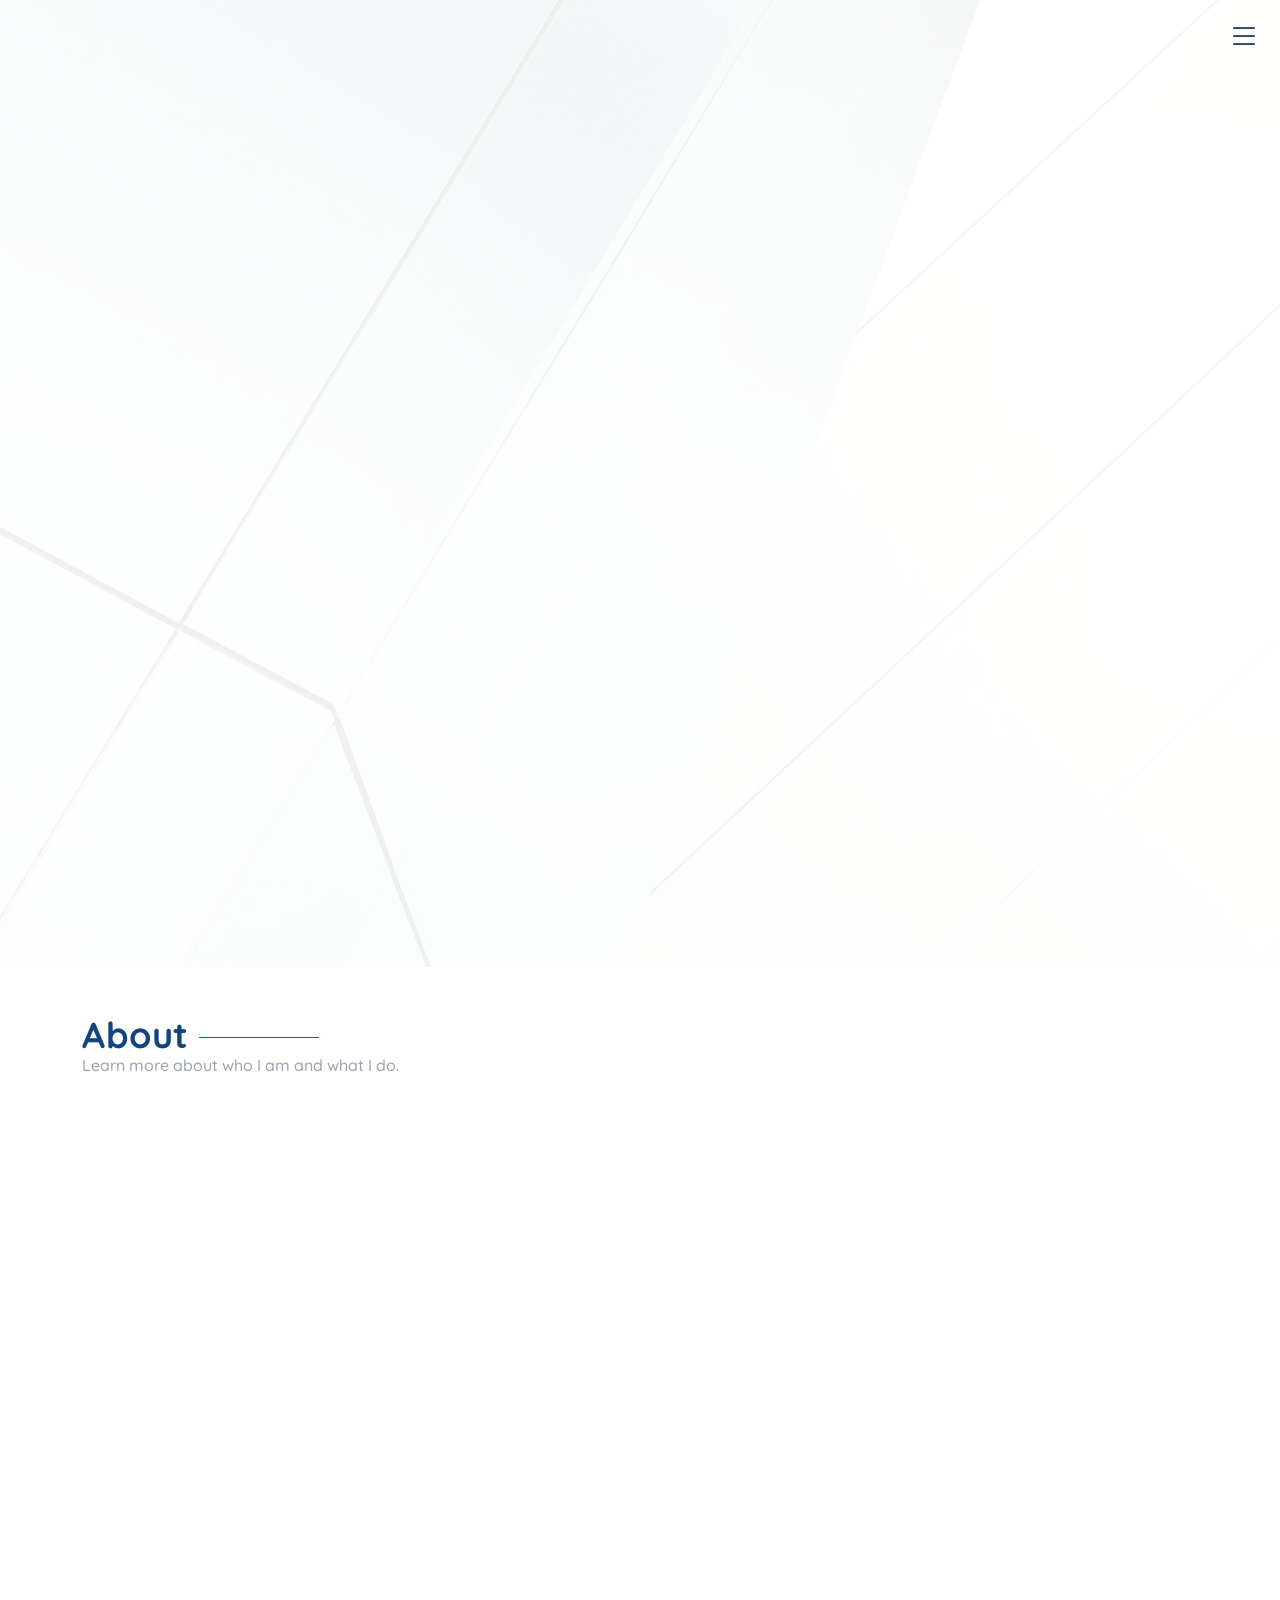
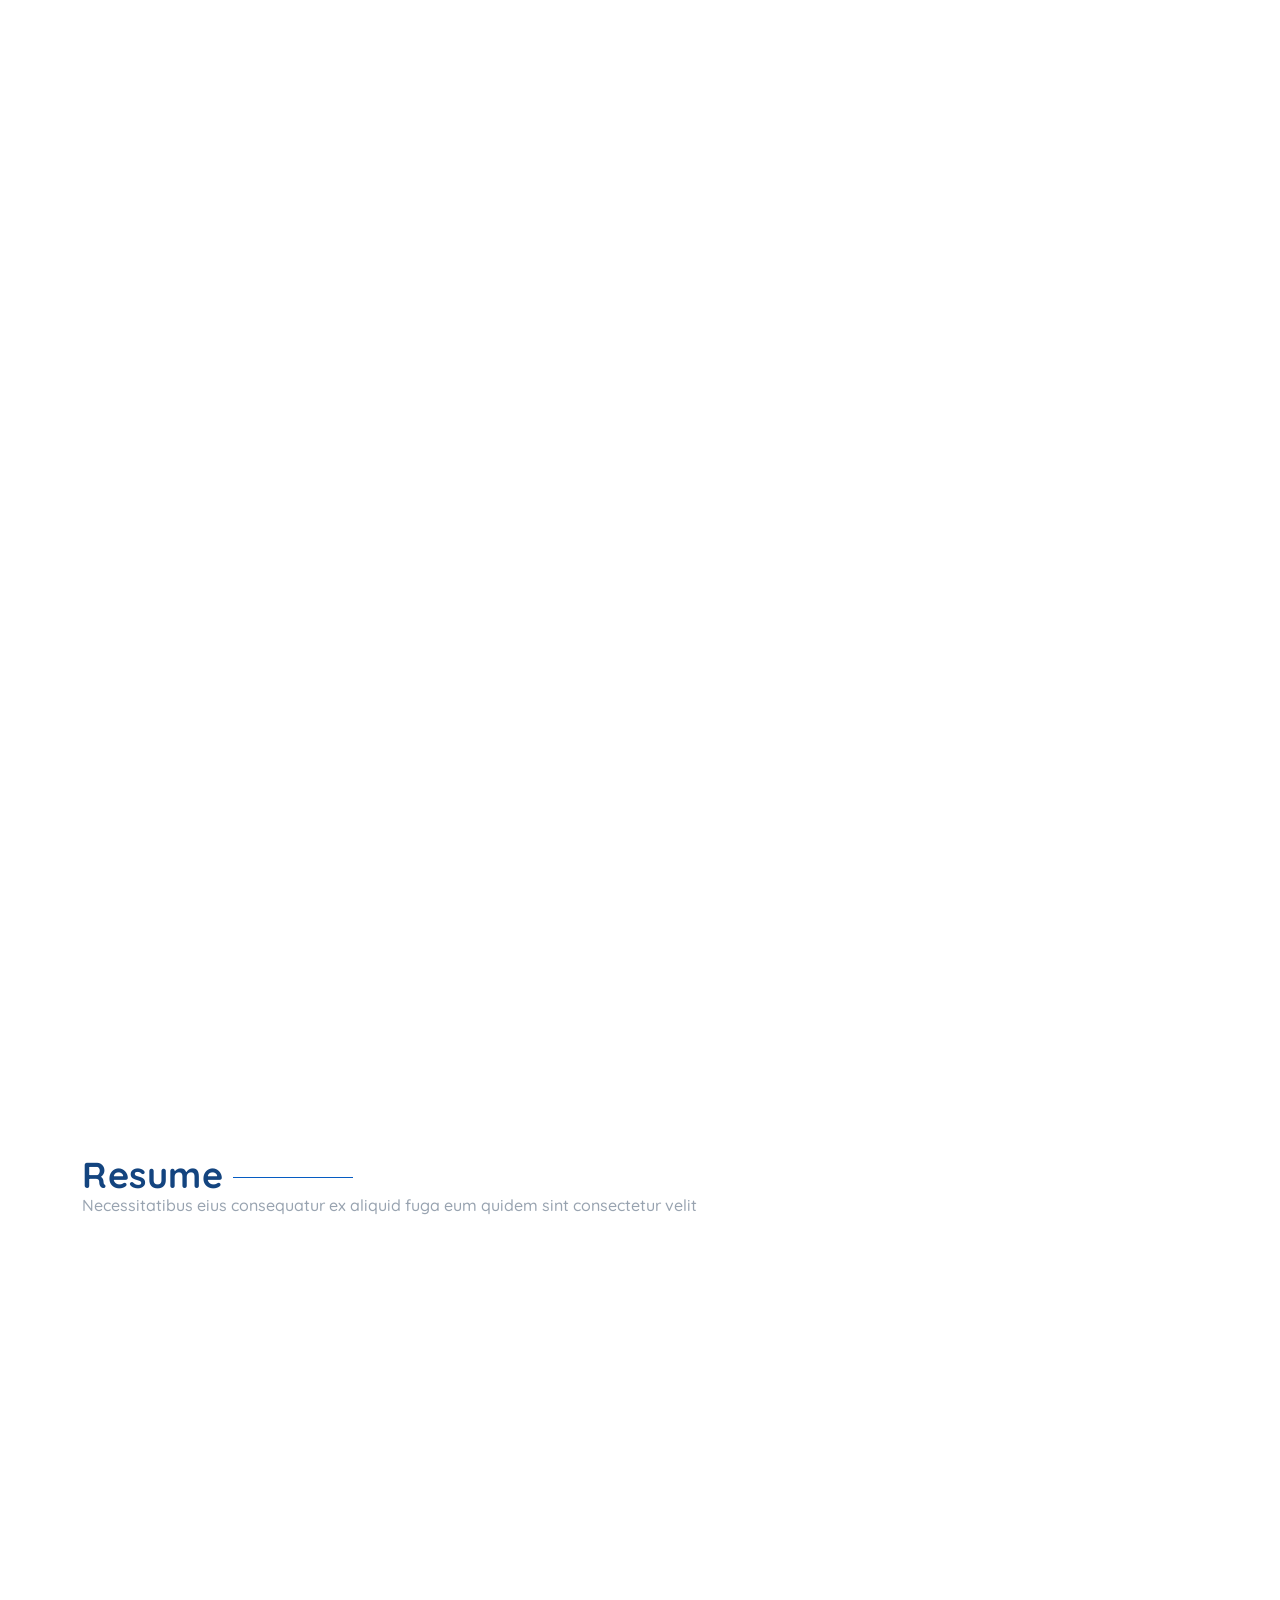
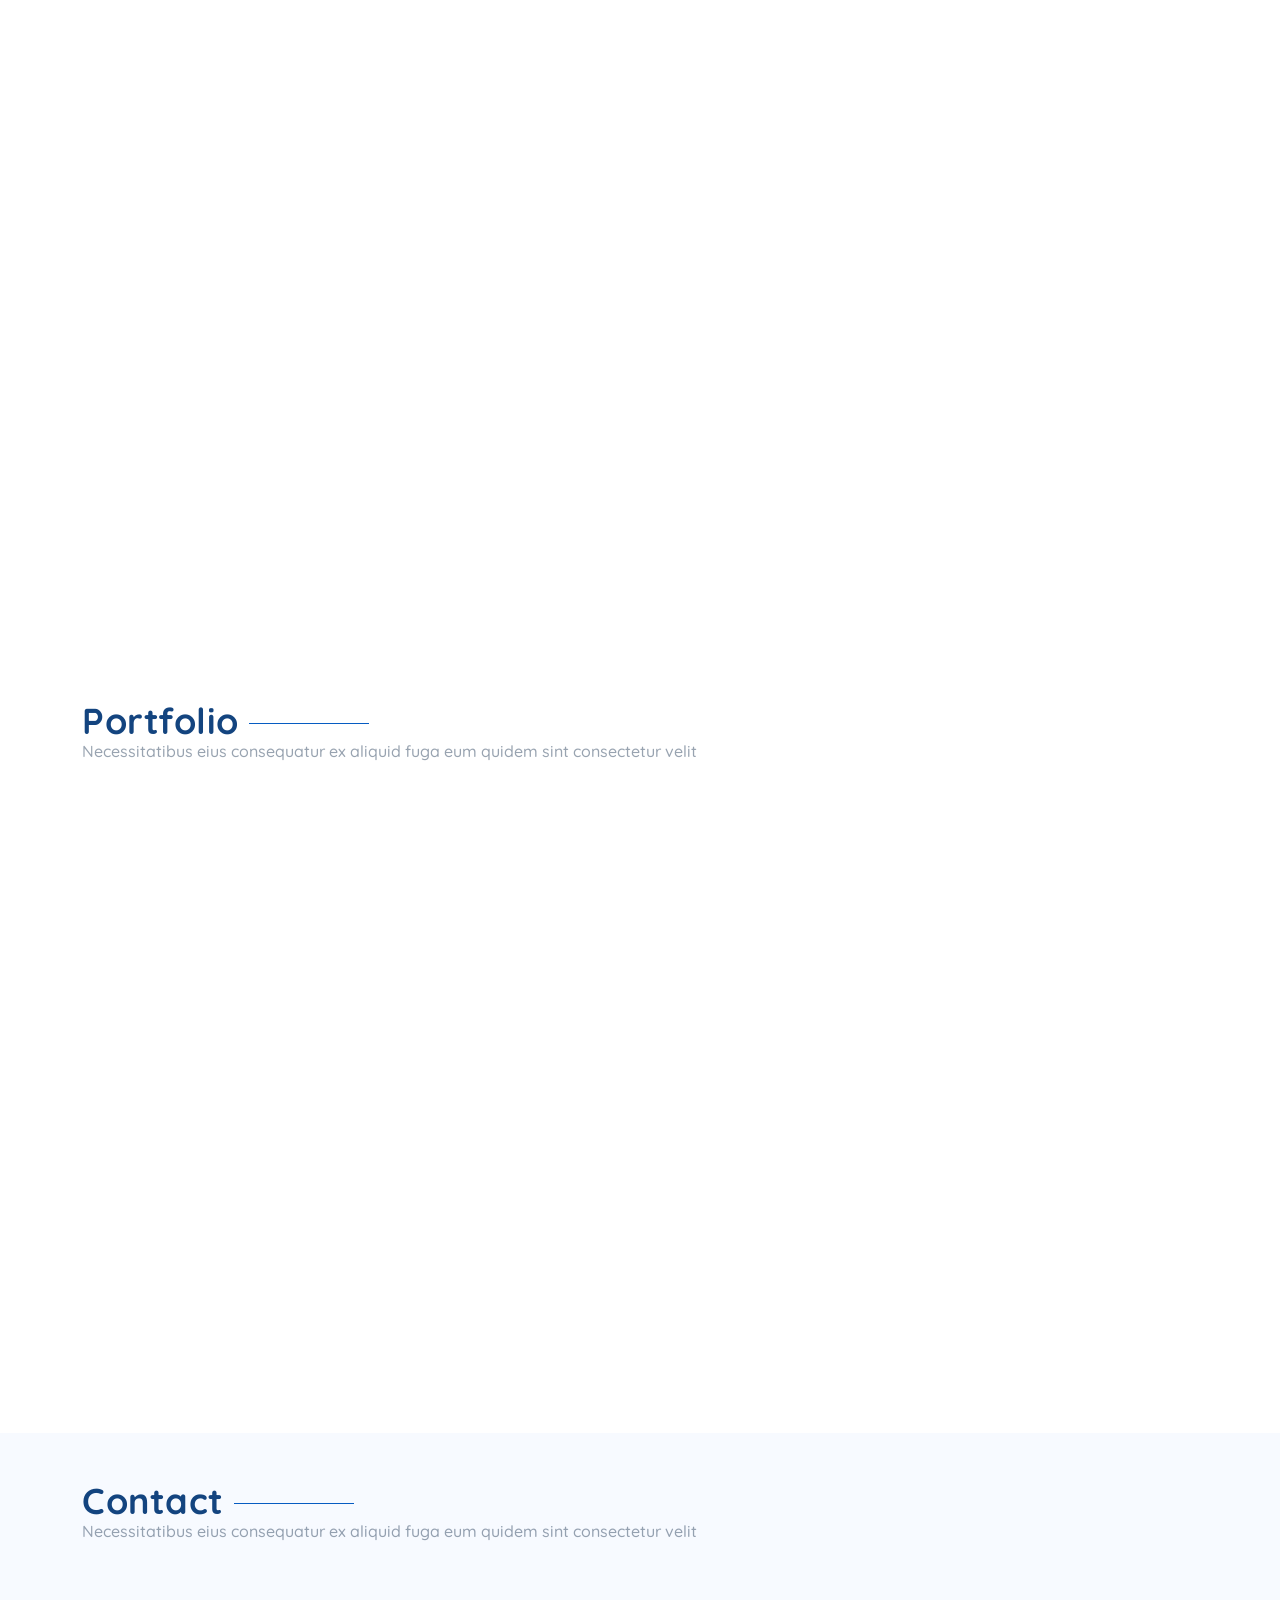
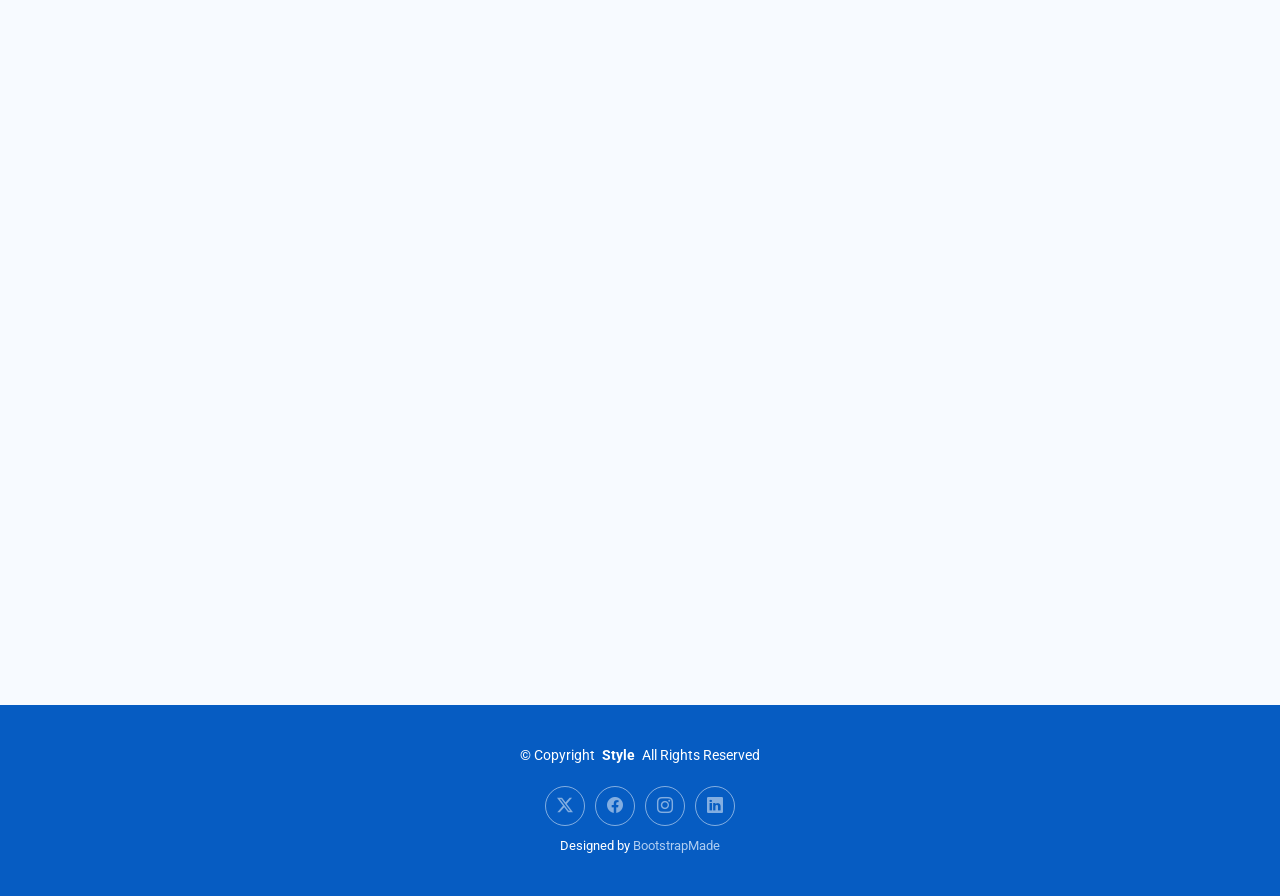
==== index.html @ cc86d862 "First commit" ====
<!DOCTYPE html>
<html lang="en">

<head>
  <meta charset="utf-8">
  <meta content="width=device-width, initial-scale=1.0" name="viewport">
  <title>Portfolio</title>
  <meta name="description" content="">
  <meta name="keywords" content="">

  <!-- Favicons -->
  <link href="assets/img/apple-touch-icon.png" rel="apple-touch-icon">

  <!-- Fonts -->
  <link href="https://fonts.googleapis.com" rel="preconnect">
  <link href="https://fonts.gstatic.com" rel="preconnect" crossorigin>
  <link href="https://fonts.googleapis.com/css2?family=Roboto:ital,wght@0,100;0,300;0,400;0,500;0,700;0,900;1,100;1,300;1,400;1,500;1,700;1,900&family=Open+Sans:ital,wght@0,300;0,400;0,500;0,600;0,700;0,800;1,300;1,400;1,500;1,600;1,700;1,800&family=Quicksand:wght@300;400;500;600;700&display=swap" rel="stylesheet">

  <!-- Vendor CSS Files -->
  <link href="assets/vendor/bootstrap/css/bootstrap.min.css" rel="stylesheet">
  <link href="assets/vendor/bootstrap-icons/bootstrap-icons.css" rel="stylesheet">
  <link href="assets/vendor/aos/aos.css" rel="stylesheet">
  <link href="assets/vendor/glightbox/css/glightbox.min.css" rel="stylesheet">
  <link href="assets/vendor/swiper/swiper-bundle.min.css" rel="stylesheet">

  <!-- Main CSS File -->
  <link href="assets/css/main.css" rel="stylesheet">

  <!-- =======================================================
  * Template Name: Style
  * Template URL: https://bootstrapmade.com/style-bootstrap-portfolio-template/
  * Updated: Jul 02 2025 with Bootstrap v5.3.7
  * Author: BootstrapMade.com
  * License: https://bootstrapmade.com/license/
  ======================================================== -->
</head>

<body class="index-page">

  <header id="header" class="header d-flex align-items-center fixed-top">
    <div class="container-fluid position-relative d-flex align-items-center justify-content-between">

      <a href="index.html" class="logo d-flex align-items-center">
        <!-- Uncomment the line below if you also wish to use an image logo -->
        <!-- <img src="assets/img/logo.webp" alt=""> -->
        <!-- Uncomment the line below if you also wish to use an text logo -->
        <!-- <h1 class="sitename">Style</h1>  -->
      </a>

      <nav id="navmenu" class="navmenu">

        <div class="profile-img">
          <img src="assets/img/profile/abu.jpg" alt="profile" >
        </div>

        <a href="index.html" class="logo d-flex align-items-center justify-content-center active">
          <!-- Uncomment the line below if you also wish to use an image logo -->
          <!-- <img src="assets/img/logo.webp" alt=""> -->
          <h1 class="sitename">Abu Rizal Alhafidz</h1>
        </a>

        <div class="social-links text-center">
          <a href="https://twitter.com/aburizal4771" target="_blank"><i class="bi bi-twitter-x"></i></a>
          <a href="https://www.linkedin.com/in/aburizalalhafidz" target="_blank"><i class="bi bi-linkedin"></i></a>
          <a href="https://github.com/aburizalalhafidzif23g" target="_blank"><i class="bi bi-github"></i></a>
          <a href="https://www.instagram.com/aburizal4771" target="_blank"><i class="bi bi-instagram"></i></a>
        </div>

        <ul>
          <li><a href="#hero">Home</a></li>
          <li><a href="#about">About</a></li>
          <li><a href="#resume">Resume</a></li>
          <li><a href="#portfolio">Portfolio</a></li>
          <li><a href="#services">Services</a></li>
          <!---<li class="dropdown"><a href="#"><span>Dropdown</span> <i class="bi bi-chevron-down toggle-dropdown"></i></a>
            <ul>
              <li><a href="#">Dropdown 1</a></li>
              <li class="dropdown"><a href="#"><span>Deep Dropdown</span> <i class="bi bi-chevron-down toggle-dropdown"></i></a>
                <ul>
                  <li><a href="#">Deep Dropdown 1</a></li>
                  <li><a href="#">Deep Dropdown 2</a></li>
                  <li><a href="#">Deep Dropdown 3</a></li>
                  <li><a href="#">Deep Dropdown 4</a></li>
                  <li><a href="#">Deep Dropdown 5</a></li>
                </ul>
              </li>
              <li><a href="#">Dropdown 2</a></li>
              <li><a href="#">Dropdown 3</a></li>
              <li><a href="#">Dropdown 4</a></li>
            </ul>
          </li>--->
          <li><a href="#contact">Contact</a></li>
        </ul>
        <i class="mobile-nav-toggle d-xl-none bi bi-list"></i>
      </nav>

    </div>
  </header>

  <main class="main">

    <!-- Hero Section -->
    <section id="hero" class="hero section">

      <div class="container">
        <div class="row g-0 align-items-center">

          <div class="col-lg-6 hero-content" data-aos="fade-right" data-aos-delay="100">
            <div class="content-wrapper">
              <h1 class="hero-title">Creative <span class="typed" data-typed-items="Backend Developer, Student"></span></h1>
              <p class="lead">I’m a university student and a passionate developer with a strong focus on backend development. I enjoy building scalable, secure, and efficient web applications that bring ideas to life.</p>

              <!---<div class="hero-stats" data-aos="fade-up" data-aos-delay="200">
                <div class="stat-item">
                  <span class="purecounter" data-purecounter-start="0" data-purecounter-end="150" data-purecounter-duration="2">0</span>
                  <span class="stat-label">Projects Completed</span>
                </div>
                <div class="stat-item">
                  <span class="purecounter" data-purecounter-start="0" data-purecounter-end="5" data-purecounter-duration="2">0</span>
                  <span class="stat-label">Years Experience</span>
                </div>
                <div class="stat-item">
                  <span class="purecounter" data-purecounter-start="0" data-purecounter-end="98" data-purecounter-duration="2">0</span>
                  <span class="stat-label">Happy Clients</span>
                </div>
              </div>--->

              <div class="hero-actions" data-aos="fade-up" data-aos-delay="300">
                <a href="#portfolio" class="btn btn-primary">View My Work</a>
                <a href="#contact" class="btn btn-outline">Get In Touch</a>
              </div>

              <div class="social-links" data-aos="fade-up" data-aos-delay="400">
                <a href="https://twitter.com/aburizal4771" target="_blank"><i class="bi bi-twitter-x"></i></a>
                <a href="https://www.linkedin.com/in/aburizalalhafidz" target="_blank"><i class="bi bi-linkedin"></i></a>
                <a href="https://github.com/aburizalalhafidzif23g" target="_blank"><i class="bi bi-github"></i></a>
                <a href="https://www.instagram.com/aburizal4771" target="_blank"><i class="bi bi-instagram"></i></a>
              </div>
            </div>
          </div>

          <div class="col-lg-6 hero-image" data-aos="fade-left" data-aos-delay="200">
            <div class="image-container">
              <div class="floating-elements">
                <div class="floating-card card-1" data-aos="zoom-in" data-aos-delay="300">
                  <i class="bi bi-code-slash"></i>
                  <span>Backend Dev</span>
                </div>
                <div class="floating-card card-2" data-aos="zoom-in" data-aos-delay="400">
                  <i class="bi bi-database"></i>
                  <span>Database</span>
                </div>
                <div class="floating-card card-3" data-aos="zoom-in" data-aos-delay="500">
                  <i class="bi bi-lightning"></i>
                  <span>Creative Ideas</span>
                </div>
              </div>
              <img src="assets/img/profile/abu.jpg" alt="Portfolio Hero" class="img-fluid hero-main-image">
              <div class="image-overlay"></div>
            </div>
          </div>

        </div>
      </div>

    </section><!-- /Hero Section -->

    <!-- About Section -->
    <section id="about" class="about section">

      <!-- Section Title -->
      <div class="container section-title">
        <h2>About</h2>
        <p>Learn more about who I am and what I do.</p>
      </div><!-- End Section Title -->

      <div class="container" data-aos="fade-up" data-aos-delay="100">

        <div class="row align-items-center">

          <div class="col-lg-5" data-aos="fade-right" data-aos-delay="200">
            <div class="profile-image-wrapper">
              <div class="profile-image">
                <img src="assets/img/profile/abu.jpg" alt="Profile" class="img-fluid">
              </div>
              <div class="signature-section">
                <img src="assets/img/misc/signature_abu.png" alt="Signature" class="signature">
                <p class="quote">Building meaningful digital experiences through creative code.</p>
              </div>
            </div>
          </div>

          <div class="col-lg-7" data-aos="fade-left" data-aos-delay="300">
            <div class="about-content">
              <div class="intro">
                <h2>Hi, I'm Abu Rizal Alhafidz - a Creative Developer</h2>
                <p>I’m a fifth-semester student at Buana Perjuangan Karawang University, passionate about technology and web development. As a backend-focused developer, I enjoy building reliable, secure, and efficient systems that support great digital experiences.</p>
              </div>

              <div class="skills-grid">
                <div class="skill-item" data-aos="zoom-in" data-aos-delay="400">
                  <div class="skill-icon">
                    <i class="bi bi-code-slash"></i>
                  </div>
                  <h4>Backend Development</h4>
                  <p>Builds secure and scalable server-side applications.</p>
                </div>

                <div class="skill-item" data-aos="zoom-in" data-aos-delay="450">
                  <div class="skill-icon">
                    <i class="bi bi-database"></i>
                  </div>
                  <h4>Database</h4>
                  <p>Designs and manages efficient data systems.</p>
                </div>

                <div class="skill-item" data-aos="zoom-in" data-aos-delay="500">
                  <div class="skill-icon">
                    <i class="bi bi-laptop"></i>
                  </div>
                  <h4>Web Development</h4>
                  <p>Creates responsive and functional web applications.</p>
                </div>
              </div>

              <div class="journey-timeline" data-aos="fade-up" data-aos-delay="300">
                <div class="timeline-item">
                  <div class="year">2019</div>
                  <div class="description">Graduated with B.A. in Digital Design from Creative University</div>
                </div>
                <div class="timeline-item">
                  <div class="year">2020</div>
                  <div class="description">Joined InnovateTech as Junior Frontend Developer</div>
                </div>
                <div class="timeline-item">
                  <div class="year">2023</div>
                  <div class="description">Launched freelance career specializing in creative web solutions</div>
                </div>
              </div>

              <div class="cta-section" data-aos="fade-up" data-aos-delay="400">
                <div class="action-buttons">
                  <a href="#portfolio" class="btn btn-primary">View My Work</a>
                  <a href="#" class="btn btn-outline">Download Resume</a>
                </div>
              </div>

            </div>
          </div>

        </div>

      </div>

    </section><!-- /About Section -->

    <!-- Skills Section -->
    <section id="skills" class="skills section">

      <div class="container" data-aos="fade-up" data-aos-delay="100">

        <div class="row">
          <div class="col-lg-8">
            <div class="skills-grid">
              <div class="row g-4">
                <div class="col-md-6" data-aos="flip-left" data-aos-delay="200">
                  <div class="skill-card">
                    <div class="skill-header">
                      <i class="bi bi-code-slash"></i>
                      <h3>Frontend Development</h3>
                    </div>
                    <div class="skills-animation">
                      <div class="skill-item">
                        <div class="skill-info">
                          <span class="skill-name">HTML/CSS</span>
                          <span class="skill-percentage">95%</span>
                        </div>
                        <div class="skill-bar progress">
                          <div class="progress-bar" role="progressbar" aria-valuenow="95" aria-valuemin="0" aria-valuemax="100"></div>
                        </div>
                      </div>

                      <div class="skill-item">
                        <div class="skill-info">
                          <span class="skill-name">JavaScript</span>
                          <span class="skill-percentage">88%</span>
                        </div>
                        <div class="skill-bar progress">
                          <div class="progress-bar" role="progressbar" aria-valuenow="88" aria-valuemin="0" aria-valuemax="100"></div>
                        </div>
                      </div>

                      <div class="skill-item">
                        <div class="skill-info">
                          <span class="skill-name">Vue.js</span>
                          <span class="skill-percentage">82%</span>
                        </div>
                        <div class="skill-bar progress">
                          <div class="progress-bar" role="progressbar" aria-valuenow="82" aria-valuemin="0" aria-valuemax="100"></div>
                        </div>
                      </div>
                    </div>
                  </div><!-- End Frontend Card -->
                </div>

                <div class="col-md-6" data-aos="flip-left" data-aos-delay="300">
                  <div class="skill-card">
                    <div class="skill-header">
                      <i class="bi bi-server"></i>
                      <h3>Backend Development</h3>
                    </div>
                    <div class="skills-animation">
                      <div class="skill-item">
                        <div class="skill-info">
                          <span class="skill-name">PHP</span>
                          <span class="skill-percentage">78%</span>
                        </div>
                        <div class="skill-bar progress">
                          <div class="progress-bar" role="progressbar" aria-valuenow="78" aria-valuemin="0" aria-valuemax="100"></div>
                        </div>
                      </div>

                      <div class="skill-item">
                        <div class="skill-info">
                          <span class="skill-name">Laravel</span>
                          <span class="skill-percentage">75%</span>
                        </div>
                        <div class="skill-bar progress">
                          <div class="progress-bar" role="progressbar" aria-valuenow="75" aria-valuemin="0" aria-valuemax="100"></div>
                        </div>
                      </div>

                      <div class="skill-item">
                        <div class="skill-info">
                          <span class="skill-name">MySQL</span>
                          <span class="skill-percentage">72%</span>
                        </div>
                        <div class="skill-bar progress">
                          <div class="progress-bar" role="progressbar" aria-valuenow="72" aria-valuemin="0" aria-valuemax="100"></div>
                        </div>
                      </div>
                    </div>
                  </div><!-- End Backend Card -->
                </div>

                <div class="col-md-6" data-aos="flip-left" data-aos-delay="400">
                  <div class="skill-card">
                    <div class="skill-header">
                      <i class="bi bi-palette"></i>
                      <h3>Design &amp; Tools</h3>
                    </div>
                    <div class="skills-animation">
                      <div class="skill-item">
                        <div class="skill-info">
                          <span class="skill-name">Figma</span>
                          <span class="skill-percentage">85%</span>
                        </div>
                        <div class="skill-bar progress">
                          <div class="progress-bar" role="progressbar" aria-valuenow="85" aria-valuemin="0" aria-valuemax="100"></div>
                        </div>
                      </div>

                      <div class="skill-item">
                        <div class="skill-info">
                          <span class="skill-name">Photoshop</span>
                          <span class="skill-percentage">70%</span>
                        </div>
                        <div class="skill-bar progress">
                          <div class="progress-bar" role="progressbar" aria-valuenow="70" aria-valuemin="0" aria-valuemax="100"></div>
                        </div>
                      </div>

                      <div class="skill-item">
                        <div class="skill-info">
                          <span class="skill-name">Illustrator</span>
                          <span class="skill-percentage">68%</span>
                        </div>
                        <div class="skill-bar progress">
                          <div class="progress-bar" role="progressbar" aria-valuenow="68" aria-valuemin="0" aria-valuemax="100"></div>
                        </div>
                      </div>
                    </div>
                  </div><!-- End Design Card -->
                </div>

                <div class="col-md-6" data-aos="flip-left" data-aos-delay="500">
                  <div class="skill-card">
                    <div class="skill-header">
                      <i class="bi bi-cloud"></i>
                      <h3>Cloud &amp; DevOps</h3>
                    </div>
                    <div class="skills-animation">
                      <div class="skill-item">
                        <div class="skill-info">
                          <span class="skill-name">AWS</span>
                          <span class="skill-percentage">76%</span>
                        </div>
                        <div class="skill-bar progress">
                          <div class="progress-bar" role="progressbar" aria-valuenow="76" aria-valuemin="0" aria-valuemax="100"></div>
                        </div>
                      </div>

                      <div class="skill-item">
                        <div class="skill-info">
                          <span class="skill-name">Docker</span>
                          <span class="skill-percentage">73%</span>
                        </div>
                        <div class="skill-bar progress">
                          <div class="progress-bar" role="progressbar" aria-valuenow="73" aria-valuemin="0" aria-valuemax="100"></div>
                        </div>
                      </div>

                      <div class="skill-item">
                        <div class="skill-info">
                          <span class="skill-name">Git</span>
                          <span class="skill-percentage">90%</span>
                        </div>
                        <div class="skill-bar progress">
                          <div class="progress-bar" role="progressbar" aria-valuenow="90" aria-valuemin="0" aria-valuemax="100"></div>
                        </div>
                      </div>
                    </div>
                  </div><!-- End DevOps Card -->
                </div>
              </div>
            </div><!-- End Skills Grid -->
          </div>

          <div class="col-lg-4">
            <div class="skills-summary" data-aos="fade-left" data-aos-delay="200">
              <h3>Professional Expertise</h3>
              <p>Lorem ipsum dolor sit amet, consectetur adipiscing elit. Sed do eiusmod tempor incididunt ut labore et dolore magna aliqua. Ut enim ad minim veniam.</p>

              <div class="summary-stats">
                <div class="stat-item" data-aos="zoom-in" data-aos-delay="300">
                  <div class="stat-circle">
                    <i class="bi bi-trophy"></i>
                  </div>
                  <div class="stat-info">
                    <span class="stat-number">5+</span>
                    <span class="stat-label">Years Experience</span>
                  </div>
                </div>

                <div class="stat-item" data-aos="zoom-in" data-aos-delay="400">
                  <div class="stat-circle">
                    <i class="bi bi-diagram-3"></i>
                  </div>
                  <div class="stat-info">
                    <span class="stat-number">50+</span>
                    <span class="stat-label">Projects Completed</span>
                  </div>
                </div>

                <div class="stat-item" data-aos="zoom-in" data-aos-delay="500">
                  <div class="stat-circle">
                    <i class="bi bi-people"></i>
                  </div>
                  <div class="stat-info">
                    <span class="stat-number">30+</span>
                    <span class="stat-label">Happy Clients</span>
                  </div>
                </div>
              </div>

              <div class="skills-badges" data-aos="fade-up" data-aos-delay="600">
                <h4>Certifications</h4>
                <div class="badge-list">
                  <div class="skill-badge">AWS Certified</div>
                  <div class="skill-badge">Laravel Expert</div>
                  <div class="skill-badge">Vue.js Developer</div>
                  <div class="skill-badge">UI/UX Design</div>
                </div>
              </div>
            </div><!-- End Skills Summary -->
          </div>
        </div>

      </div>

    </section><!-- /Skills Section -->

    <!-- Resume Section -->
    <section id="resume" class="resume section">

      <!-- Section Title -->
      <div class="container section-title">
        <h2>Resume</h2>
        <p>Necessitatibus eius consequatur ex aliquid fuga eum quidem sint consectetur velit</p>
      </div><!-- End Section Title -->

      <div class="container" data-aos="fade-up" data-aos-delay="100">

        <div class="row">
          <div class="col-lg-6" data-aos="fade-right" data-aos-delay="200">
            <div class="experience-section">
              <div class="section-header">
                <h2><i class="bi bi-briefcase"></i> Professional Journey</h2>
                <p class="section-subtitle">Pellentesque habitant morbi tristique senectus et netus et malesuada fames ac turpis egestas vestibulum tortor quam.</p>
              </div>

              <div class="experience-cards">
                <div class="experience-card" data-aos="zoom-in" data-aos-delay="300">
                  <div class="card-header">
                    <div class="role-info">
                      <h3>Technical Director</h3>
                      <h4>Proin Corporation</h4>
                    </div>
                    <span class="duration">2022 - Present</span>
                  </div>
                  <div class="card-body">
                    <p>Vestibulum ante ipsum primis in faucibus orci luctus et ultrices posuere cubilia curae mauris viverra veniam sit amet lacus cursus.</p>
                    <ul class="achievements">
                      <li>Managed cross-functional teams of 15+ professionals</li>
                      <li>Implemented agile methodologies resulting in 40% efficiency gain</li>
                      <li>Led digital transformation initiatives worth $2M+</li>
                    </ul>
                  </div>
                </div>

                <div class="experience-card" data-aos="zoom-in" data-aos-delay="400">
                  <div class="card-header">
                    <div class="role-info">
                      <h3>Senior Development Manager</h3>
                      <h4>Consectetur Solutions Inc</h4>
                    </div>
                    <span class="duration">2018 - 2022</span>
                  </div>
                  <div class="card-body">
                    <p>Donec quam felis ultricies nec pellentesque eu pretium quis sem nulla consequat massa quis enim donec pede justo fringilla vel.</p>
                  </div>
                </div>

                <div class="experience-card" data-aos="zoom-in" data-aos-delay="500">
                  <div class="card-header">
                    <div class="role-info">
                      <h3>Product Development Specialist</h3>
                      <h4>Adipiscing Technologies</h4>
                    </div>
                    <span class="duration">2015 - 2018</span>
                  </div>
                  <div class="card-body">
                    <p>Nam quam nunc blandit vel luctus pulvinar hendrerit id lorem maecenas nec odio et ante tincidunt tempus donec vitae sapien ut.</p>
                  </div>
                </div>
              </div>
            </div>
          </div>

          <div class="col-lg-6" data-aos="fade-left" data-aos-delay="200">
            <div class="education-section">
              <div class="section-header">
                <h2><i class="bi bi-mortarboard"></i> Academic Excellence</h2>
                <p class="section-subtitle">Lorem ipsum dolor sit amet consectetuer adipiscing elit aenean commodo ligula eget dolor aenean massa.</p>
              </div>

              <div class="education-timeline">
                <div class="timeline-track"></div>

                <div class="education-item" data-aos="slide-up" data-aos-delay="300">
                  <div class="timeline-marker"></div>
                  <div class="education-content">
                    <div class="degree-header">
                      <h3>Master of Computer Science</h3>
                      <span class="year">2015 - 2017</span>
                    </div>
                    <h4 class="institution">Tempus University</h4>
                    <p>Cum sociis natoque penatibus et magnis dis parturient montes nascetur ridiculus mus donec quam felis ultricies nec.</p>
                  </div>
                </div>

                <div class="education-item" data-aos="slide-up" data-aos-delay="400">
                  <div class="timeline-marker"></div>
                  <div class="education-content">
                    <div class="degree-header">
                      <h3>Bachelor of Information Technology</h3>
                      <span class="year">2011 - 2015</span>
                    </div>
                    <h4 class="institution">Rhoncus Institute of Technology</h4>
                    <p>Nullam dictum felis eu pede mollis pretium integer tincidunt cras dapibus vivamus elementum semper nisi aenean vulputate.</p>
                  </div>
                </div>

                <div class="education-item" data-aos="slide-up" data-aos-delay="500">
                  <div class="timeline-marker"></div>
                  <div class="education-content">
                    <div class="degree-header">
                      <h3>Certificate in Digital Innovation</h3>
                      <span class="year">2020</span>
                    </div>
                    <h4 class="institution">Ligula Academy</h4>
                    <p>Etiam sit amet orci eget eros faucibus tincidunt duis leo sed fringilla mauris sit amet nibh donec sodales sagittis magna.</p>
                  </div>
                </div>
              </div>
            </div>
          </div>
        </div>

      </div>

    </section><!-- /Resume Section -->

    <!-- Portfolio Section -->
    <section id="portfolio" class="portfolio section">

      <!-- Section Title -->
      <div class="container section-title">
        <h2>Portfolio</h2>
        <p>Necessitatibus eius consequatur ex aliquid fuga eum quidem sint consectetur velit</p>
      </div><!-- End Section Title -->

      <div class="container-fluid" data-aos="fade-up" data-aos-delay="100">

        <div class="isotope-layout" data-default-filter="*" data-layout="masonry" data-sort="original-order">

          <ul class="portfolio-filters isotope-filters" data-aos="fade-up" data-aos-delay="200">
            <li data-filter="*" class="filter-active">
              <i class="bi bi-grid-3x3"></i> All Projects
            </li>
            <li data-filter=".filter-ui">
              UI/UX
            </li>
            <li data-filter=".filter-development">
              Development
            </li>
            <li data-filter=".filter-photography">
              Photography
            </li>
            <li data-filter=".filter-marketing">
              Marketing
            </li>
          </ul>

          <div class="row g-4 isotope-container" data-aos="fade-up" data-aos-delay="300">

            <div class="col-xl-3 col-lg-4 col-md-6 portfolio-item isotope-item filter-ui">
              <article class="portfolio-entry">
                <figure class="entry-image">
                  <img src="assets/img/portfolio/portfolio-1.webp" class="img-fluid" alt="" loading="lazy">
                  <div class="entry-overlay">
                    <div class="overlay-content">
                      <div class="entry-meta">UI/UX Design</div>
                      <h3 class="entry-title">Mobile Banking App</h3>
                      <div class="entry-links">
                        <a href="assets/img/portfolio/portfolio-1.webp" class="glightbox" data-gallery="portfolio-gallery-ui" data-glightbox="title: Mobile Banking App; description: Praesent commodo cursus magna, vel scelerisque nisl consectetur.">
                          <i class="bi bi-arrows-angle-expand"></i>
                        </a>
                        <a href="portfolio-details.html">
                          <i class="bi bi-arrow-right"></i>
                        </a>
                      </div>
                    </div>
                  </div>
                </figure>
              </article>
            </div><!-- End Portfolio Item -->

            <div class="col-xl-3 col-lg-4 col-md-6 portfolio-item isotope-item filter-development">
              <article class="portfolio-entry">
                <figure class="entry-image">
                  <img src="assets/img/portfolio/portfolio-10.webp" class="img-fluid" alt="" loading="lazy">
                  <div class="entry-overlay">
                    <div class="overlay-content">
                      <div class="entry-meta">Development</div>
                      <h3 class="entry-title">E-Learning Platform</h3>
                      <div class="entry-links">
                        <a href="assets/img/portfolio/portfolio-10.webp" class="glightbox" data-gallery="portfolio-gallery-development" data-glightbox="title: E-Learning Platform; description: Nulla vitae elit libero, a pharetra augue mollis interdum.">
                          <i class="bi bi-arrows-angle-expand"></i>
                        </a>
                        <a href="portfolio-details.html">
                          <i class="bi bi-arrow-right"></i>
                        </a>
                      </div>
                    </div>
                  </div>
                </figure>
              </article>
            </div><!-- End Portfolio Item -->

            <div class="col-xl-3 col-lg-4 col-md-6 portfolio-item isotope-item filter-photography">
              <article class="portfolio-entry">
                <figure class="entry-image">
                  <img src="assets/img/portfolio/portfolio-7.webp" class="img-fluid" alt="" loading="lazy">
                  <div class="entry-overlay">
                    <div class="overlay-content">
                      <div class="entry-meta">Photography</div>
                      <h3 class="entry-title">Urban Architecture</h3>
                      <div class="entry-links">
                        <a href="assets/img/portfolio/portfolio-7.webp" class="glightbox" data-gallery="portfolio-gallery-photography" data-glightbox="title: Urban Architecture; description: Sed ut perspiciatis unde omnis iste natus error sit voluptatem.">
                          <i class="bi bi-arrows-angle-expand"></i>
                        </a>
                        <a href="portfolio-details.html">
                          <i class="bi bi-arrow-right"></i>
                        </a>
                      </div>
                    </div>
                  </div>
                </figure>
              </article>
            </div><!-- End Portfolio Item -->

            <div class="col-xl-3 col-lg-4 col-md-6 portfolio-item isotope-item filter-marketing">
              <article class="portfolio-entry">
                <figure class="entry-image">
                  <img src="assets/img/portfolio/portfolio-4.webp" class="img-fluid" alt="" loading="lazy">
                  <div class="entry-overlay">
                    <div class="overlay-content">
                      <div class="entry-meta">Marketing</div>
                      <h3 class="entry-title">Social Media Campaign</h3>
                      <div class="entry-links">
                        <a href="assets/img/portfolio/portfolio-4.webp" class="glightbox" data-gallery="portfolio-gallery-marketing" data-glightbox="title: Social Media Campaign; description: Quis autem vel eum iure reprehenderit qui in ea voluptate.">
                          <i class="bi bi-arrows-angle-expand"></i>
                        </a>
                        <a href="portfolio-details.html">
                          <i class="bi bi-arrow-right"></i>
                        </a>
                      </div>
                    </div>
                  </div>
                </figure>
              </article>
            </div><!-- End Portfolio Item -->

            <div class="col-xl-3 col-lg-4 col-md-6 portfolio-item isotope-item filter-ui">
              <article class="portfolio-entry">
                <figure class="entry-image">
                  <img src="assets/img/portfolio/portfolio-2.webp" class="img-fluid" alt="" loading="lazy">
                  <div class="entry-overlay">
                    <div class="overlay-content">
                      <div class="entry-meta">UI/UX Design</div>
                      <h3 class="entry-title">Smart Home Interface</h3>
                      <div class="entry-links">
                        <a href="assets/img/portfolio/portfolio-2.webp" class="glightbox" data-gallery="portfolio-gallery-ui" data-glightbox="title: Smart Home Interface; description: At vero eos et accusamus et iusto odio dignissimos ducimus.">
                          <i class="bi bi-arrows-angle-expand"></i>
                        </a>
                        <a href="portfolio-details.html">
                          <i class="bi bi-arrow-right"></i>
                        </a>
                      </div>
                    </div>
                  </div>
                </figure>
              </article>
            </div><!-- End Portfolio Item -->

            <div class="col-xl-3 col-lg-4 col-md-6 portfolio-item isotope-item filter-development">
              <article class="portfolio-entry">
                <figure class="entry-image">
                  <img src="assets/img/portfolio/portfolio-11.webp" class="img-fluid" alt="" loading="lazy">
                  <div class="entry-overlay">
                    <div class="overlay-content">
                      <div class="entry-meta">Development</div>
                      <h3 class="entry-title">Cloud Management System</h3>
                      <div class="entry-links">
                        <a href="assets/img/portfolio/portfolio-11.webp" class="glightbox" data-gallery="portfolio-gallery-development" data-glightbox="title: Cloud Management System; description: Temporibus autem quibusdam et aut officiis debitis.">
                          <i class="bi bi-arrows-angle-expand"></i>
                        </a>
                        <a href="portfolio-details.html">
                          <i class="bi bi-arrow-right"></i>
                        </a>
                      </div>
                    </div>
                  </div>
                </figure>
              </article>
            </div><!-- End Portfolio Item -->

            <div class="col-xl-3 col-lg-4 col-md-6 portfolio-item isotope-item filter-photography">
              <article class="portfolio-entry">
                <figure class="entry-image">
                  <img src="assets/img/portfolio/portfolio-8.webp" class="img-fluid" alt="" loading="lazy">
                  <div class="entry-overlay">
                    <div class="overlay-content">
                      <div class="entry-meta">Photography</div>
                      <h3 class="entry-title">Nature Collection</h3>
                      <div class="entry-links">
                        <a href="assets/img/portfolio/portfolio-8.webp" class="glightbox" data-gallery="portfolio-gallery-photography" data-glightbox="title: Nature Collection; description: Integer posuere erat a ante venenatis dapibus posuere velit aliquet.">
                          <i class="bi bi-arrows-angle-expand"></i>
                        </a>
                        <a href="portfolio-details.html">
                          <i class="bi bi-arrow-right"></i>
                        </a>
                      </div>
                    </div>
                  </div>
                </figure>
              </article>
            </div><!-- End Portfolio Item -->

            <div class="col-xl-3 col-lg-4 col-md-6 portfolio-item isotope-item filter-marketing">
              <article class="portfolio-entry">
                <figure class="entry-image">
                  <img src="assets/img/portfolio/portfolio-5.webp" class="img-fluid" alt="" loading="lazy">
                  <div class="entry-overlay">
                    <div class="overlay-content">
                      <div class="entry-meta">Marketing</div>
                      <h3 class="entry-title">Brand Strategy</h3>
                      <div class="entry-links">
                        <a href="assets/img/portfolio/portfolio-5.webp" class="glightbox" data-gallery="portfolio-gallery-marketing" data-glightbox="title: Brand Strategy; description: Fusce dapibus, tellus ac cursus commodo, tortor mauris condimentum.">
                          <i class="bi bi-arrows-angle-expand"></i>
                        </a>
                        <a href="portfolio-details.html">
                          <i class="bi bi-arrow-right"></i>
                        </a>
                      </div>
                    </div>
                  </div>
                </figure>
              </article>
            </div><!-- End Portfolio Item -->

          </div><!-- End Portfolio Container -->

        </div>

      </div>

    </section><!-- /Portfolio Section -->

    <!-- Contact Section -->
    <section id="contact" class="contact section light-background">

      <!-- Section Title -->
      <div class="container section-title">
        <h2>Contact</h2>
        <p>Necessitatibus eius consequatur ex aliquid fuga eum quidem sint consectetur velit</p>
      </div><!-- End Section Title -->

      <div class="container" data-aos="fade-up" data-aos-delay="100">

        <div class="row g-4 g-lg-5">
          <div class="col-lg-5">
            <div class="info-box" data-aos="fade-up" data-aos-delay="200">
              <h3>Contact Info</h3>
              <p>Praesent sapien massa, convallis a pellentesque nec, egestas non nisi. Vestibulum ante ipsum primis.</p>

              <div class="info-item" data-aos="fade-up" data-aos-delay="300">
                <div class="icon-box">
                  <i class="bi bi-geo-alt"></i>
                </div>
                <div class="content">
                  <h4>Our Location</h4>
                  <p>A108 Adam Street</p>
                  <p>New York, NY 535022</p>
                </div>
              </div>

              <div class="info-item" data-aos="fade-up" data-aos-delay="400">
                <div class="icon-box">
                  <i class="bi bi-telephone"></i>
                </div>
                <div class="content">
                  <h4>Phone Number</h4>
                  <p>+1 5589 55488 55</p>
                  <p>+1 6678 254445 41</p>
                </div>
              </div>

              <div class="info-item" data-aos="fade-up" data-aos-delay="500">
                <div class="icon-box">
                  <i class="bi bi-envelope"></i>
                </div>
                <div class="content">
                  <h4>Email Address</h4>
                  <p>info@example.com</p>
                  <p>contact@example.com</p>
                </div>
              </div>
            </div>
          </div>

          <div class="col-lg-7">
            <div class="contact-form" data-aos="fade-up" data-aos-delay="300">
              <h3>Get In Touch</h3>
              <p>Praesent sapien massa, convallis a pellentesque nec, egestas non nisi. Vestibulum ante ipsum primis.</p>

              <form action="forms/contact.php" method="post" class="php-email-form" data-aos="fade-up" data-aos-delay="200">
                <div class="row gy-4">

                  <div class="col-md-6">
                    <input type="text" name="name" class="form-control" placeholder="Your Name" required="">
                  </div>

                  <div class="col-md-6 ">
                    <input type="email" class="form-control" name="email" placeholder="Your Email" required="">
                  </div>

                  <div class="col-12">
                    <input type="text" class="form-control" name="subject" placeholder="Subject" required="">
                  </div>

                  <div class="col-12">
                    <textarea class="form-control" name="message" rows="6" placeholder="Message" required=""></textarea>
                  </div>

                  <div class="col-12 text-center">
                    <div class="loading">Loading</div>
                    <div class="error-message"></div>
                    <div class="sent-message">Your message has been sent. Thank you!</div>

                    <button type="submit" class="btn">Send Message</button>
                  </div>

                </div>
              </form>

            </div>
          </div>

        </div>

      </div>

    </section><!-- /Contact Section -->

  </main>

  <footer id="footer" class="footer dark-background">

    <div class="container">
      <div class="copyright text-center ">
        <p>© <span>Copyright</span> <strong class="px-1 sitename">Style</strong> <span>All Rights Reserved</span></p>
      </div>
      <div class="social-links d-flex justify-content-center">
        <a href=""><i class="bi bi-twitter-x"></i></a>
        <a href=""><i class="bi bi-facebook"></i></a>
        <a href=""><i class="bi bi-instagram"></i></a>
        <a href=""><i class="bi bi-linkedin"></i></a>
      </div>
      <div class="credits">
        <!-- All the links in the footer should remain intact. -->
        <!-- You can delete the links only if you've purchased the pro version. -->
        <!-- Licensing information: https://bootstrapmade.com/license/ -->
        <!-- Purchase the pro version with working PHP/AJAX contact form: [buy-url] -->
        Designed by <a href="https://bootstrapmade.com/">BootstrapMade</a>
      </div>
    </div>

  </footer>

  <!-- Scroll Top -->
  <a href="#" id="scroll-top" class="scroll-top d-flex align-items-center justify-content-center"><i class="bi bi-arrow-up-short"></i></a>

  <!-- Vendor JS Files -->
  <script src="assets/vendor/bootstrap/js/bootstrap.bundle.min.js"></script>
  <script src="assets/vendor/php-email-form/validate.js"></script>
  <script src="assets/vendor/aos/aos.js"></script>
  <script src="assets/vendor/purecounter/purecounter_vanilla.js"></script>
  <script src="assets/vendor/typed.js/typed.umd.js"></script>
  <script src="assets/vendor/waypoints/noframework.waypoints.js"></script>
  <script src="assets/vendor/glightbox/js/glightbox.min.js"></script>
  <script src="assets/vendor/imagesloaded/imagesloaded.pkgd.min.js"></script>
  <script src="assets/vendor/isotope-layout/isotope.pkgd.min.js"></script>
  <script src="assets/vendor/swiper/swiper-bundle.min.js"></script>

  <!-- Main JS File -->
  <script src="assets/js/main.js"></script>

</body>

</html>
---- assets/css/main.css ----
/**
* Template Name: Style
* Template URL: https://bootstrapmade.com/style-bootstrap-portfolio-template/
* Updated: Jul 02 2025 with Bootstrap v5.3.7
* Author: BootstrapMade.com
* License: https://bootstrapmade.com/license/
*/

@charset "UTF-8";

/*--------------------------------------------------------------
# Font & Color Variables
# Help: https://bootstrapmade.com/color-system/
--------------------------------------------------------------*/
/* Fonts */
:root {
  --default-font: "Roboto",  system-ui, -apple-system, "Segoe UI", Roboto, "Helvetica Neue", Arial, "Noto Sans", "Liberation Sans", sans-serif, "Apple Color Emoji", "Segoe UI Emoji", "Segoe UI Symbol", "Noto Color Emoji";
  --heading-font: "Quicksand",  sans-serif;
  --nav-font: "Open Sans",  sans-serif;
}

/* Global Colors - The following color variables are used throughout the website. Updating them here will change the color scheme of the entire website */
:root { 
  --background-color: #ffffff; /* Background color for the entire website, including individual sections */
  --default-color: #314862; /* Default color used for the majority of the text content across the entire website */
  --heading-color: #13447f; /* Color for headings, subheadings and title throughout the website */
  --accent-color: #065cc2; /* Accent color that represents your brand on the website. It's used for buttons, links, and other elements that need to stand out */
  --surface-color: #ffffff; /* The surface color is used as a background of boxed elements within sections, such as cards, icon boxes, or other elements that require a visual separation from the global background. */
  --contrast-color: #ffffff; /* Contrast color for text, ensuring readability against backgrounds of accent, heading, or default colors. */
}

/* Nav Menu Colors - The following color variables are used specifically for the navigation menu. They are separate from the global colors to allow for more customization options */
:root {
  --nav-color: #314862;  /* The default color of the main navmenu links */
  --nav-hover-color: #065cc2; /* Applied to main navmenu links when they are hovered over or active */
  --nav-mobile-background-color: #11427d; /* Used as the background color for mobile navigation menu */
  --nav-dropdown-background-color: #065cc2; /* Used as the background color for dropdown items that appear when hovering over primary navigation items */
  --nav-dropdown-color: #acc4e0; /* Used for navigation links of the dropdown items in the navigation menu. */
  --nav-dropdown-hover-color: #ffffff; /* Similar to --nav-hover-color, this color is applied to dropdown navigation links when they are hovered over. */
}

/* Color Presets - These classes override global colors when applied to any section or element, providing reuse of the sam color scheme. */

.light-background {
  --background-color: #f7faff;
  --surface-color: #ffffff;
}

.dark-background {
  --background-color: #065cc2;
  --default-color: #ffffff;
  --heading-color: #ffffff;
  --accent-color: #afcdf1;
  --surface-color: #2973cc;
  --contrast-color: #ffffff;
}

/* Smooth scroll */
:root {
  scroll-behavior: smooth;
}

/*--------------------------------------------------------------
# General Styling & Shared Classes
--------------------------------------------------------------*/
body {
  color: var(--default-color);
  background-color: var(--background-color);
  font-family: var(--default-font);
}

a {
  color: var(--accent-color);
  text-decoration: none;
  transition: 0.3s;
}

a:hover {
  color: color-mix(in srgb, var(--accent-color), transparent 25%);
  text-decoration: none;
}

h1,
h2,
h3,
h4,
h5,
h6 {
  color: var(--heading-color);
  font-family: var(--heading-font);
}

/* PHP Email Form Messages
------------------------------*/
.php-email-form .error-message {
  display: none;
  background: #df1529;
  color: #ffffff;
  text-align: left;
  padding: 15px;
  margin-bottom: 24px;
  font-weight: 600;
}

.php-email-form .sent-message {
  display: none;
  color: #ffffff;
  background: #059652;
  text-align: center;
  padding: 15px;
  margin-bottom: 24px;
  font-weight: 600;
}

.php-email-form .loading {
  display: none;
  background: var(--surface-color);
  text-align: center;
  padding: 15px;
  margin-bottom: 24px;
}

.php-email-form .loading:before {
  content: "";
  display: inline-block;
  border-radius: 50%;
  width: 24px;
  height: 24px;
  margin: 0 10px -6px 0;
  border: 3px solid var(--accent-color);
  border-top-color: var(--surface-color);
  animation: php-email-form-loading 1s linear infinite;
}

@keyframes php-email-form-loading {
  0% {
    transform: rotate(0deg);
  }

  100% {
    transform: rotate(360deg);
  }
}

/*--------------------------------------------------------------
# Global Header
--------------------------------------------------------------*/
.header {
  --background-color: rgba(255, 255, 255, 0);
  color: var(--default-color);
  background-color: var(--background-color);
  padding: 15px 0;
  transition: all 0.5s;
  z-index: 997;
}

.header .logo {
  line-height: 1;
}

.header .logo img {
  max-height: 32px;
  margin-right: 8px;
}

.header .logo h1 {
  font-size: 30px;
  margin: 0;
  font-weight: 700;
  color: var(--heading-color);
}

/*--------------------------------------------------------------
# Navigation Menu
--------------------------------------------------------------*/
/* Navmenu */
.mobile-nav-toggle {
  color: var(--nav-color);
  position: fixed;
  top: 20px;
  right: 20px;
  font-size: 32px;
  line-height: 0;
  cursor: pointer;
  display: block !important;
  z-index: 998;
  transition: 0.3s;
}

.mobile-nav-toggle:hover {
  color: var(--nav-hover-color);
}

.navmenu {
  position: fixed;
  top: 0;
  bottom: 0;
  right: -300px;
  z-index: 997;
  transition: 0.3s;
  width: 300px;
  overflow: hidden;
}

.navmenu .profile-img img {
  margin: 15px auto;
  display: block;
  width: 160px;
  border: 8px solid color-mix(in srgb, var(--contrast-color), transparent 85%);
}

.navmenu .logo {
  line-height: 1;
  margin-bottom: 15px;
}

.navmenu .logo img {
  max-height: 32px;
  margin-right: 8px;
}

.navmenu .logo h1 {
  font-size: 24px;
  margin: 0;
  font-weight: 700;
  color: var(--contrast-color);
}

.navmenu .social-links {
  margin: 0 0 20px 0;
}

.navmenu .social-links a {
  font-size: 16px;
  display: inline-flex;
  align-items: center;
  justify-content: center;
  padding: 0;
  background: color-mix(in srgb, var(--contrast-color), transparent 90%);
  color: var(--contrast-color);
  margin: 0 2px;
  border-radius: 50%;
  width: 40px;
  height: 40px;
  transition: 0.3s;
}

.navmenu .social-links a i {
  margin: 0;
}

.navmenu .social-links a:hover {
  color: var(--contrast-color);
  background: var(--accent-color);
}

.navmenu ul {
  display: block;
  list-style: none;
  padding: 10px 0;
  margin: 0;
  overflow-y: auto;
  transition: 0.3s;
  z-index: 998;
}

.navmenu a,
.navmenu a:focus {
  color: var(--nav-dropdown-color);
  padding: 10px 20px;
  font-family: var(--nav-font);
  font-size: 17px;
  font-weight: 500;
  display: flex;
  align-items: center;
  justify-content: space-between;
  white-space: nowrap;
  transition: 0.3s;
}

.navmenu a i,
.navmenu a:focus i {
  font-size: 12px;
  line-height: 0;
  margin-left: 5px;
  width: 30px;
  height: 30px;
  display: flex;
  align-items: center;
  justify-content: center;
  border-radius: 50%;
  transition: 0.3s;
  background-color: color-mix(in srgb, var(--accent-color), transparent 90%);
}

.navmenu a i:hover,
.navmenu a:focus i:hover {
  background-color: var(--accent-color);
  color: var(--contrast-color);
}

.navmenu a:hover,
.navmenu .active,
.navmenu .active:focus {
  color: var(--nav-dropdown-hover-color);
}

.navmenu .active i,
.navmenu .active:focus i {
  background-color: var(--accent-color);
  color: var(--contrast-color);
  transform: rotate(180deg);
}

.navmenu .dropdown ul {
  position: static;
  display: none;
  z-index: 99;
  padding: 10px 0;
  margin: 10px 20px;
  box-shadow: none;
  transition: all 0.5s ease-in-out;
}

.navmenu .dropdown>.dropdown-active {
  display: block;
  background-color: var(--nav-dropdown-background-color);
  border: 1px solid color-mix(in srgb, var(--nav-dropdown-color), transparent 90%);
}

.mobile-nav-active {
  overflow: hidden;
}

.mobile-nav-active .mobile-nav-toggle {
  right: 310px;
  font-size: 36px;
}

.mobile-nav-active .navmenu {
  position: fixed;
  overflow: hidden;
  top: 0;
  bottom: 0;
  right: 0;
  background-color: var(--nav-mobile-background-color);
  transition: 0.3s;
}

/*--------------------------------------------------------------
# Global Footer
--------------------------------------------------------------*/
.footer {
  color: var(--default-color);
  background-color: var(--background-color);
  font-size: 14px;
  padding: 40px 0;
  position: relative;
}

.footer .copyright p {
  margin-bottom: 0;
}

.footer .social-links {
  margin-top: 20px;
}

.footer .social-links a {
  display: flex;
  align-items: center;
  justify-content: center;
  width: 40px;
  height: 40px;
  border-radius: 50%;
  border: 1px solid color-mix(in srgb, var(--default-color), transparent 50%);
  font-size: 16px;
  color: color-mix(in srgb, var(--default-color), transparent 50%);
  margin: 0 5px;
  transition: 0.3s;
}

.footer .social-links a:hover {
  color: var(--accent-color);
  border-color: var(--accent-color);
}

.footer .credits {
  margin-top: 10px;
  font-size: 13px;
  text-align: center;
}

/*--------------------------------------------------------------
# Scroll Top Button
--------------------------------------------------------------*/
.scroll-top {
  position: fixed;
  visibility: hidden;
  opacity: 0;
  right: 15px;
  bottom: -15px;
  z-index: 99999;
  background-color: var(--accent-color);
  width: 44px;
  height: 44px;
  border-radius: 50px;
  transition: all 0.4s;
}

.scroll-top i {
  font-size: 24px;
  color: var(--contrast-color);
  line-height: 0;
}

.scroll-top:hover {
  background-color: color-mix(in srgb, var(--accent-color), transparent 20%);
  color: var(--contrast-color);
}

.scroll-top.active {
  visibility: visible;
  opacity: 1;
  bottom: 15px;
}

/*--------------------------------------------------------------
# Disable aos animation delay on mobile devices
--------------------------------------------------------------*/
@media screen and (max-width: 768px) {
  [data-aos-delay] {
    transition-delay: 0 !important;
  }
}

/*--------------------------------------------------------------
# Global Page Titles & Breadcrumbs
--------------------------------------------------------------*/
.page-title {
  color: var(--default-color);
  background-color: var(--background-color);
  padding: 25px 0;
  position: relative;
}

.page-title h1 {
  font-size: 24px;
  font-weight: 700;
}

.page-title .breadcrumbs ol {
  display: flex;
  flex-wrap: wrap;
  list-style: none;
  padding: 0;
  margin: 0;
  font-size: 14px;
  font-weight: 400;
}

.page-title .breadcrumbs ol li+li {
  padding-left: 10px;
}

.page-title .breadcrumbs ol li+li::before {
  content: "/";
  display: inline-block;
  padding-right: 10px;
  color: color-mix(in srgb, var(--default-color), transparent 70%);
}

/*--------------------------------------------------------------
# Global Sections
--------------------------------------------------------------*/
section,
.section {
  color: var(--default-color);
  background-color: var(--background-color);
  padding: 60px 0;
  overflow: clip;
}

/*--------------------------------------------------------------
# Global Section Titles
--------------------------------------------------------------*/
.section-title {
  padding-bottom: 60px;
  position: relative;
}

.section-title h2 {
  font-size: 36px;
  font-weight: 700;
  padding: 0;
  line-height: 1px;
  margin: 0;
  letter-spacing: 0.5px;
  position: relative;
}

.section-title h2::after {
  content: "";
  width: 120px;
  height: 1px;
  display: inline-block;
  background: var(--accent-color);
  margin: 10px 10px;
}

.section-title p {
  color: color-mix(in srgb, var(--default-color), transparent 50%);
  margin: 5px 0 0 0;
  font-size: 16px;
  font-weight: 500;
  font-family: var(--heading-font);
}

/*--------------------------------------------------------------
# Hero Section
--------------------------------------------------------------*/
.hero {
  padding: 120px 0;
  position: relative;
  overflow: hidden;
  min-height: 100vh;
  display: flex;
  align-items: center;
}

.hero::before {
  content: "";
  position: absolute;
  top: 0;
  left: 0;
  right: 0;
  bottom: 0;
  background: url("../img/bg/abstract-bg-1.webp") no-repeat center center;
  background-size: cover;
  opacity: 0.08;
  z-index: 1;
}

.hero .container {
  position: relative;
  z-index: 2;
}

@media (max-width: 991px) {
  .hero .hero-content {
    padding: 60px 30px;
    text-align: center;
  }
}

@media (max-width: 576px) {
  .hero .hero-content {
    padding: 40px 20px;
  }
}

.hero .content-wrapper {
  max-width: 600px;
}

.hero .hero-title {
  font-size: 3rem;
  font-weight: 700;
  margin-bottom: 1.5rem;
  line-height: 1.2;
  white-space: nowrap;
}

@media (max-width: 768px) {
  .hero .hero-title {
    font-size: 2.8rem;
    white-space: normal;
  }
}

@media (max-width: 576px) {
  .hero .hero-title {
    font-size: 2.2rem;
    white-space: normal;
  }
}

.hero .hero-title .typed {
  color: var(--accent-color);
  position: relative;
}

.hero .lead {
  font-size: 1.2rem;
  color: color-mix(in srgb, var(--default-color), transparent 20%);
  margin-bottom: 3rem;
  line-height: 1.6;
}

@media (max-width: 768px) {
  .hero .lead {
    font-size: 1.1rem;
    margin-bottom: 2rem;
  }
}

.hero .hero-stats {
  display: flex;
  gap: 2rem;
  margin-bottom: 3rem;
}

@media (max-width: 768px) {
  .hero .hero-stats {
    justify-content: center;
    gap: 1.5rem;
    margin-bottom: 2rem;
  }
}

@media (max-width: 576px) {
  .hero .hero-stats {
    flex-direction: column;
    gap: 1rem;
  }
}

.hero .hero-stats .stat-item {
  display: flex;
  flex-direction: column;
  align-items: center;
}

.hero .hero-stats .stat-item .purecounter {
  font-size: 2rem;
  font-weight: 700;
  color: var(--accent-color);
  line-height: 1;
}

.hero .hero-stats .stat-item .stat-label {
  font-size: 0.9rem;
  color: color-mix(in srgb, var(--default-color), transparent 40%);
  margin-top: 0.25rem;
}

.hero .hero-actions {
  display: flex;
  gap: 1rem;
  margin-bottom: 3rem;
}

@media (max-width: 768px) {
  .hero .hero-actions {
    justify-content: center;
    margin-bottom: 2rem;
  }
}

@media (max-width: 576px) {
  .hero .hero-actions {
    flex-direction: column;
    align-items: center;
  }
}

.hero .hero-actions .btn {
  padding: 12px 30px;
  font-weight: 600;
  border-radius: 50px;
  text-decoration: none;
  transition: all 0.3s ease;
}

.hero .hero-actions .btn.btn-primary {
  background-color: var(--accent-color);
  color: var(--contrast-color);
  border: 2px solid var(--accent-color);
}

.hero .hero-actions .btn.btn-primary:hover {
  background-color: transparent;
  color: var(--accent-color);
}

.hero .hero-actions .btn.btn-outline {
  background-color: transparent;
  color: var(--default-color);
  border: 2px solid color-mix(in srgb, var(--default-color), transparent 70%);
}

.hero .hero-actions .btn.btn-outline:hover {
  background-color: var(--accent-color);
  color: var(--contrast-color);
  border-color: var(--accent-color);
}

.hero .social-links {
  display: flex;
  gap: 1rem;
}

@media (max-width: 768px) {
  .hero .social-links {
    justify-content: center;
  }
}

.hero .social-links a {
  width: 45px;
  height: 45px;
  display: flex;
  align-items: center;
  justify-content: center;
  border-radius: 50%;
  background-color: var(--surface-color);
  color: var(--default-color);
  text-decoration: none;
  transition: all 0.3s ease;
  box-shadow: 0 2px 10px color-mix(in srgb, var(--default-color), transparent 90%);
}

.hero .social-links a:hover {
  background-color: var(--accent-color);
  color: var(--contrast-color);
  transform: translateY(-3px);
}

.hero .social-links a i {
  font-size: 1.2rem;
}

.hero .hero-image {
  position: relative;
  display: flex;
  align-items: center;
  justify-content: center;
  padding: 60px 30px;
}

@media (max-width: 991px) {
  .hero .hero-image {
    min-height: auto;
    padding: 40px 30px;
  }
}

.hero .image-container {
  position: relative;
  max-width: 500px;
  width: 100%;
}

.hero .hero-main-image {
  border-radius: 20px;
  box-shadow: 0 20px 60px color-mix(in srgb, var(--default-color), transparent 85%);
  position: relative;
  z-index: 2;
}

.hero .image-overlay {
  position: absolute;
  top: 20px;
  left: 20px;
  right: -20px;
  bottom: -20px;
  background: linear-gradient(45deg, var(--accent-color), color-mix(in srgb, var(--accent-color), transparent 30%));
  border-radius: 20px;
  z-index: 1;
}

.hero .floating-elements {
  position: absolute;
  top: 0;
  left: 0;
  right: 0;
  bottom: 0;
  z-index: 3;
}

.hero .floating-card {
  position: absolute;
  background-color: var(--surface-color);
  padding: 15px 20px;
  border-radius: 15px;
  box-shadow: 0 10px 30px color-mix(in srgb, var(--default-color), transparent 90%);
  display: flex;
  align-items: center;
  gap: 10px;
  white-space: nowrap;
  animation: float 6s ease-in-out infinite;
}

@media (max-width: 768px) {
  .hero .floating-card {
    padding: 10px 15px;
    font-size: 0.9rem;
  }
}

.hero .floating-card i {
  font-size: 1.5rem;
  color: var(--accent-color);
}

@media (max-width: 768px) {
  .hero .floating-card i {
    font-size: 1.2rem;
  }
}

.hero .floating-card span {
  font-weight: 600;
  color: var(--default-color);
}

.hero .floating-card.card-1 {
  top: 10%;
  left: -10%;
  animation-delay: 0s;
}

@media (max-width: 768px) {
  .hero .floating-card.card-1 {
    top: 5%;
    left: -5%;
  }
}

.hero .floating-card.card-2 {
  top: 60%;
  right: -15%;
  animation-delay: 2s;
}

@media (max-width: 768px) {
  .hero .floating-card.card-2 {
    top: 70%;
    right: -10%;
  }
}

.hero .floating-card.card-3 {
  bottom: 15%;
  left: -5%;
  animation-delay: 4s;
}

@media (max-width: 768px) {
  .hero .floating-card.card-3 {
    bottom: 10%;
    left: 0%;
  }
}

@keyframes float {

  0%,
  100% {
    transform: translateY(0px);
  }

  50% {
    transform: translateY(-20px);
  }
}

/*--------------------------------------------------------------
# About Section
--------------------------------------------------------------*/
.about .profile-image-wrapper {
  position: relative;
}

.about .profile-image-wrapper .profile-image {
  position: relative;
  width: 280px;
  height: 280px;
  margin: 0 auto 40px;
  border-radius: 50%;
  overflow: hidden;
  border: 5px solid var(--accent-color);
  box-shadow: 0 10px 30px color-mix(in srgb, var(--accent-color), transparent 80%);
}

.about .profile-image-wrapper .profile-image img {
  width: 100%;
  height: 100%;
  object-fit: cover;
}

@media (max-width: 768px) {
  .about .profile-image-wrapper .profile-image {
    width: 200px;
    height: 200px;
  }
}

.about .profile-image-wrapper .signature-section {
  text-align: center;
}

.about .profile-image-wrapper .signature-section .signature {
  max-width: 200px;
  height: auto;
  margin-bottom: 15px;
  opacity: 0.8;
}

.about .profile-image-wrapper .signature-section .quote {
  font-style: italic;
  color: color-mix(in srgb, var(--default-color), transparent 30%);
  font-size: 14px;
  margin: 0;
  max-width: 250px;
  margin: 0 auto;
}

.about .about-content .intro {
  margin-bottom: 40px;
}

.about .about-content .intro h2 {
  font-size: 2rem;
  margin-bottom: 20px;
  font-weight: 700;
}

@media (max-width: 768px) {
  .about .about-content .intro h2 {
    font-size: 2rem;
    text-align: center;
  }
}

.about .about-content .intro p {
  font-size: 16px;
  line-height: 1.7;
  color: color-mix(in srgb, var(--default-color), transparent 20%);
}

@media (max-width: 768px) {
  .about .about-content .intro p {
    text-align: center;
  }
}

.about .about-content .skills-grid {
  display: grid;
  grid-template-columns: repeat(auto-fit, minmax(200px, 1fr));
  gap: 20px;
  margin-bottom: 40px;
}

.about .about-content .skills-grid .skill-item {
  text-align: center;
  padding: 20px;
  border-radius: 10px;
  background: color-mix(in srgb, var(--accent-color), transparent 94%);
  border: 1px solid color-mix(in srgb, var(--accent-color), transparent 85%);
  transition: all 0.3s ease;
}

.about .about-content .skills-grid .skill-item:hover {
  transform: translateY(-5px);
  box-shadow: 0 10px 25px color-mix(in srgb, var(--accent-color), transparent 85%);
}

.about .about-content .skills-grid .skill-item .skill-icon {
  width: 60px;
  height: 60px;
  margin: 0 auto 15px;
  display: flex;
  align-items: center;
  justify-content: center;
  background: var(--accent-color);
  border-radius: 50%;
  color: var(--contrast-color);
  font-size: 24px;
}

.about .about-content .skills-grid .skill-item h4 {
  font-size: 18px;
  margin-bottom: 10px;
  color: var(--heading-color);
}

.about .about-content .skills-grid .skill-item p {
  font-size: 14px;
  color: color-mix(in srgb, var(--default-color), transparent 30%);
  margin: 0;
}

.about .about-content .journey-timeline {
  margin-bottom: 40px;
}

.about .about-content .journey-timeline .timeline-item {
  display: flex;
  align-items: center;
  margin-bottom: 20px;
  padding: 15px;
  border-left: 3px solid var(--accent-color);
  background: color-mix(in srgb, var(--surface-color), transparent 30%);
  border-radius: 0 8px 8px 0;
  transition: all 0.3s ease;
}

.about .about-content .journey-timeline .timeline-item:hover {
  background: color-mix(in srgb, var(--accent-color), transparent 95%);
  border-left-color: color-mix(in srgb, var(--accent-color), transparent 10%);
}

.about .about-content .journey-timeline .timeline-item:last-child {
  margin-bottom: 0;
}

.about .about-content .journey-timeline .timeline-item .year {
  font-weight: 700;
  color: var(--accent-color);
  font-size: 18px;
  min-width: 80px;
  margin-right: 20px;
}

.about .about-content .journey-timeline .timeline-item .description {
  color: color-mix(in srgb, var(--default-color), transparent 20%);
  font-size: 15px;
  line-height: 1.5;
}

@media (max-width: 576px) {
  .about .about-content .journey-timeline .timeline-item {
    flex-direction: column;
    align-items: flex-start;
  }

  .about .about-content .journey-timeline .timeline-item .year {
    margin-right: 0;
    margin-bottom: 8px;
  }
}

.about .about-content .cta-section .fun-fact {
  display: flex;
  align-items: center;
  justify-content: center;
  margin-bottom: 30px;
  padding: 15px 25px;
  background: color-mix(in srgb, var(--accent-color), transparent 94%);
  border-radius: 50px;
  border: 1px solid color-mix(in srgb, var(--accent-color), transparent 85%);
}

.about .about-content .cta-section .fun-fact .emoji {
  font-size: 20px;
  margin-right: 10px;
}

.about .about-content .cta-section .fun-fact .text {
  color: color-mix(in srgb, var(--default-color), transparent 20%);
  font-size: 14px;
  font-weight: 500;
}

@media (max-width: 768px) {
  .about .about-content .cta-section .fun-fact {
    justify-content: center;
    text-align: center;
  }
}

.about .about-content .cta-section .action-buttons {
  display: flex;
  gap: 15px;
  justify-content: center;
}

@media (max-width: 576px) {
  .about .about-content .cta-section .action-buttons {
    flex-direction: column;
    align-items: center;
  }
}

.about .about-content .cta-section .action-buttons .btn {
  padding: 12px 30px;
  font-weight: 600;
  border-radius: 50px;
  text-decoration: none;
  transition: all 0.3s ease;
  font-size: 15px;
}

.about .about-content .cta-section .action-buttons .btn.btn-primary {
  background: var(--accent-color);
  color: var(--contrast-color);
  border: 2px solid var(--accent-color);
}

.about .about-content .cta-section .action-buttons .btn.btn-primary:hover {
  background: color-mix(in srgb, var(--accent-color), black 10%);
  border-color: color-mix(in srgb, var(--accent-color), black 10%);
  transform: translateY(-2px);
}

.about .about-content .cta-section .action-buttons .btn.btn-outline {
  background: transparent;
  color: var(--accent-color);
  border: 2px solid var(--accent-color);
}

.about .about-content .cta-section .action-buttons .btn.btn-outline:hover {
  background: var(--accent-color);
  color: var(--contrast-color);
  transform: translateY(-2px);
}

@media (max-width: 992px) {
  .about .profile-image-wrapper {
    margin-bottom: 40px;
  }
}

/*--------------------------------------------------------------
# Skills Section
--------------------------------------------------------------*/
.skills .skills-grid .skill-card {
  background: linear-gradient(135deg, var(--surface-color) 0%, color-mix(in srgb, var(--surface-color), var(--accent-color) 5%) 100%);
  border-radius: 15px;
  padding: 30px;
  height: 100%;
  position: relative;
  overflow: hidden;
  border: 1px solid color-mix(in srgb, var(--accent-color), transparent 85%);
  transition: all 0.3s ease;
}

.skills .skills-grid .skill-card:before {
  content: "";
  position: absolute;
  top: 0;
  left: 0;
  width: 100%;
  height: 3px;
  background: linear-gradient(90deg, var(--accent-color), color-mix(in srgb, var(--accent-color), var(--heading-color) 30%));
}

.skills .skills-grid .skill-card:hover {
  transform: translateY(-10px);
  box-shadow: 0 20px 40px color-mix(in srgb, var(--accent-color), transparent 80%);
  border-color: color-mix(in srgb, var(--accent-color), transparent 60%);
}

.skills .skills-grid .skill-card .skill-header {
  display: flex;
  align-items: center;
  margin-bottom: 25px;
  gap: 15px;
}

.skills .skills-grid .skill-card .skill-header i {
  font-size: 28px;
  color: var(--accent-color);
  width: 50px;
  height: 50px;
  display: flex;
  align-items: center;
  justify-content: center;
  background: color-mix(in srgb, var(--accent-color), transparent 90%);
  border-radius: 12px;
}

.skills .skills-grid .skill-card .skill-header h3 {
  font-size: 20px;
  margin: 0;
  color: var(--heading-color);
}

.skills .skills-grid .skill-card .skill-item {
  margin-bottom: 20px;
}

.skills .skills-grid .skill-card .skill-item:last-child {
  margin-bottom: 0;
}

.skills .skills-grid .skill-card .skill-item .skill-info {
  display: flex;
  justify-content: space-between;
  align-items: center;
  margin-bottom: 8px;
}

.skills .skills-grid .skill-card .skill-item .skill-info .skill-name {
  font-weight: 600;
  color: var(--heading-color);
  font-size: 15px;
}

.skills .skills-grid .skill-card .skill-item .skill-info .skill-percentage {
  font-size: 14px;
  font-weight: 700;
  color: var(--accent-color);
}

.skills .skills-grid .skill-card .skill-item .skill-bar {
  height: 6px;
  background: color-mix(in srgb, var(--default-color), transparent 92%);
  border-radius: 10px;
  overflow: hidden;
  position: relative;
}

.skills .skills-grid .skill-card .skill-item .skill-bar .progress-bar {
  height: 100%;
  background: linear-gradient(45deg, var(--accent-color), color-mix(in srgb, var(--accent-color), var(--heading-color) 20%));
  border-radius: 10px;
  width: 0;
  transition: width 1.8s cubic-bezier(0.4, 0, 0.2, 1);
  position: relative;
}

.skills .skills-grid .skill-card .skill-item .skill-bar .progress-bar:after {
  content: "";
  position: absolute;
  top: 0;
  left: 0;
  right: 0;
  bottom: 0;
  background: linear-gradient(90deg, transparent, rgba(255, 255, 255, 0.3), transparent);
  animation: shimmer 2s infinite;
}

.skills .skills-summary {
  background: var(--surface-color);
  padding: 40px 30px;
  border-radius: 15px;
  height: fit-content;
  position: sticky;
  top: 20px;
  box-shadow: 0 10px 30px color-mix(in srgb, var(--default-color), transparent 90%);
}

.skills .skills-summary h3 {
  color: var(--heading-color);
  margin-bottom: 20px;
  font-size: 24px;
}

.skills .skills-summary p {
  color: color-mix(in srgb, var(--default-color), transparent 20%);
  margin-bottom: 30px;
  line-height: 1.6;
}

.skills .skills-summary .summary-stats {
  margin-bottom: 30px;
}

.skills .skills-summary .summary-stats .stat-item {
  display: flex;
  align-items: center;
  margin-bottom: 20px;
  gap: 15px;
}

.skills .skills-summary .summary-stats .stat-item:last-child {
  margin-bottom: 0;
}

.skills .skills-summary .summary-stats .stat-item .stat-circle {
  width: 50px;
  height: 50px;
  border-radius: 50%;
  background: linear-gradient(135deg, var(--accent-color), color-mix(in srgb, var(--accent-color), var(--heading-color) 30%));
  display: flex;
  align-items: center;
  justify-content: center;
  flex-shrink: 0;
}

.skills .skills-summary .summary-stats .stat-item .stat-circle i {
  color: var(--contrast-color);
  font-size: 20px;
}

.skills .skills-summary .summary-stats .stat-item .stat-info .stat-number {
  display: block;
  font-size: 24px;
  font-weight: 700;
  color: var(--heading-color);
  line-height: 1;
}

.skills .skills-summary .summary-stats .stat-item .stat-info .stat-label {
  font-size: 14px;
  color: color-mix(in srgb, var(--default-color), transparent 30%);
}

.skills .skills-summary .skills-badges h4 {
  color: var(--heading-color);
  margin-bottom: 15px;
  font-size: 18px;
}

.skills .skills-summary .skills-badges .badge-list {
  display: flex;
  flex-wrap: wrap;
  gap: 10px;
}

.skills .skills-summary .skills-badges .badge-list .skill-badge {
  background: linear-gradient(45deg, var(--accent-color), color-mix(in srgb, var(--accent-color), var(--heading-color) 20%));
  color: var(--contrast-color);
  padding: 8px 16px;
  border-radius: 20px;
  font-size: 12px;
  font-weight: 600;
  text-transform: uppercase;
  letter-spacing: 0.5px;
}

@keyframes shimmer {
  0% {
    transform: translateX(-100%);
  }

  100% {
    transform: translateX(100%);
  }
}

@media (max-width: 991px) {
  .skills .skills-summary {
    margin-top: 30px;
    position: relative;
    top: auto;
  }
}

@media (max-width: 767px) {
  .skills .skills-grid .skill-card {
    padding: 25px 20px;
  }

  .skills .skills-grid .skill-card .skill-header {
    flex-direction: column;
    text-align: center;
    gap: 10px;
  }

  .skills .skills-grid .skill-card .skill-header h3 {
    font-size: 18px;
  }

  .skills .skills-summary {
    padding: 30px 20px;
  }

  .skills .skills-summary .summary-stats .stat-item .stat-circle {
    width: 45px;
    height: 45px;
  }

  .skills .skills-summary .summary-stats .stat-item .stat-circle i {
    font-size: 18px;
  }

  .skills .skills-summary .summary-stats .stat-item .stat-info .stat-number {
    font-size: 20px;
  }
}

/*--------------------------------------------------------------
# Resume Section
--------------------------------------------------------------*/
.resume .section-header {
  margin-bottom: 2.5rem;
}

.resume .section-header h2 {
  font-size: 1.8rem;
  font-weight: 700;
  margin-bottom: 1rem;
  display: flex;
  align-items: center;
  gap: 0.75rem;
}

.resume .section-header h2 i {
  color: var(--accent-color);
  font-size: 1.5rem;
}

.resume .section-header .section-subtitle {
  color: color-mix(in srgb, var(--default-color), transparent 30%);
  font-size: 1rem;
  line-height: 1.6;
}

.resume .experience-section {
  padding-right: 1.5rem;
}

.resume .experience-section .experience-cards .experience-card {
  background: var(--surface-color);
  border: 1px solid color-mix(in srgb, var(--default-color), transparent 90%);
  border-radius: 12px;
  padding: 1.8rem;
  margin-bottom: 1.5rem;
  transition: all 0.3s ease;
  position: relative;
  overflow: hidden;
}

.resume .experience-section .experience-cards .experience-card::before {
  content: "";
  position: absolute;
  top: 0;
  left: 0;
  width: 4px;
  height: 100%;
  background: linear-gradient(135deg, var(--accent-color), color-mix(in srgb, var(--accent-color), transparent 30%));
}

.resume .experience-section .experience-cards .experience-card:hover {
  box-shadow: 0 8px 30px color-mix(in srgb, var(--default-color), transparent 85%);
  transform: translateY(-5px);
}

.resume .experience-section .experience-cards .experience-card .card-header {
  display: flex;
  justify-content: space-between;
  align-items: flex-start;
  margin-bottom: 1rem;
}

.resume .experience-section .experience-cards .experience-card .card-header .role-info h3 {
  color: var(--heading-color);
  font-size: 1.25rem;
  font-weight: 600;
  margin-bottom: 0.25rem;
}

.resume .experience-section .experience-cards .experience-card .card-header .role-info h4 {
  color: var(--accent-color);
  font-size: 1rem;
  font-weight: 500;
  margin: 0;
}

.resume .experience-section .experience-cards .experience-card .card-header .duration {
  background: color-mix(in srgb, var(--accent-color), transparent 90%);
  color: var(--accent-color);
  padding: 0.4rem 0.8rem;
  border-radius: 20px;
  font-size: 0.85rem;
  font-weight: 500;
  white-space: nowrap;
}

.resume .experience-section .experience-cards .experience-card .card-body p {
  color: color-mix(in srgb, var(--default-color), transparent 25%);
  margin-bottom: 1rem;
  line-height: 1.6;
}

.resume .experience-section .experience-cards .experience-card .card-body .achievements {
  margin: 0;
  padding-left: 0;
  list-style: none;
}

.resume .experience-section .experience-cards .experience-card .card-body .achievements li {
  position: relative;
  padding-left: 1.5rem;
  margin-bottom: 0.5rem;
  color: color-mix(in srgb, var(--default-color), transparent 15%);
  font-size: 0.9rem;
}

.resume .experience-section .experience-cards .experience-card .card-body .achievements li::before {
  content: "✓";
  position: absolute;
  left: 0;
  top: 0;
  color: var(--accent-color);
  font-weight: bold;
}

.resume .experience-section .experience-cards .experience-card .card-body .achievements li:last-child {
  margin-bottom: 0;
}

.resume .education-section {
  padding-left: 1.5rem;
}

.resume .education-section .education-timeline {
  position: relative;
}

.resume .education-section .education-timeline .timeline-track {
  position: absolute;
  left: 1rem;
  top: 2rem;
  bottom: 2rem;
  width: 2px;
  background: linear-gradient(to bottom, var(--accent-color), color-mix(in srgb, var(--accent-color), transparent 70%));
}

.resume .education-section .education-timeline .education-item {
  position: relative;
  padding-left: 3rem;
  margin-bottom: 2.5rem;
}

.resume .education-section .education-timeline .education-item:last-child {
  margin-bottom: 0;
}

.resume .education-section .education-timeline .education-item .timeline-marker {
  position: absolute;
  left: 0.5rem;
  top: 1.5rem;
  width: 1rem;
  height: 1rem;
  background: var(--accent-color);
  border: 3px solid var(--surface-color);
  border-radius: 50%;
  box-shadow: 0 0 0 4px color-mix(in srgb, var(--accent-color), transparent 85%);
}

.resume .education-section .education-timeline .education-item .education-content {
  background: var(--surface-color);
  border: 1px solid color-mix(in srgb, var(--default-color), transparent 90%);
  border-radius: 8px;
  padding: 1.5rem;
  transition: all 0.3s ease;
}

.resume .education-section .education-timeline .education-item .education-content:hover {
  box-shadow: 0 5px 20px color-mix(in srgb, var(--default-color), transparent 90%);
}

.resume .education-section .education-timeline .education-item .education-content .degree-header {
  display: flex;
  justify-content: space-between;
  align-items: flex-start;
  margin-bottom: 0.5rem;
}

.resume .education-section .education-timeline .education-item .education-content .degree-header h3 {
  color: var(--heading-color);
  font-size: 1.1rem;
  font-weight: 600;
  margin: 0;
  line-height: 1.3;
}

.resume .education-section .education-timeline .education-item .education-content .degree-header .year {
  background: var(--accent-color);
  color: var(--contrast-color);
  padding: 0.3rem 0.7rem;
  border-radius: 15px;
  font-size: 0.8rem;
  font-weight: 500;
  white-space: nowrap;
}

.resume .education-section .education-timeline .education-item .education-content .institution {
  color: color-mix(in srgb, var(--accent-color), transparent 20%);
  font-size: 1rem;
  font-weight: 500;
  margin-bottom: 0.8rem;
}

.resume .education-section .education-timeline .education-item .education-content p {
  color: color-mix(in srgb, var(--default-color), transparent 30%);
  margin: 0;
  font-size: 0.9rem;
  line-height: 1.5;
}

@media (max-width: 992px) {

  .resume .experience-section,
  .resume .education-section {
    padding-left: 0;
    padding-right: 0;
    margin-bottom: 3rem;
  }

  .resume .section-header h2 {
    font-size: 1.6rem;
  }

  .resume .experience-cards .experience-card .card-header {
    flex-direction: column;
    gap: 0.8rem;
  }

  .resume .experience-cards .experience-card .card-header .duration {
    align-self: flex-start;
  }

  .resume .education-timeline .education-item .education-content .degree-header {
    flex-direction: column;
    gap: 0.5rem;
  }

  .resume .education-timeline .education-item .education-content .degree-header .year {
    align-self: flex-start;
  }
}

@media (max-width: 576px) {
  .resume .section-header h2 {
    font-size: 1.4rem;
  }

  .resume .section-header h2 i {
    font-size: 1.2rem;
  }

  .resume .experience-cards .experience-card {
    padding: 1.3rem;
  }

  .resume .education-timeline .timeline-track {
    left: 0.5rem;
  }

  .resume .education-timeline .education-item {
    padding-left: 2rem;
  }

  .resume .education-timeline .education-item .timeline-marker {
    left: 0;
  }
}

/*--------------------------------------------------------------
# Portfolio Section
--------------------------------------------------------------*/
.portfolio .portfolio-filters {
  display: flex;
  justify-content: center;
  flex-wrap: wrap;
  gap: 15px;
  padding: 0;
  margin: 0 0 40px;
  list-style: none;
}

.portfolio .portfolio-filters li {
  font-size: 15px;
  font-weight: 500;
  padding: 12px 25px;
  cursor: pointer;
  background: var(--surface-color);
  color: var(--default-color);
  border-radius: 30px;
  display: flex;
  align-items: center;
  gap: 8px;
  transition: all 0.3s ease;
}

.portfolio .portfolio-filters li i {
  font-size: 1.1em;
  transition: transform 0.3s ease;
}

.portfolio .portfolio-filters li:hover {
  color: var(--accent-color);
  transform: translateY(-2px);
  background: color-mix(in srgb, var(--accent-color), transparent 92%);
}

.portfolio .portfolio-filters li:hover i {
  transform: scale(1.1);
}

.portfolio .portfolio-filters li.filter-active {
  background: var(--accent-color);
  color: var(--contrast-color);
}

@media (max-width: 768px) {
  .portfolio .portfolio-filters {
    gap: 10px;
  }

  .portfolio .portfolio-filters li {
    padding: 8px 20px;
    font-size: 14px;
  }
}

.portfolio .portfolio-entry {
  position: relative;
  border-radius: 16px;
  overflow: hidden;
  background: var(--surface-color);
  box-shadow: 0 4px 30px rgba(0, 0, 0, 0.05);
}

.portfolio .portfolio-entry .entry-image {
  position: relative;
  margin: 0;
  overflow: hidden;
  aspect-ratio: 16/9;
}

.portfolio .portfolio-entry .entry-image img {
  width: 100%;
  height: 100%;
  object-fit: cover;
  transition: transform 0.6s cubic-bezier(0.4, 0, 0.2, 1);
}

.portfolio .portfolio-entry .entry-image .entry-overlay {
  position: absolute;
  inset: 0;
  background: linear-gradient(180deg, transparent 0%, rgba(0, 0, 0, 0.8) 100%);
  display: flex;
  align-items: flex-end;
  padding: 30px;
  opacity: 0;
  transform: translateY(20px);
  transition: all 0.4s cubic-bezier(0.4, 0, 0.2, 1);
}

.portfolio .portfolio-entry .entry-image .entry-overlay .overlay-content {
  width: 100%;
  transform: translateY(20px);
  transition: transform 0.4s cubic-bezier(0.4, 0, 0.2, 1);
}

.portfolio .portfolio-entry .entry-image .entry-overlay .entry-meta {
  color: var(--accent-color);
  font-size: 14px;
  font-weight: 500;
  text-transform: uppercase;
  letter-spacing: 1px;
  margin-bottom: 10px;
}

.portfolio .portfolio-entry .entry-image .entry-overlay .entry-title {
  color: var(--contrast-color);
  font-size: 24px;
  font-weight: 600;
  margin: 0 0 20px;
}

.portfolio .portfolio-entry .entry-image .entry-overlay .entry-links {
  display: flex;
  gap: 15px;
}

.portfolio .portfolio-entry .entry-image .entry-overlay .entry-links a {
  width: 46px;
  height: 46px;
  display: flex;
  align-items: center;
  justify-content: center;
  background: var(--surface-color);
  color: var(--accent-color);
  border-radius: 12px;
  font-size: 20px;
  transition: all 0.3s ease;
  opacity: 0;
  transform: translateY(20px);
}

.portfolio .portfolio-entry .entry-image .entry-overlay .entry-links a:hover {
  background: var(--accent-color);
  color: var(--contrast-color);
  transform: translateY(-2px);
}

.portfolio .portfolio-entry .entry-image .entry-overlay .entry-links a:nth-child(1) {
  transition-delay: 0.1s;
}

.portfolio .portfolio-entry .entry-image .entry-overlay .entry-links a:nth-child(2) {
  transition-delay: 0.2s;
}

.portfolio .portfolio-entry:hover .entry-image img {
  transform: scale(1.05);
}

.portfolio .portfolio-entry:hover .entry-image .entry-overlay {
  opacity: 1;
  transform: translateY(0);
}

.portfolio .portfolio-entry:hover .entry-image .entry-overlay .overlay-content {
  transform: translateY(0);
}

.portfolio .portfolio-entry:hover .entry-image .entry-overlay .entry-links a {
  opacity: 1;
  transform: translateY(0);
}

@media (max-width: 768px) {
  .portfolio .portfolio-entry .entry-image .entry-overlay {
    padding: 20px;
  }

  .portfolio .portfolio-entry .entry-image .entry-overlay .entry-title {
    font-size: 20px;
    margin-bottom: 15px;
  }

  .portfolio .portfolio-entry .entry-image .entry-overlay .entry-links a {
    width: 40px;
    height: 40px;
    font-size: 18px;
  }
}

.portfolio .portfolio-item .entry-image {
  aspect-ratio: 4/3;
}

@media (min-width: 1200px) {
  .portfolio .portfolio-item .entry-title {
    font-size: 20px;
  }
}

@media (min-width: 768px) {
  .portfolio .row {
    margin-left: -10px;
    margin-right: -10px;
  }

  .portfolio .row .portfolio-item {
    padding-left: 10px;
    padding-right: 10px;
  }
}

@media (min-width: 992px) {
  .portfolio .row {
    margin-left: -12px;
    margin-right: -12px;
  }

  .portfolio .row .portfolio-item {
    padding-left: 12px;
    padding-right: 12px;
  }
}

@media (min-width: 1200px) {
  .portfolio .row {
    margin-left: -15px;
    margin-right: -15px;
  }

  .portfolio .row .portfolio-item {
    padding-left: 15px;
    padding-right: 15px;
  }
}

@media (min-width: 1200px) {
  .portfolio .entry-overlay {
    padding: 25px;
  }
}

@media (min-width: 992px) and (max-width: 1199px) {
  .portfolio .entry-overlay {
    padding: 20px;
  }
}

@media (max-width: 991px) {
  .portfolio .entry-overlay {
    padding: 20px;
  }
}

/*--------------------------------------------------------------
# Testimonials Section
--------------------------------------------------------------*/
.testimonials {
  padding: 80px 0;
  overflow: hidden;
}

.testimonials .critic-reviews {
  margin-bottom: 60px;
}

.testimonials .critic-reviews .critic-review {
  background-color: var(--surface-color);
  padding: 30px;
  border-radius: 15px;
  position: relative;
  box-shadow: 0 10px 25px rgba(0, 0, 0, 0.05);
  height: 100%;
  transition: transform 0.3s ease;
}

.testimonials .critic-reviews .critic-review .review-quote {
  position: absolute;
  top: -20px;
  left: 20px;
  font-size: 80px;
  font-family: Georgia, serif;
  color: var(--accent-color);
  opacity: 0.2;
  line-height: 1;
}

.testimonials .critic-reviews .critic-review .stars {
  margin-bottom: 15px;
  display: flex;
}

.testimonials .critic-reviews .critic-review .stars i {
  color: #FFD700;
  margin-right: 3px;
  font-size: 18px;
}

.testimonials .critic-reviews .critic-review p {
  font-size: 15px;
  line-height: 1.6;
  margin-bottom: 20px;
  color: var(--default-color);
  font-style: italic;
}

.testimonials .critic-reviews .critic-review .critic-info .critic-name {
  font-weight: 600;
  color: var(--heading-color);
  font-size: 16px;
}

.testimonials .critic-reviews .critic-review:hover {
  transform: translateY(-10px);
}

.testimonials .testimonials-container {
  margin-bottom: 60px;
}

.testimonials .testimonials-container .swiper-wrapper {
  height: auto !important;
  padding-bottom: 20px;
}

.testimonials .testimonials-container .testimonial-item {
  background-color: var(--surface-color);
  padding: 30px;
  border-radius: 10px;
  box-shadow: 0 5px 15px rgba(0, 0, 0, 0.05);
  height: 100%;
  border-top: 3px solid var(--accent-color);
}

.testimonials .testimonials-container .testimonial-item .stars {
  margin-bottom: 15px;
  display: flex;
}

.testimonials .testimonials-container .testimonial-item .stars i {
  color: #FFD700;
  margin-right: 3px;
  font-size: 16px;
}

.testimonials .testimonials-container .testimonial-item p {
  font-size: 15px;
  font-style: italic;
  margin-bottom: 20px;
  color: var(--default-color);
  line-height: 1.6;
}

.testimonials .testimonials-container .testimonial-item .testimonial-profile {
  display: flex;
  align-items: center;
}

.testimonials .testimonials-container .testimonial-item .testimonial-profile img {
  width: 50px;
  height: 50px;
  border-radius: 50%;
  border: 4px solid color-mix(in srgb, var(--accent-color), transparent 80%);
  margin-right: 15px;
}

.testimonials .testimonials-container .testimonial-item .testimonial-profile div h3 {
  font-size: 16px;
  font-weight: 600;
  margin: 0 0 5px;
  color: var(--heading-color);
}

.testimonials .testimonials-container .testimonial-item .testimonial-profile div h4 {
  font-size: 14px;
  color: color-mix(in srgb, var(--default-color), transparent 30%);
  margin: 0;
  font-weight: normal;
}

.testimonials .testimonials-container .swiper-pagination {
  margin-top: 20px;
  position: relative;
}

.testimonials .testimonials-container .swiper-pagination .swiper-pagination-bullet {
  width: 10px;
  height: 10px;
  background-color: color-mix(in srgb, var(--accent-color), transparent 70%);
  opacity: 1;
}

.testimonials .testimonials-container .swiper-pagination .swiper-pagination-bullet.swiper-pagination-bullet-active {
  background-color: var(--accent-color);
  width: 20px;
  border-radius: 10px;
}

.testimonials .overall-rating {
  background-color: var(--surface-color);
  padding: 40px;
  border-radius: 15px;
  box-shadow: 0 10px 25px rgba(0, 0, 0, 0.05);
  display: inline-block;
}

.testimonials .overall-rating .rating-number {
  font-size: 48px;
  font-weight: 700;
  color: var(--heading-color);
  line-height: 1;
  margin-bottom: 10px;
}

.testimonials .overall-rating .rating-stars {
  margin-bottom: 15px;
}

.testimonials .overall-rating .rating-stars i {
  color: #FFD700;
  font-size: 22px;
  margin: 0 3px;
}

.testimonials .overall-rating p {
  color: var(--default-color);
  font-size: 15px;
  margin-bottom: 15px;
}

.testimonials .overall-rating .rating-platforms {
  display: flex;
  justify-content: center;
  flex-wrap: wrap;
  gap: 15px;
}

.testimonials .overall-rating .rating-platforms span {
  font-size: 14px;
  color: var(--accent-color);
  background-color: color-mix(in srgb, var(--accent-color), transparent 90%);
  padding: 5px 15px;
  border-radius: 20px;
}

@media (max-width: 992px) {
  .testimonials .section-header h2 {
    font-size: 28px;
  }

  .testimonials .critic-reviews .critic-review {
    margin-bottom: 30px;
  }

  .testimonials .testimonials-container .testimonial-item {
    margin-bottom: 30px;
  }
}

@media (max-width: 768px) {
  .testimonials {
    padding: 60px 0;
  }

  .testimonials .section-header h2 {
    font-size: 24px;
  }

  .testimonials .overall-rating {
    padding: 30px;
  }

  .testimonials .overall-rating .rating-number {
    font-size: 36px;
  }

  .testimonials .overall-rating .rating-stars i {
    font-size: 18px;
  }
}

/*--------------------------------------------------------------
# Faq Section
--------------------------------------------------------------*/
.faq {
  padding-top: 60px;
  padding-bottom: 60px;
}

.faq .faq-container .faq-item {
  background-color: var(--surface-color);
  position: relative;
  padding: 20px;
  margin-bottom: 15px;
  border: 1px solid color-mix(in srgb, var(--default-color), transparent 85%);
  border-radius: 5px;
  overflow: hidden;
}

.faq .faq-container .faq-item:last-child {
  margin-bottom: 0;
}

.faq .faq-container .faq-item h3 {
  font-weight: 600;
  font-size: 16px;
  line-height: 24px;
  margin: 0 30px 0 0;
  transition: 0.3s;
  cursor: pointer;
  display: flex;
  align-items: center;
}

.faq .faq-container .faq-item h3 .num {
  color: var(--accent-color);
  padding-right: 5px;
}

.faq .faq-container .faq-item h3:hover {
  color: var(--accent-color);
}

.faq .faq-container .faq-item .faq-content {
  display: grid;
  grid-template-rows: 0fr;
  transition: 0.3s ease-in-out;
  visibility: hidden;
  opacity: 0;
}

.faq .faq-container .faq-item .faq-content p {
  margin-bottom: 0;
  overflow: hidden;
}

.faq .faq-container .faq-item .faq-toggle {
  position: absolute;
  top: 20px;
  right: 20px;
  font-size: 16px;
  line-height: 0;
  transition: 0.3s;
  cursor: pointer;
}

.faq .faq-container .faq-item .faq-toggle:hover {
  color: var(--accent-color);
}

.faq .faq-container .faq-active {
  background-color: color-mix(in srgb, var(--accent-color), transparent 97%);
  border-color: color-mix(in srgb, var(--accent-color), transparent 80%);
}

.faq .faq-container .faq-active h3 {
  color: var(--accent-color);
}

.faq .faq-container .faq-active .faq-content {
  grid-template-rows: 1fr;
  visibility: visible;
  opacity: 1;
  padding-top: 10px;
}

.faq .faq-container .faq-active .faq-toggle {
  transform: rotate(90deg);
  color: var(--accent-color);
}

/*--------------------------------------------------------------
# Contact Section
--------------------------------------------------------------*/
.contact .info-box {
  background-color: var(--accent-color);
  color: var(--contrast-color);
  padding: 3rem;
  border-radius: 1rem;
  height: 100%;
}

.contact .info-box h3 {
  color: var(--contrast-color);
  font-size: 2rem;
  margin-bottom: 1rem;
}

@media (max-width: 767.98px) {
  .contact .info-box h3 {
    font-size: 1.75rem;
  }
}

.contact .info-box p {
  opacity: 0.8;
  margin-bottom: 2rem;
}

.contact .info-box a {
  color: var(--contrast-color);
}

@media (max-width: 992px) {
  .contact .info-box {
    padding: 1.5rem;
  }
}

.contact .info-item {
  display: flex;
  gap: 1.5rem;
  margin-bottom: 2rem;
}

.contact .info-item:last-child {
  margin-bottom: 0;
}

.contact .info-item .icon-box {
  width: 3.5rem;
  height: 3.5rem;
  background-color: color-mix(in srgb, var(--contrast-color), transparent 85%);
  border-radius: 50%;
  display: flex;
  align-items: center;
  justify-content: center;
  flex-shrink: 0;
  transition: 0.3s;
}

.contact .info-item .icon-box i {
  font-size: 1.5rem;
  color: var(--contrast-color);
}

.contact .info-item:hover .icon-box {
  background-color: color-mix(in srgb, var(--contrast-color), transparent 70%);
}

.contact .info-item .content h4 {
  color: var(--contrast-color);
  font-size: 1.25rem;
  margin-bottom: 0.5rem;
  font-weight: 700;
}

.contact .info-item .content p {
  margin-bottom: 0.25rem;
  font-size: 0.95rem;
}

.contact .info-item .content p:last-child {
  margin-bottom: 0;
}

.contact .contact-form {
  background-color: var(--surface-color);
  padding: 3rem;
  border-radius: 1rem;
  height: 100%;
  box-shadow: 0 0 25px rgba(0, 0, 0, 0.05);
}

@media (max-width: 992px) {
  .contact .contact-form {
    padding: 1.5rem;
  }
}

.contact .contact-form h3 {
  font-size: 2rem;
  margin-bottom: 1rem;
}

@media (max-width: 768px) {
  .contact .contact-form h3 {
    font-size: 1.75rem;
  }
}

.contact .contact-form p {
  color: color-mix(in srgb, var(--default-color), transparent 25%);
  margin-bottom: 2rem;
}

.contact .contact-form .form-control,
.contact .contact-form .form-select {
  padding: 0.875rem 1.25rem;
  border-color: color-mix(in srgb, var(--default-color), transparent 90%);
  border-radius: 0.5rem;
  background-color: color-mix(in srgb, var(--surface-color) 90%, white 5%);
  color: var(--default-color);
}

.contact .contact-form .form-control:focus,
.contact .contact-form .form-select:focus {
  box-shadow: none;
  border-color: var(--accent-color);
}

.contact .contact-form .form-control::placeholder,
.contact .contact-form .form-select::placeholder {
  color: color-mix(in srgb, var(--default-color), transparent 50%);
}

.contact .contact-form .btn {
  background-color: var(--accent-color);
  color: var(--contrast-color);
  padding: 1rem 2rem;
  border-radius: 2rem;
  display: inline-flex;
  align-items: center;
  gap: 0.5rem;
  transition: 0.3s;
}

.contact .contact-form .btn i {
  font-size: 1.25rem;
}

.contact .contact-form .btn:hover {
  background-color: color-mix(in srgb, var(--accent-color), var(--contrast-color) 20%);
}

/*--------------------------------------------------------------
# Portfolio Details Section
--------------------------------------------------------------*/
.portfolio-details {
  --section-spacing: 2.5rem;
}

.portfolio-details .portfolio-details-media {
  position: relative;
}

.portfolio-details .portfolio-details-media .main-image {
  margin-bottom: 1rem;
  border-radius: 20px;
  overflow: hidden;
  box-shadow: 0 10px 30px rgba(0, 0, 0, 0.08);
}

.portfolio-details .portfolio-details-media .main-image .portfolio-details-slider {
  position: relative;
}

.portfolio-details .portfolio-details-media .main-image .portfolio-details-slider .swiper-wrapper {
  height: auto !important;
}

.portfolio-details .portfolio-details-media .main-image .portfolio-details-slider .swiper-slide img {
  aspect-ratio: 3/2;
  object-fit: cover;
  width: 100%;
}

.portfolio-details .portfolio-details-media .main-image .portfolio-details-slider .swiper-button-next,
.portfolio-details .portfolio-details-media .main-image .portfolio-details-slider .swiper-button-prev {
  background-color: var(--contrast-color);
  width: 40px;
  height: 40px;
  border-radius: 50%;
  transition: all 0.3s ease;
}

.portfolio-details .portfolio-details-media .main-image .portfolio-details-slider .swiper-button-next:after,
.portfolio-details .portfolio-details-media .main-image .portfolio-details-slider .swiper-button-prev:after {
  font-size: 16px;
  color: var(--accent-color);
  font-weight: bold;
}

.portfolio-details .portfolio-details-media .main-image .portfolio-details-slider .swiper-button-next:hover,
.portfolio-details .portfolio-details-media .main-image .portfolio-details-slider .swiper-button-prev:hover {
  background-color: var(--accent-color);
}

.portfolio-details .portfolio-details-media .main-image .portfolio-details-slider .swiper-button-next:hover:after,
.portfolio-details .portfolio-details-media .main-image .portfolio-details-slider .swiper-button-prev:hover:after {
  color: var(--contrast-color);
}

.portfolio-details .portfolio-details-media .thumbnail-grid img {
  height: 80px;
  object-fit: cover;
  border-radius: 8px;
  cursor: pointer;
  transition: all 0.3s ease;
  box-shadow: 0 4px 10px rgba(0, 0, 0, 0.05);
}

.portfolio-details .portfolio-details-media .thumbnail-grid img:hover {
  transform: translateY(-5px);
  box-shadow: 0 8px 15px rgba(0, 0, 0, 0.1);
}

.portfolio-details .portfolio-details-media .tech-stack-badges {
  display: flex;
  flex-wrap: wrap;
  gap: 10px;
  margin-top: 1.5rem;
}

.portfolio-details .portfolio-details-media .tech-stack-badges span {
  display: inline-block;
  padding: 6px 12px;
  font-size: 13px;
  font-weight: 500;
  border-radius: 20px;
  background-color: color-mix(in srgb, var(--heading-color), transparent 85%);
  color: var(--heading-color);
  transition: all 0.3s ease;
}

.portfolio-details .portfolio-details-media .tech-stack-badges span:hover {
  background-color: color-mix(in srgb, var(--heading-color), transparent 70%);
  transform: translateY(-2px);
}

.portfolio-details .portfolio-details-content {
  padding: 0 0 0 2rem;
  height: 100%;
  display: flex;
  flex-direction: column;
}

.portfolio-details .portfolio-details-content .project-meta {
  display: flex;
  flex-wrap: wrap;
  justify-content: space-between;
  margin-bottom: 1.5rem;
}

.portfolio-details .portfolio-details-content .project-meta .badge-wrapper .project-badge {
  display: inline-block;
  padding: 8px 16px;
  background-color: color-mix(in srgb, var(--accent-color), transparent 90%);
  color: var(--accent-color);
  border-radius: 30px;
  font-weight: 600;
  font-size: 14px;
}

.portfolio-details .portfolio-details-content .project-meta .date-client {
  display: flex;
  gap: 1.5rem;
}

.portfolio-details .portfolio-details-content .project-meta .date-client .meta-item {
  display: flex;
  align-items: center;
  font-size: 14px;
  color: color-mix(in srgb, var(--default-color), transparent 30%);
}

.portfolio-details .portfolio-details-content .project-meta .date-client .meta-item i {
  margin-right: 6px;
  color: var(--accent-color);
}

.portfolio-details .portfolio-details-content .project-title {
  font-size: 2.2rem;
  margin-bottom: 1rem;
  font-weight: 700;
  line-height: 1.2;
  color: var(--heading-color);
}

.portfolio-details .portfolio-details-content .project-website {
  display: flex;
  align-items: center;
  margin-bottom: 1.5rem;
}

.portfolio-details .portfolio-details-content .project-website i {
  font-size: 22px;
  color: var(--accent-color);
  margin-right: 8px;
}

.portfolio-details .portfolio-details-content .project-website a {
  font-weight: 500;
  transition: all 0.3s;
}

.portfolio-details .portfolio-details-content .project-website a:hover {
  letter-spacing: 0.5px;
}

.portfolio-details .portfolio-details-content .project-overview {
  margin-bottom: var(--section-spacing);
}

.portfolio-details .portfolio-details-content .project-overview .lead {
  font-size: 1.1rem;
  line-height: 1.7;
  color: color-mix(in srgb, var(--default-color), transparent 15%);
  margin-bottom: 1.5rem;
}

.portfolio-details .portfolio-details-content .project-overview .project-accordion .accordion-item {
  border: none;
  background: none;
  margin-bottom: 10px;
}

.portfolio-details .portfolio-details-content .project-overview .project-accordion .accordion-item .accordion-header .accordion-button {
  padding: 1rem;
  font-weight: 600;
  font-size: 1rem;
  color: var(--heading-color);
  background-color: color-mix(in srgb, var(--surface-color), transparent 70%);
  border-radius: 8px !important;
  box-shadow: none;
}

.portfolio-details .portfolio-details-content .project-overview .project-accordion .accordion-item .accordion-header .accordion-button:not(.collapsed) {
  background-color: var(--surface-color);
  color: var(--accent-color);
  border-bottom-left-radius: 0 !important;
  border-bottom-right-radius: 0 !important;
  box-shadow: 0 4px 10px rgba(0, 0, 0, 0.03);
}

.portfolio-details .portfolio-details-content .project-overview .project-accordion .accordion-item .accordion-header .accordion-button:not(.collapsed) i {
  color: var(--accent-color);
}

.portfolio-details .portfolio-details-content .project-overview .project-accordion .accordion-item .accordion-header .accordion-button::after {
  background-size: 14px;
  width: 14px;
  height: 14px;
}

.portfolio-details .portfolio-details-content .project-overview .project-accordion .accordion-item .accordion-header .accordion-button i {
  font-size: 1.1rem;
}

.portfolio-details .portfolio-details-content .project-overview .project-accordion .accordion-item .accordion-body {
  padding: 1rem;
  background-color: var(--surface-color);
  border-bottom-left-radius: 8px;
  border-bottom-right-radius: 8px;
}

.portfolio-details .portfolio-details-content .project-overview .project-accordion .accordion-item .accordion-body p {
  margin-bottom: 0;
  color: color-mix(in srgb, var(--default-color), transparent 25%);
  line-height: 1.6;
}

.portfolio-details .portfolio-details-content .project-features {
  margin-bottom: var(--section-spacing);
}

.portfolio-details .portfolio-details-content .project-features h3 {
  display: flex;
  align-items: center;
  font-size: 1.25rem;
  margin-bottom: 1.2rem;
}

.portfolio-details .portfolio-details-content .project-features h3 i {
  margin-right: 10px;
  color: var(--accent-color);
  font-size: 1.1em;
}

.portfolio-details .portfolio-details-content .project-features .feature-list {
  list-style: none;
  padding-left: 0;
}

.portfolio-details .portfolio-details-content .project-features .feature-list li {
  display: flex;
  align-items: center;
  padding: 8px 0;
  font-size: 15px;
  color: color-mix(in srgb, var(--default-color), transparent 15%);
}

.portfolio-details .portfolio-details-content .project-features .feature-list li i {
  color: var(--accent-color);
  margin-right: 10px;
  font-size: 1.1em;
}

.portfolio-details .portfolio-details-content .cta-buttons {
  display: flex;
  flex-wrap: wrap;
  gap: 1rem;
  margin-top: auto;
}

.portfolio-details .portfolio-details-content .cta-buttons .btn-view-project {
  padding: 12px 28px;
  background-color: var(--accent-color);
  color: var(--contrast-color);
  border-radius: 30px;
  font-weight: 500;
  transition: all 0.3s ease;
}

.portfolio-details .portfolio-details-content .cta-buttons .btn-view-project:hover {
  background-color: color-mix(in srgb, var(--accent-color), black 15%);
  transform: translateY(-3px);
  box-shadow: 0 8px 15px rgba(0, 0, 0, 0.1);
}

.portfolio-details .portfolio-details-content .cta-buttons .btn-next-project {
  padding: 12px 28px;
  background-color: color-mix(in srgb, var(--heading-color), transparent 90%);
  color: var(--heading-color);
  border-radius: 30px;
  font-weight: 500;
  transition: all 0.3s ease;
  display: flex;
  align-items: center;
  gap: 8px;
}

.portfolio-details .portfolio-details-content .cta-buttons .btn-next-project i {
  transition: transform 0.3s ease;
}

.portfolio-details .portfolio-details-content .cta-buttons .btn-next-project:hover {
  background-color: color-mix(in srgb, var(--heading-color), transparent 80%);
}

.portfolio-details .portfolio-details-content .cta-buttons .btn-next-project:hover i {
  transform: translateX(3px);
}

@media (max-width: 1199.98px) {
  .portfolio-details .portfolio-details-content {
    padding-left: 1rem;
  }
}

@media (max-width: 991.98px) {
  .portfolio-details .portfolio-details-content {
    padding: 2rem 0 0 0;
  }

  .portfolio-details .portfolio-details-content .cta-buttons {
    margin-top: 2rem;
  }
}

@media (max-width: 767.98px) {
  .portfolio-details .project-meta {
    flex-direction: column;
    gap: 1rem;
  }

  .portfolio-details .project-meta .date-client {
    flex-direction: column;
    gap: 0.5rem;
  }

  .portfolio-details .cta-buttons {
    flex-direction: column;
    width: 100%;
  }

  .portfolio-details .cta-buttons a {
    width: 100%;
    text-align: center;
  }
}

/*--------------------------------------------------------------
# Service Details Section
--------------------------------------------------------------*/
.service-details .service-hero {
  position: relative;
  margin-bottom: 40px;
  border-radius: 12px;
  overflow: hidden;
}

.service-details .service-hero img {
  width: 100%;
  height: 400px;
  object-fit: cover;
}

.service-details .service-hero .service-badge {
  position: absolute;
  top: 20px;
  right: 20px;
  background: var(--accent-color);
  color: var(--contrast-color);
  padding: 8px 20px;
  border-radius: 25px;
  font-size: 14px;
  font-weight: 600;
}

.service-details .service-content .service-header {
  margin-bottom: 40px;
}

.service-details .service-content .service-header h2 {
  font-size: 32px;
  font-weight: 700;
  margin-bottom: 20px;
  color: var(--heading-color);
}

.service-details .service-content .service-header .service-intro {
  font-size: 18px;
  line-height: 1.7;
  color: color-mix(in srgb, var(--default-color), transparent 20%);
}

.service-details .service-content h4 {
  font-size: 24px;
  font-weight: 600;
  margin-bottom: 30px;
  color: var(--heading-color);
}

.service-details .service-features {
  margin-bottom: 50px;
}

.service-details .service-features .feature-item {
  display: flex;
  align-items: flex-start;
  padding: 20px;
  background: var(--surface-color);
  border-radius: 8px;
  border: 1px solid color-mix(in srgb, var(--default-color), transparent 90%);
  transition: all 0.3s ease;
}

.service-details .service-features .feature-item:hover {
  box-shadow: 0 8px 25px color-mix(in srgb, var(--default-color), transparent 90%);
  transform: translateY(-2px);
}

.service-details .service-features .feature-item .feature-icon {
  background: color-mix(in srgb, var(--accent-color), transparent 90%);
  width: 60px;
  height: 60px;
  border-radius: 50%;
  display: flex;
  align-items: center;
  justify-content: center;
  margin-right: 20px;
  flex-shrink: 0;
}

.service-details .service-features .feature-item .feature-icon i {
  font-size: 24px;
  color: var(--accent-color);
}

.service-details .service-features .feature-item .feature-content h5 {
  font-size: 18px;
  font-weight: 600;
  margin-bottom: 8px;
  color: var(--heading-color);
}

.service-details .service-features .feature-item .feature-content p {
  font-size: 14px;
  margin: 0;
  color: color-mix(in srgb, var(--default-color), transparent 30%);
}

.service-details .service-process {
  margin-bottom: 50px;
}

.service-details .service-process .process-steps .process-step {
  display: flex;
  margin-bottom: 30px;
  position: relative;
}

.service-details .service-process .process-steps .process-step:not(:last-child)::after {
  content: "";
  position: absolute;
  left: 25px;
  top: 60px;
  width: 2px;
  height: 40px;
  background: color-mix(in srgb, var(--accent-color), transparent 70%);
}

.service-details .service-process .process-steps .process-step .step-number {
  background: var(--accent-color);
  color: var(--contrast-color);
  width: 50px;
  height: 50px;
  border-radius: 50%;
  display: flex;
  align-items: center;
  justify-content: center;
  font-weight: 700;
  margin-right: 25px;
  flex-shrink: 0;
  font-size: 16px;
}

.service-details .service-process .process-steps .process-step .step-content h5 {
  font-size: 20px;
  font-weight: 600;
  margin-bottom: 10px;
  color: var(--heading-color);
}

.service-details .service-process .process-steps .process-step .step-content p {
  font-size: 15px;
  line-height: 1.6;
  margin: 0;
  color: color-mix(in srgb, var(--default-color), transparent 20%);
}

.service-details .service-gallery {
  margin-bottom: 30px;
}

.service-details .service-gallery img {
  transition: transform 0.3s ease;
}

.service-details .service-gallery img:hover {
  transform: scale(1.05);
}

.service-details .service-sidebar .service-menu {
  background: var(--surface-color);
  padding: 30px;
  border-radius: 10px;
  margin-bottom: 30px;
  border: 1px solid color-mix(in srgb, var(--default-color), transparent 90%);
}

.service-details .service-sidebar .service-menu h4 {
  font-size: 20px;
  font-weight: 600;
  margin-bottom: 25px;
  color: var(--heading-color);
}

.service-details .service-sidebar .service-menu .menu-list .menu-item {
  display: flex;
  align-items: center;
  padding: 15px 0;
  border-bottom: 1px solid color-mix(in srgb, var(--default-color), transparent 90%);
  color: var(--default-color);
  text-decoration: none;
  transition: all 0.3s ease;
}

.service-details .service-sidebar .service-menu .menu-list .menu-item:last-child {
  border-bottom: none;
}

.service-details .service-sidebar .service-menu .menu-list .menu-item:hover,
.service-details .service-sidebar .service-menu .menu-list .menu-item.active {
  color: var(--accent-color);
  padding-left: 10px;
}

.service-details .service-sidebar .service-menu .menu-list .menu-item:hover i,
.service-details .service-sidebar .service-menu .menu-list .menu-item.active i {
  color: var(--accent-color);
}

.service-details .service-sidebar .service-menu .menu-list .menu-item i {
  margin-right: 12px;
  font-size: 16px;
  color: color-mix(in srgb, var(--default-color), transparent 40%);
  transition: color 0.3s ease;
}

.service-details .service-sidebar .service-menu .menu-list .menu-item span {
  font-weight: 500;
}

.service-details .service-sidebar .service-info {
  background: var(--surface-color);
  padding: 30px;
  border-radius: 10px;
  margin-bottom: 30px;
  border: 1px solid color-mix(in srgb, var(--default-color), transparent 90%);
}

.service-details .service-sidebar .service-info h4 {
  font-size: 20px;
  font-weight: 600;
  margin-bottom: 25px;
  color: var(--heading-color);
}

.service-details .service-sidebar .service-info .info-list .info-item {
  display: flex;
  justify-content: space-between;
  align-items: center;
  padding: 12px 0;
  border-bottom: 1px solid color-mix(in srgb, var(--default-color), transparent 90%);
}

.service-details .service-sidebar .service-info .info-list .info-item:last-child {
  border-bottom: none;
}

.service-details .service-sidebar .service-info .info-list .info-item .info-label {
  font-weight: 500;
  color: var(--default-color);
}

.service-details .service-sidebar .service-info .info-list .info-item .info-value {
  font-weight: 600;
  color: var(--accent-color);
}

.service-details .service-sidebar .contact-card {
  background: linear-gradient(135deg, var(--accent-color), color-mix(in srgb, var(--accent-color), #000 20%));
  padding: 30px;
  border-radius: 10px;
  color: var(--contrast-color);
}

.service-details .service-sidebar .contact-card .contact-content h4 {
  font-size: 20px;
  font-weight: 600;
  margin-bottom: 15px;
  color: var(--contrast-color);
}

.service-details .service-sidebar .contact-card .contact-content p {
  margin-bottom: 20px;
  opacity: 0.9;
  font-size: 14px;
  line-height: 1.6;
}

.service-details .service-sidebar .contact-card .contact-content .contact-info {
  margin-bottom: 25px;
}

.service-details .service-sidebar .contact-card .contact-content .contact-info .contact-item {
  display: flex;
  align-items: center;
  margin-bottom: 10px;
}

.service-details .service-sidebar .contact-card .contact-content .contact-info .contact-item i {
  margin-right: 10px;
  opacity: 0.8;
}

.service-details .service-sidebar .contact-card .contact-content .contact-info .contact-item span {
  font-size: 14px;
}

.service-details .service-sidebar .contact-card .contact-content .btn {
  background: var(--contrast-color);
  color: var(--accent-color);
  border: none;
  padding: 12px 25px;
  font-weight: 600;
  border-radius: 6px;
  transition: all 0.3s ease;
}

.service-details .service-sidebar .contact-card .contact-content .btn:hover {
  background: color-mix(in srgb, var(--contrast-color), transparent 10%);
  transform: translateY(-2px);
}

@media (max-width: 768px) {
  .service-details .service-hero img {
    height: 250px;
  }

  .service-details .service-hero .service-badge {
    top: 15px;
    right: 15px;
    padding: 6px 15px;
    font-size: 12px;
  }

  .service-details .service-content .service-header h2 {
    font-size: 24px;
  }

  .service-details .feature-item {
    padding: 15px !important;
  }

  .service-details .feature-item .feature-icon {
    width: 50px !important;
    height: 50px !important;
    margin-right: 15px !important;
  }

  .service-details .feature-item .feature-icon i {
    font-size: 20px !important;
  }

  .service-details .service-sidebar {
    margin-top: 30px;
  }
}

/*--------------------------------------------------------------
# Starter Section Section
--------------------------------------------------------------*/
.starter-section {
  /* Add your styles here */
}
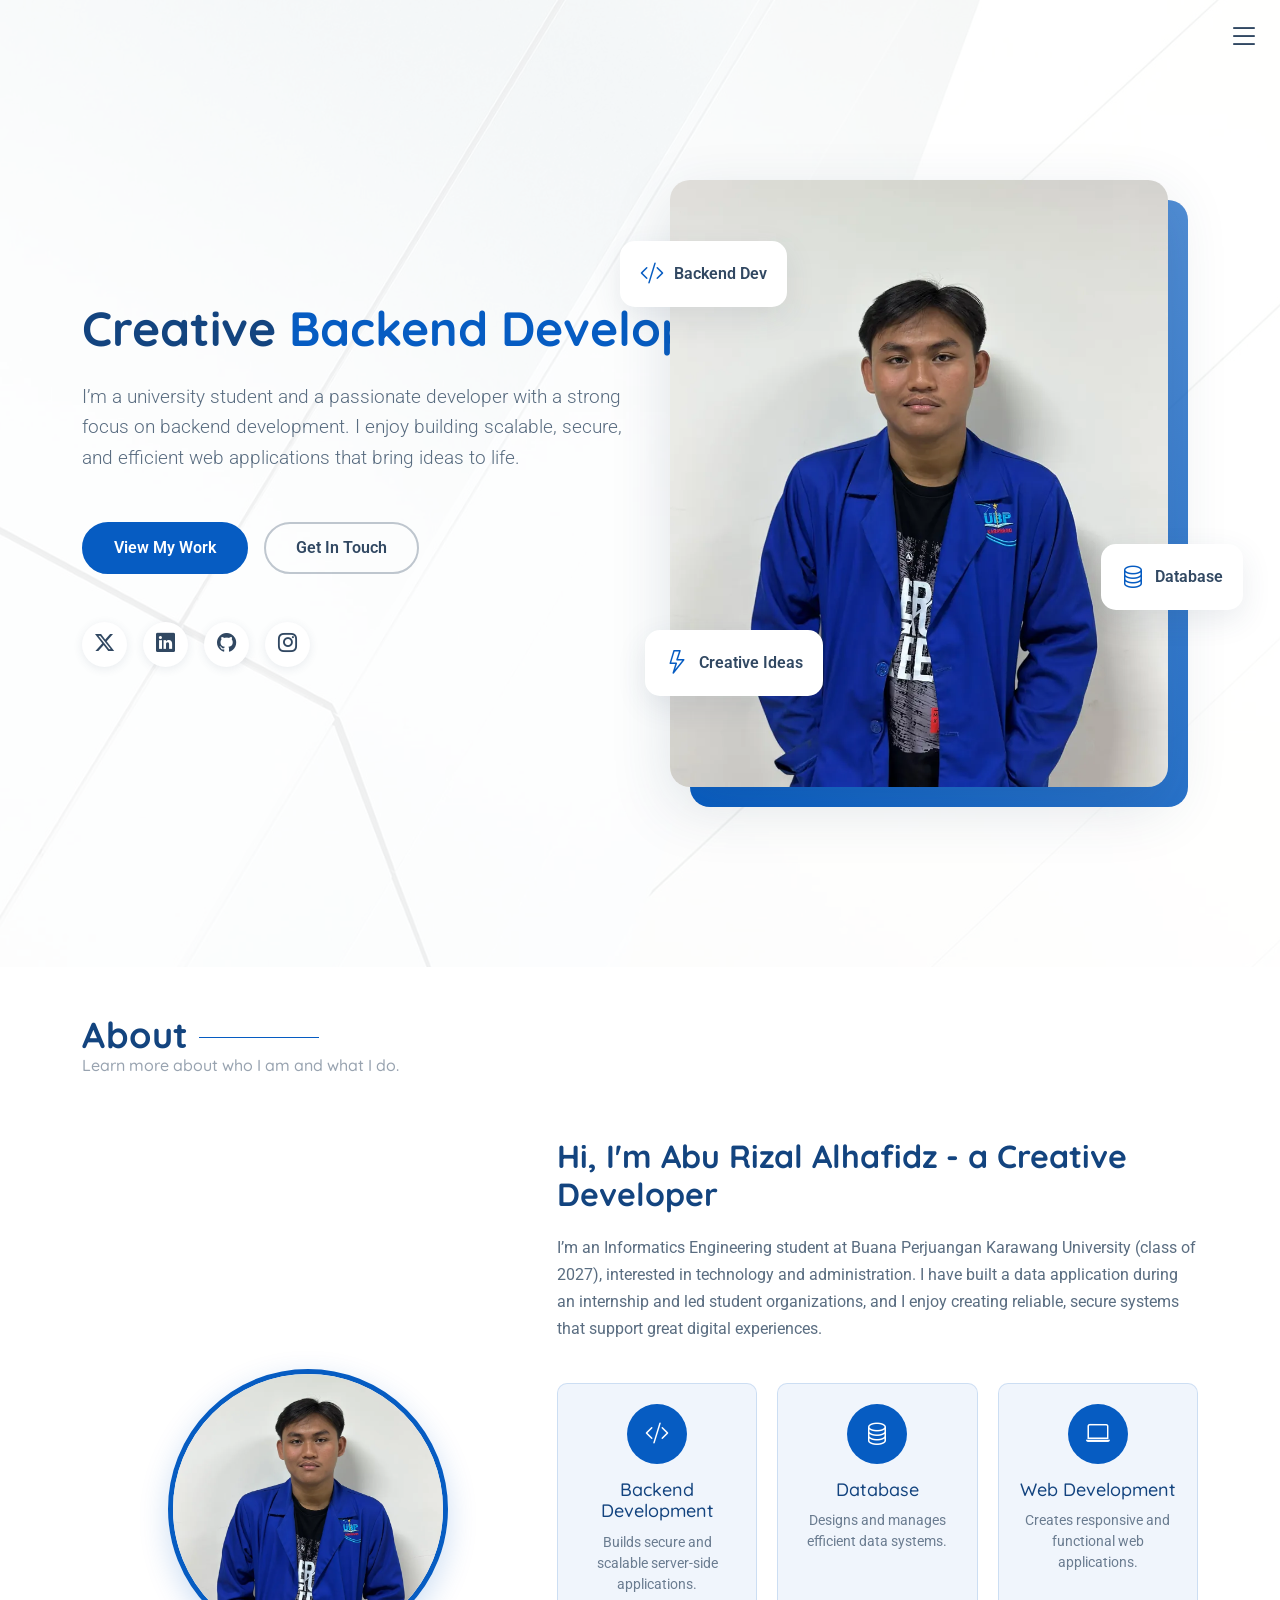
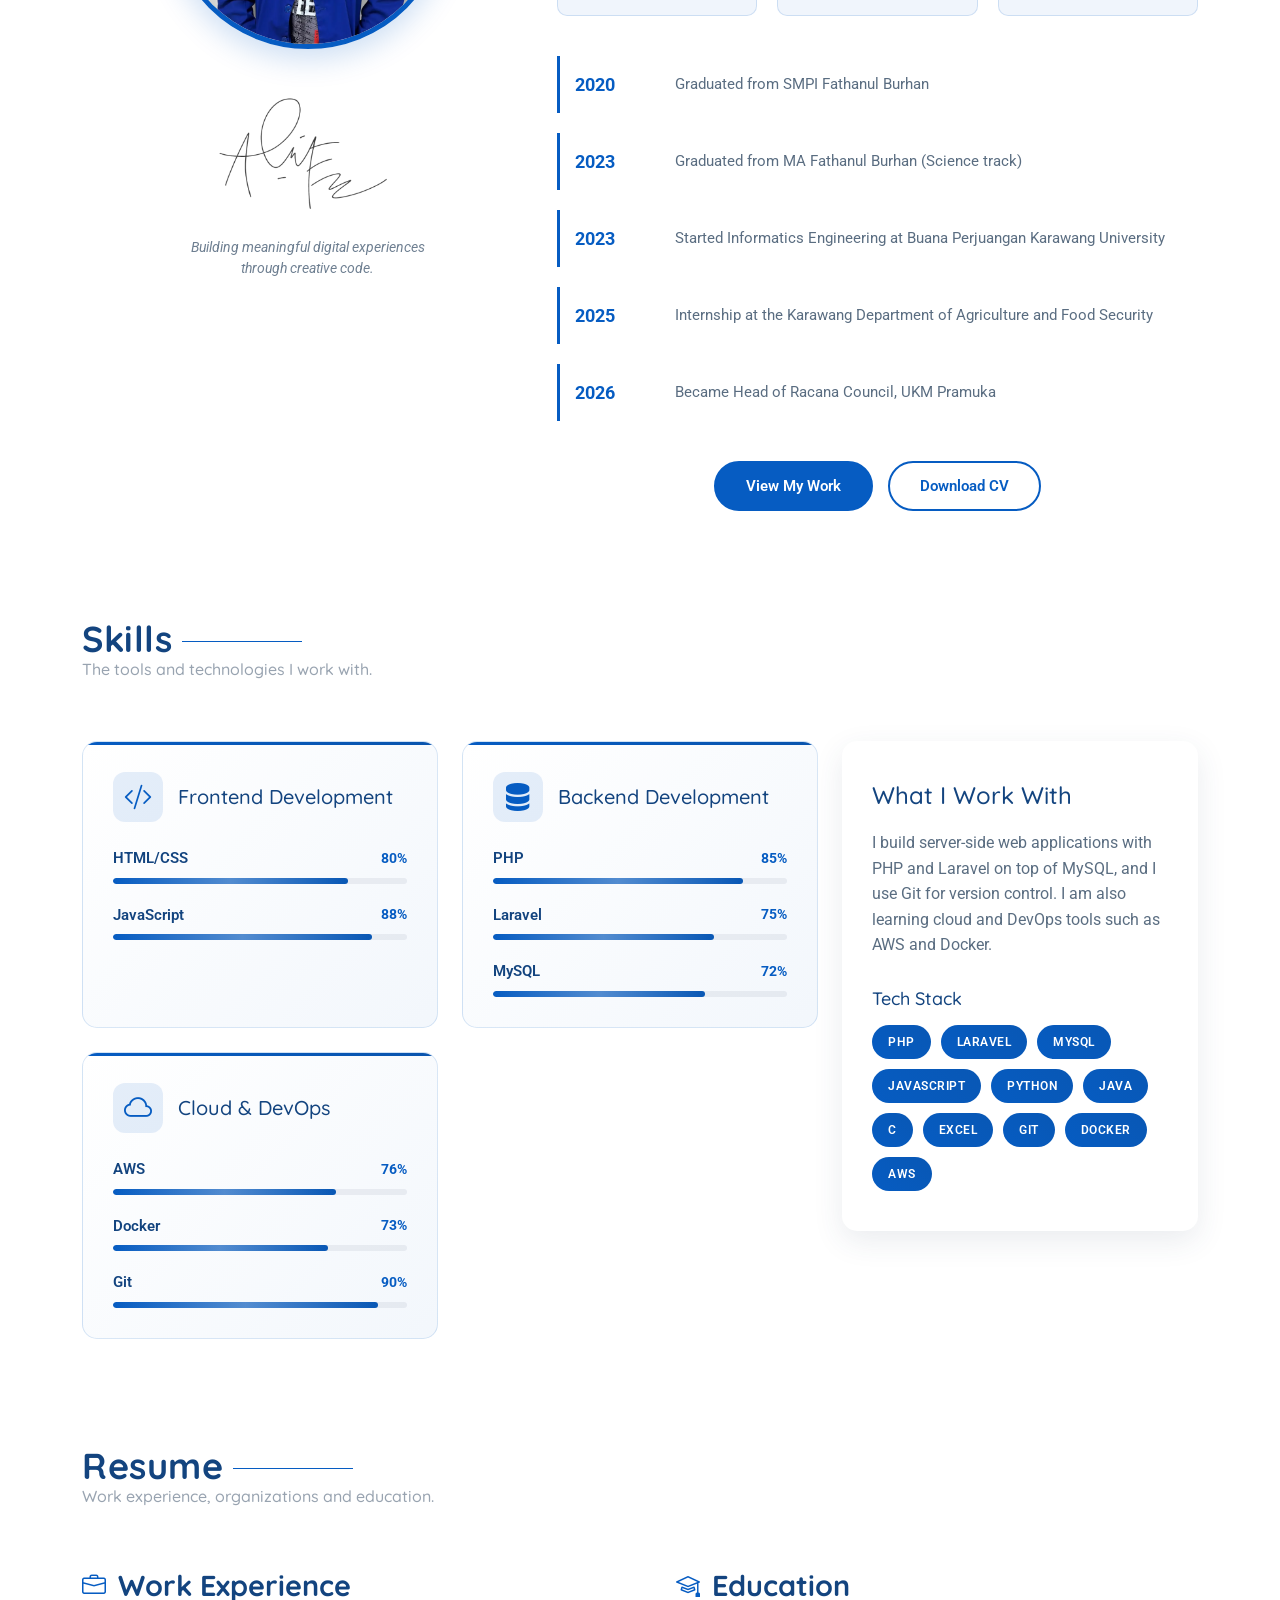
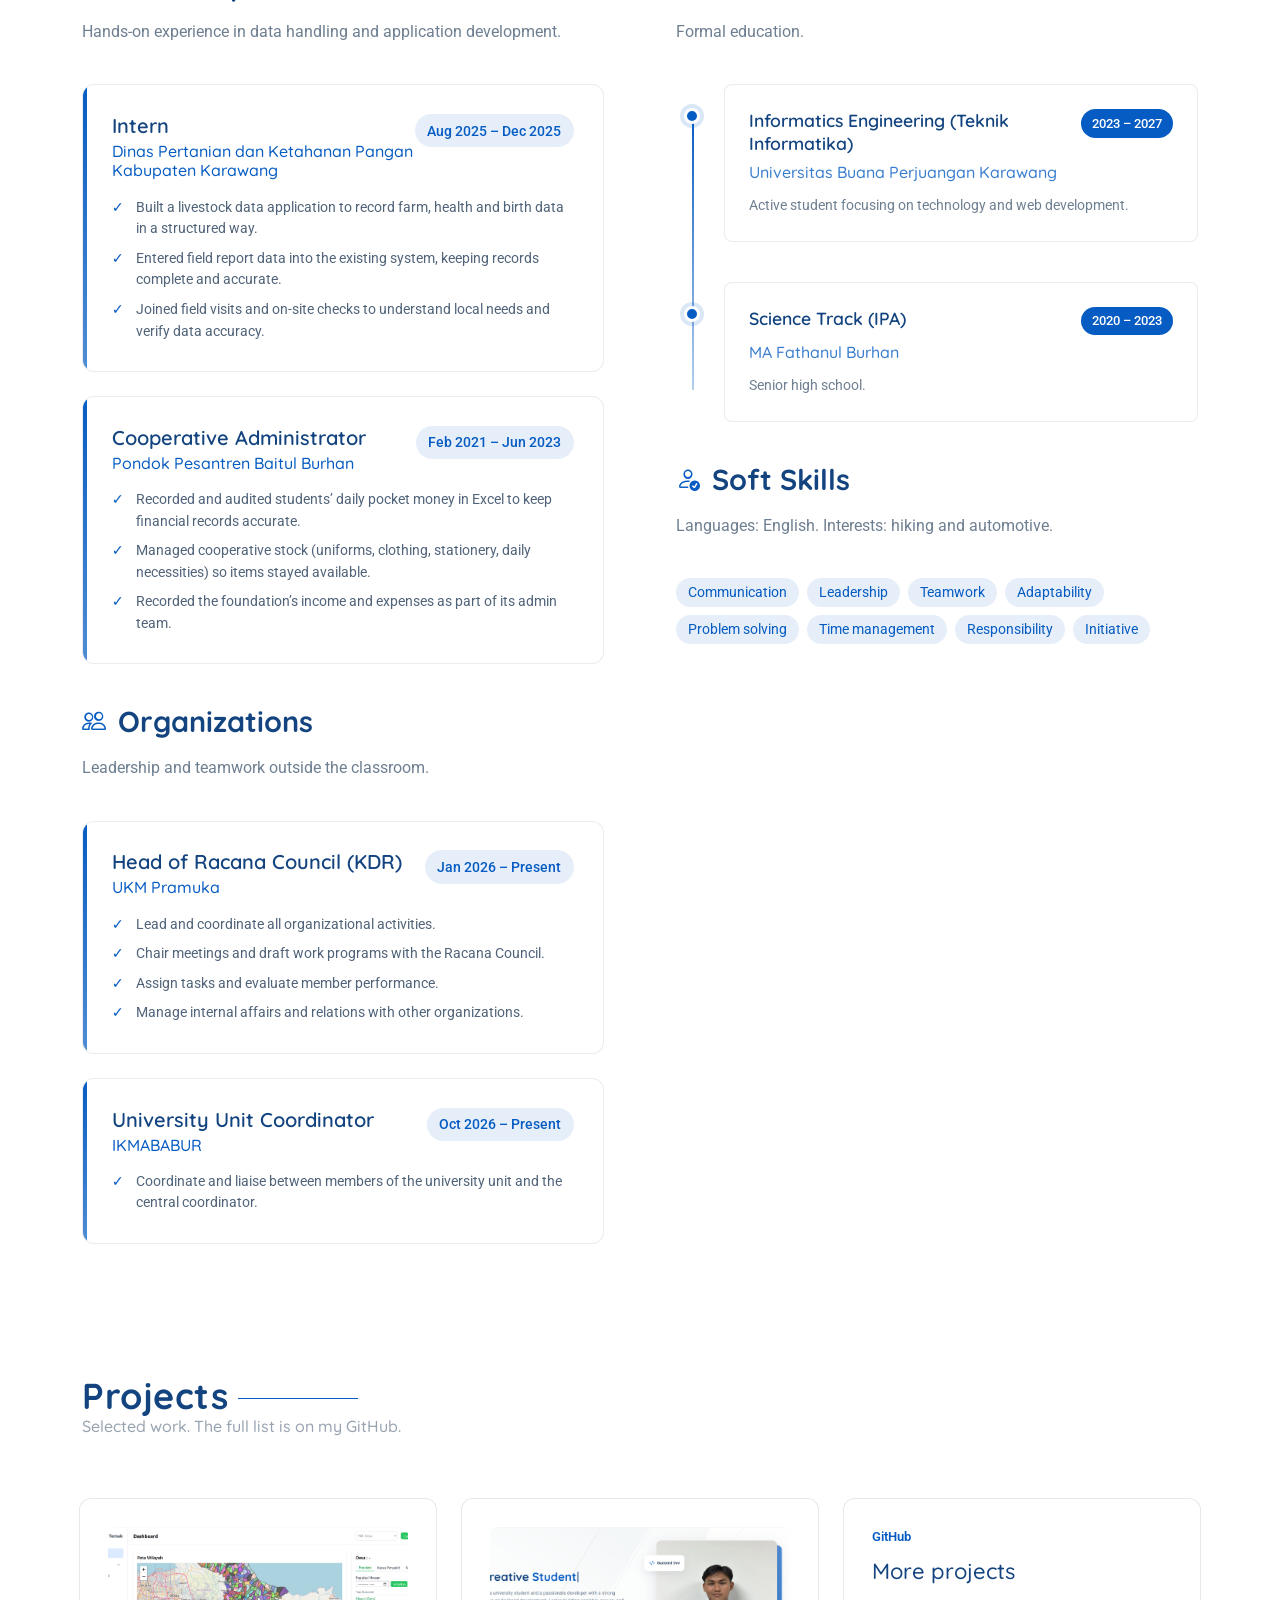
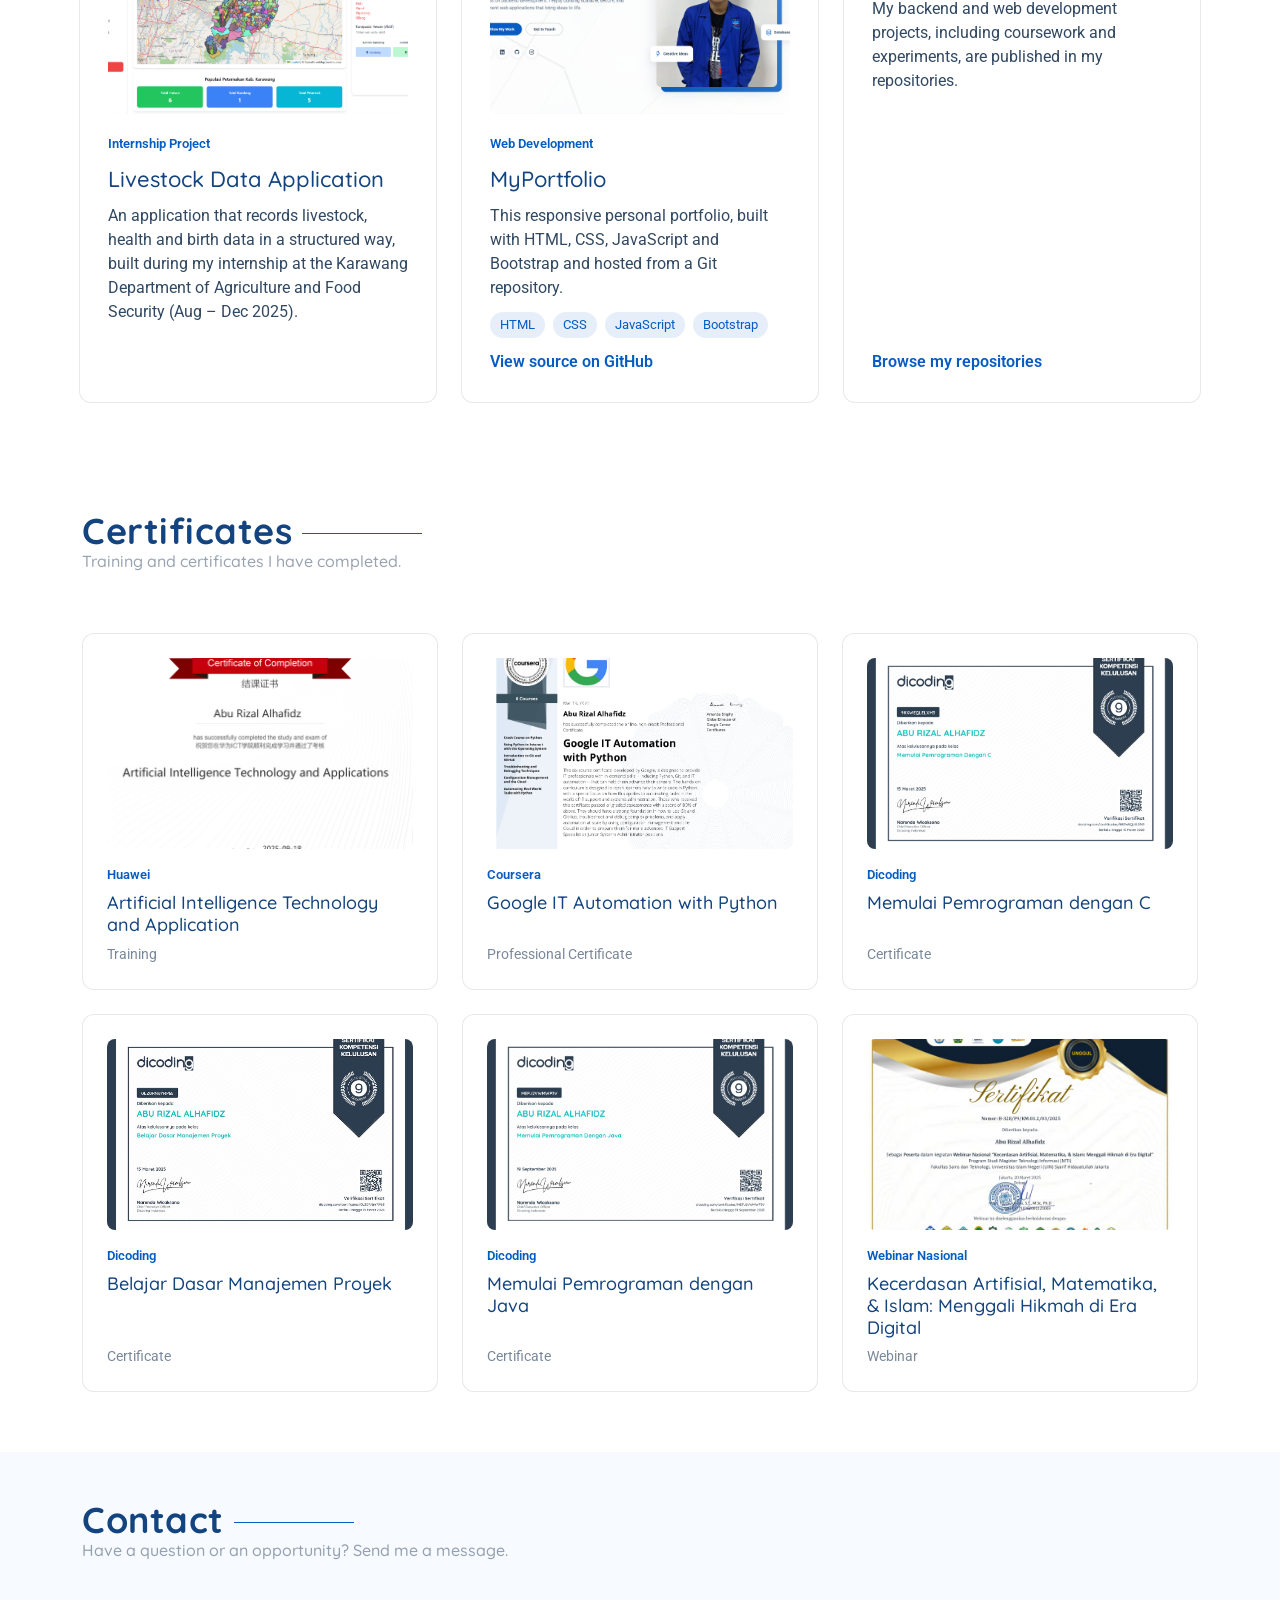
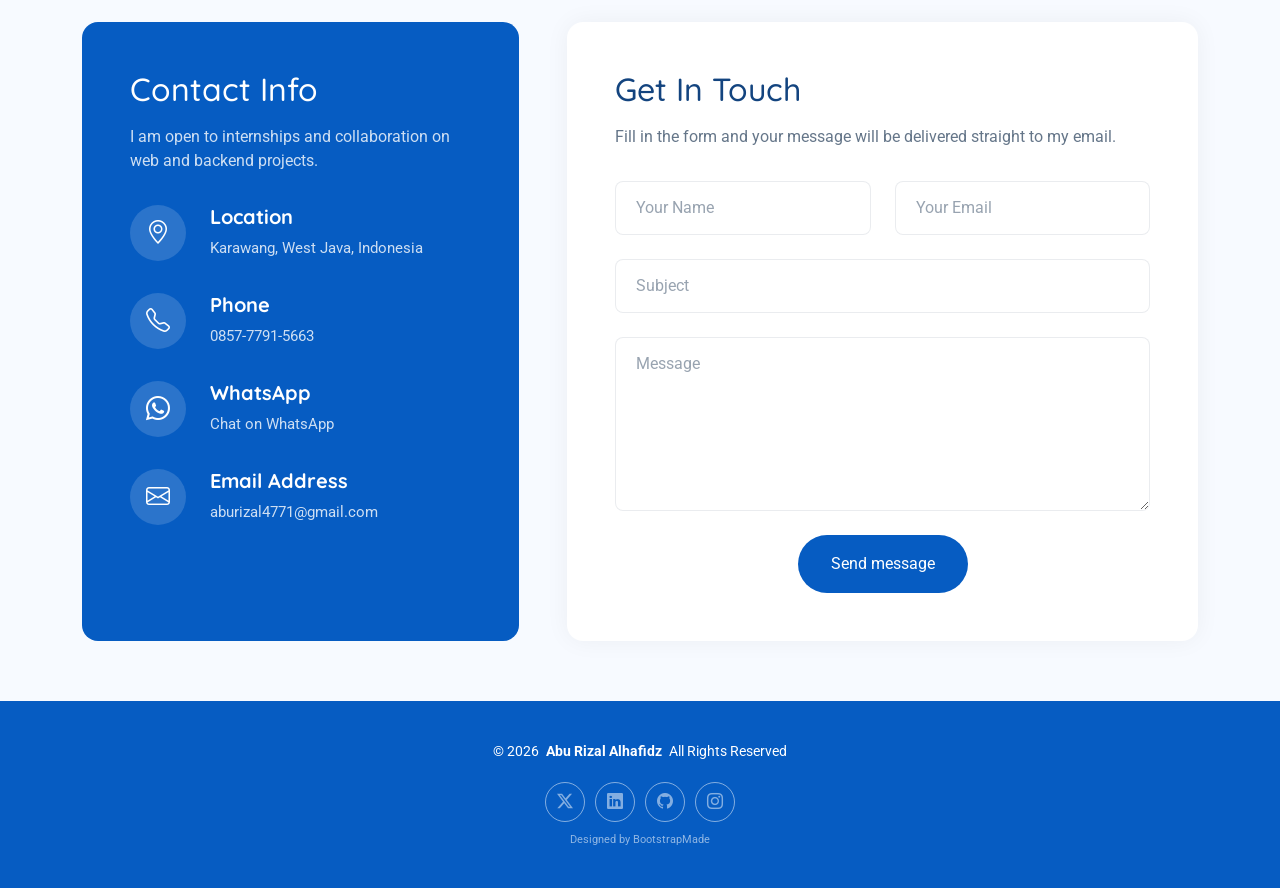
==== commit 1e101957: "Update portfolio structure and content" ====
--- a/index.html
+++ b/index.html
@@ -4,24 +4,27 @@
 <head>
   <meta charset="utf-8">
   <meta content="width=device-width, initial-scale=1.0" name="viewport">
-  <title>Portfolio</title>
-  <meta name="description" content="">
-  <meta name="keywords" content="">
+  <title>Abu Rizal Alhafidz | Backend Developer Portfolio</title>
+  <meta name="description" content="Portfolio of Abu Rizal Alhafidz, a backend-focused web developer and university student in West Java, Indonesia. PHP, Laravel, MySQL, Git.">
+  <meta name="author" content="Abu Rizal Alhafidz">
+  <meta name="theme-color" content="#ffffff">
+  <meta property="og:type" content="website">
+  <meta property="og:title" content="Abu Rizal Alhafidz | Backend Developer Portfolio">
+  <meta property="og:description" content="Backend-focused web developer and university student. PHP, Laravel, MySQL, Git.">
 
   <!-- Favicons -->
+  <link href="assets/img/favicon.png" rel="icon">
   <link href="assets/img/apple-touch-icon.png" rel="apple-touch-icon">
 
   <!-- Fonts -->
   <link href="https://fonts.googleapis.com" rel="preconnect">
   <link href="https://fonts.gstatic.com" rel="preconnect" crossorigin>
-  <link href="https://fonts.googleapis.com/css2?family=Roboto:ital,wght@0,100;0,300;0,400;0,500;0,700;0,900;1,100;1,300;1,400;1,500;1,700;1,900&family=Open+Sans:ital,wght@0,300;0,400;0,500;0,600;0,700;0,800;1,300;1,400;1,500;1,600;1,700;1,800&family=Quicksand:wght@300;400;500;600;700&display=swap" rel="stylesheet">
+  <link href="https://fonts.googleapis.com/css2?family=Roboto:wght@400;500;700&family=Open+Sans:wght@400;600&family=Quicksand:wght@500;600;700&display=swap" rel="stylesheet">
 
   <!-- Vendor CSS Files -->
   <link href="assets/vendor/bootstrap/css/bootstrap.min.css" rel="stylesheet">
-  <link href="assets/vendor/bootstrap-icons/bootstrap-icons.css" rel="stylesheet">
+  <link href="assets/vendor/bootstrap-icons/bootstrap-icons.min.css" rel="stylesheet">
   <link href="assets/vendor/aos/aos.css" rel="stylesheet">
-  <link href="assets/vendor/glightbox/css/glightbox.min.css" rel="stylesheet">
-  <link href="assets/vendor/swiper/swiper-bundle.min.css" rel="stylesheet">
 
   <!-- Main CSS File -->
   <link href="assets/css/main.css" rel="stylesheet">
@@ -36,6 +39,7 @@
 </head>
 
 <body class="index-page">
+  <a class="skip-link" href="#main">Skip to content</a>
 
   <header id="header" class="header d-flex align-items-center fixed-top">
     <div class="container-fluid position-relative d-flex align-items-center justify-content-between">
@@ -50,7 +54,7 @@
       <nav id="navmenu" class="navmenu">
 
         <div class="profile-img">
-          <img src="assets/img/profile/abu.jpg" alt="profile" >
+          <img src="assets/img/profile/abu.webp" alt="Abu Rizal Alhafidz">
         </div>
 
         <a href="index.html" class="logo d-flex align-items-center justify-content-center active">
@@ -60,18 +64,24 @@
         </a>
 
         <div class="social-links text-center">
-          <a href="https://twitter.com/aburizal4771" target="_blank"><i class="bi bi-twitter-x"></i></a>
-          <a href="https://www.linkedin.com/in/aburizalalhafidz" target="_blank"><i class="bi bi-linkedin"></i></a>
-          <a href="https://github.com/aburizalalhafidzif23g" target="_blank"><i class="bi bi-github"></i></a>
-          <a href="https://www.instagram.com/aburizal4771" target="_blank"><i class="bi bi-instagram"></i></a>
+          <a href="https://twitter.com/aburizal4771" target="_blank" rel="noopener noreferrer" aria-label="X (Twitter)"><i class="bi bi-twitter-x" aria-hidden="true"></i></a>
+          <a href="https://www.linkedin.com/in/aburizalalhafidz" target="_blank" rel="noopener noreferrer" aria-label="LinkedIn"><i class="bi bi-linkedin" aria-hidden="true"></i></a>
+          <a href="https://github.com/aburizalalhafidzif23g" target="_blank" rel="noopener noreferrer" aria-label="GitHub"><i class="bi bi-github" aria-hidden="true"></i></a>
+          <a href="https://www.instagram.com/aburizal4771" target="_blank" rel="noopener noreferrer" aria-label="Instagram"><i class="bi bi-instagram" aria-hidden="true"></i></a>
+        </div>
+
+        <div class="lang-switch" role="group" aria-label="Language">
+          <button type="button" data-lang="en" class="active">EN</button>
+          <button type="button" data-lang="id">ID</button>
         </div>
 
         <ul>
           <li><a href="#hero">Home</a></li>
           <li><a href="#about">About</a></li>
+          <li><a href="#skills">Skills</a></li>
           <li><a href="#resume">Resume</a></li>
-          <li><a href="#portfolio">Portfolio</a></li>
-          <li><a href="#services">Services</a></li>
+          <li><a href="#portfolio">Projects</a></li>
+          <li><a href="#certificates">Certificates</a></li>
           <!---<li class="dropdown"><a href="#"><span>Dropdown</span> <i class="bi bi-chevron-down toggle-dropdown"></i></a>
             <ul>
               <li><a href="#">Dropdown 1</a></li>
@@ -97,7 +107,7 @@
     </div>
   </header>
 
-  <main class="main">
+  <main id="main" class="main">
 
     <!-- Hero Section -->
     <section id="hero" class="hero section">
@@ -107,8 +117,11 @@
 
           <div class="col-lg-6 hero-content" data-aos="fade-right" data-aos-delay="100">
             <div class="content-wrapper">
-              <h1 class="hero-title">Creative <span class="typed" data-typed-items="Backend Developer, Student"></span></h1>
-              <p class="lead">I’m a university student and a passionate developer with a strong focus on backend development. I enjoy building scalable, secure, and efficient web applications that bring ideas to life.</p>
+              <h1 class="hero-title">Creative <span class="typed" data-typed-items="Backend Developer, Student"></span>
+              </h1>
+              <p class="lead">I’m a university student and a passionate developer with a strong focus on backend
+                development. I enjoy building scalable, secure, and efficient web applications that bring ideas to life.
+              </p>
 
               <!---<div class="hero-stats" data-aos="fade-up" data-aos-delay="200">
                 <div class="stat-item">
@@ -131,10 +144,10 @@
               </div>
 
               <div class="social-links" data-aos="fade-up" data-aos-delay="400">
-                <a href="https://twitter.com/aburizal4771" target="_blank"><i class="bi bi-twitter-x"></i></a>
-                <a href="https://www.linkedin.com/in/aburizalalhafidz" target="_blank"><i class="bi bi-linkedin"></i></a>
-                <a href="https://github.com/aburizalalhafidzif23g" target="_blank"><i class="bi bi-github"></i></a>
-                <a href="https://www.instagram.com/aburizal4771" target="_blank"><i class="bi bi-instagram"></i></a>
+                <a href="https://twitter.com/aburizal4771" target="_blank" rel="noopener noreferrer" aria-label="X (Twitter)"><i class="bi bi-twitter-x" aria-hidden="true"></i></a>
+                <a href="https://www.linkedin.com/in/aburizalalhafidz" target="_blank" rel="noopener noreferrer" aria-label="LinkedIn"><i class="bi bi-linkedin" aria-hidden="true"></i></a>
+                <a href="https://github.com/aburizalalhafidzif23g" target="_blank" rel="noopener noreferrer" aria-label="GitHub"><i class="bi bi-github" aria-hidden="true"></i></a>
+                <a href="https://www.instagram.com/aburizal4771" target="_blank" rel="noopener noreferrer" aria-label="Instagram"><i class="bi bi-instagram" aria-hidden="true"></i></a>
               </div>
             </div>
           </div>
@@ -155,7 +168,7 @@
                   <span>Creative Ideas</span>
                 </div>
               </div>
-              <img src="assets/img/profile/abu.jpg" alt="Portfolio Hero" class="img-fluid hero-main-image">
+              <img src="assets/img/profile/abu.webp" alt="Portrait of Abu Rizal Alhafidz" fetchpriority="high" class="img-fluid hero-main-image">
               <div class="image-overlay"></div>
             </div>
           </div>
@@ -181,10 +194,10 @@
           <div class="col-lg-5" data-aos="fade-right" data-aos-delay="200">
             <div class="profile-image-wrapper">
               <div class="profile-image">
-                <img src="assets/img/profile/abu.jpg" alt="Profile" class="img-fluid">
+                <img src="assets/img/profile/abu.webp" alt="Abu Rizal Alhafidz" class="img-fluid">
               </div>
               <div class="signature-section">
-                <img src="assets/img/misc/signature_abu.png" alt="Signature" class="signature">
+                <img src="assets/img/misc/signature_abu.png" alt="Abu Rizal Alhafidz signature" class="signature">
                 <p class="quote">Building meaningful digital experiences through creative code.</p>
               </div>
             </div>
@@ -194,7 +207,7 @@
             <div class="about-content">
               <div class="intro">
                 <h2>Hi, I'm Abu Rizal Alhafidz - a Creative Developer</h2>
-                <p>I’m a fifth-semester student at Buana Perjuangan Karawang University, passionate about technology and web development. As a backend-focused developer, I enjoy building reliable, secure, and efficient systems that support great digital experiences.</p>
+                <p>I’m an Informatics Engineering student at Buana Perjuangan Karawang University (class of 2027), interested in technology and administration. I have built a data application during an internship and led student organizations, and I enjoy creating reliable, secure systems that support great digital experiences.</p>
               </div>
 
               <div class="skills-grid">
@@ -225,23 +238,31 @@
 
               <div class="journey-timeline" data-aos="fade-up" data-aos-delay="300">
                 <div class="timeline-item">
-                  <div class="year">2019</div>
-                  <div class="description">Graduated with B.A. in Digital Design from Creative University</div>
-                </div>
-                <div class="timeline-item">
                   <div class="year">2020</div>
-                  <div class="description">Joined InnovateTech as Junior Frontend Developer</div>
+                  <div class="description">Graduated from SMPI Fathanul Burhan</div>
                 </div>
                 <div class="timeline-item">
                   <div class="year">2023</div>
-                  <div class="description">Launched freelance career specializing in creative web solutions</div>
+                  <div class="description">Graduated from MA Fathanul Burhan (Science track)</div>
+                </div>
+                <div class="timeline-item">
+                  <div class="year">2023</div>
+                  <div class="description">Started Informatics Engineering at Buana Perjuangan Karawang University</div>
+                </div>
+                <div class="timeline-item">
+                  <div class="year">2025</div>
+                  <div class="description">Internship at the Karawang Department of Agriculture and Food Security</div>
+                </div>
+                <div class="timeline-item">
+                  <div class="year">2026</div>
+                  <div class="description">Became Head of Racana Council, UKM Pramuka</div>
                 </div>
               </div>
 
               <div class="cta-section" data-aos="fade-up" data-aos-delay="400">
                 <div class="action-buttons">
                   <a href="#portfolio" class="btn btn-primary">View My Work</a>
-                  <a href="#" class="btn btn-outline">Download Resume</a>
+                  <a href="assets/files/CV_Abu_Rizal_Alhafidz.pdf" class="btn btn-outline" download>Download CV</a>
                 </div>
               </div>
 
@@ -256,6 +277,11 @@
 
     <!-- Skills Section -->
     <section id="skills" class="skills section">
+
+      <div class="container section-title">
+        <h2>Skills</h2>
+        <p>The tools and technologies I work with.</p>
+      </div>
 
       <div class="container" data-aos="fade-up" data-aos-delay="100">
 
@@ -273,10 +299,11 @@
                       <div class="skill-item">
                         <div class="skill-info">
                           <span class="skill-name">HTML/CSS</span>
-                          <span class="skill-percentage">95%</span>
+                          <span class="skill-percentage">80%</span>
                         </div>
                         <div class="skill-bar progress">
-                          <div class="progress-bar" role="progressbar" aria-valuenow="95" aria-valuemin="0" aria-valuemax="100"></div>
+                          <div class="progress-bar" role="progressbar" aria-valuenow="80" aria-valuemin="0"
+                            aria-valuemax="100"></div>
                         </div>
                       </div>
 
@@ -286,17 +313,8 @@
                           <span class="skill-percentage">88%</span>
                         </div>
                         <div class="skill-bar progress">
-                          <div class="progress-bar" role="progressbar" aria-valuenow="88" aria-valuemin="0" aria-valuemax="100"></div>
-                        </div>
-                      </div>
-
-                      <div class="skill-item">
-                        <div class="skill-info">
-                          <span class="skill-name">Vue.js</span>
-                          <span class="skill-percentage">82%</span>
-                        </div>
-                        <div class="skill-bar progress">
-                          <div class="progress-bar" role="progressbar" aria-valuenow="82" aria-valuemin="0" aria-valuemax="100"></div>
+                          <div class="progress-bar" role="progressbar" aria-valuenow="88" aria-valuemin="0"
+                            aria-valuemax="100"></div>
                         </div>
                       </div>
                     </div>
@@ -313,10 +331,11 @@
                       <div class="skill-item">
                         <div class="skill-info">
                           <span class="skill-name">PHP</span>
-                          <span class="skill-percentage">78%</span>
+                          <span class="skill-percentage">85%</span>
                         </div>
                         <div class="skill-bar progress">
-                          <div class="progress-bar" role="progressbar" aria-valuenow="78" aria-valuemin="0" aria-valuemax="100"></div>
+                          <div class="progress-bar" role="progressbar" aria-valuenow="85" aria-valuemin="0"
+                            aria-valuemax="100"></div>
                         </div>
                       </div>
 
@@ -326,7 +345,8 @@
                           <span class="skill-percentage">75%</span>
                         </div>
                         <div class="skill-bar progress">
-                          <div class="progress-bar" role="progressbar" aria-valuenow="75" aria-valuemin="0" aria-valuemax="100"></div>
+                          <div class="progress-bar" role="progressbar" aria-valuenow="75" aria-valuemin="0"
+                            aria-valuemax="100"></div>
                         </div>
                       </div>
 
@@ -336,52 +356,15 @@
                           <span class="skill-percentage">72%</span>
                         </div>
                         <div class="skill-bar progress">
-                          <div class="progress-bar" role="progressbar" aria-valuenow="72" aria-valuemin="0" aria-valuemax="100"></div>
+                          <div class="progress-bar" role="progressbar" aria-valuenow="72" aria-valuemin="0"
+                            aria-valuemax="100"></div>
                         </div>
                       </div>
                     </div>
                   </div><!-- End Backend Card -->
                 </div>
 
-                <div class="col-md-6" data-aos="flip-left" data-aos-delay="400">
-                  <div class="skill-card">
-                    <div class="skill-header">
-                      <i class="bi bi-palette"></i>
-                      <h3>Design &amp; Tools</h3>
-                    </div>
-                    <div class="skills-animation">
-                      <div class="skill-item">
-                        <div class="skill-info">
-                          <span class="skill-name">Figma</span>
-                          <span class="skill-percentage">85%</span>
-                        </div>
-                        <div class="skill-bar progress">
-                          <div class="progress-bar" role="progressbar" aria-valuenow="85" aria-valuemin="0" aria-valuemax="100"></div>
-                        </div>
-                      </div>
-
-                      <div class="skill-item">
-                        <div class="skill-info">
-                          <span class="skill-name">Photoshop</span>
-                          <span class="skill-percentage">70%</span>
-                        </div>
-                        <div class="skill-bar progress">
-                          <div class="progress-bar" role="progressbar" aria-valuenow="70" aria-valuemin="0" aria-valuemax="100"></div>
-                        </div>
-                      </div>
-
-                      <div class="skill-item">
-                        <div class="skill-info">
-                          <span class="skill-name">Illustrator</span>
-                          <span class="skill-percentage">68%</span>
-                        </div>
-                        <div class="skill-bar progress">
-                          <div class="progress-bar" role="progressbar" aria-valuenow="68" aria-valuemin="0" aria-valuemax="100"></div>
-                        </div>
-                      </div>
-                    </div>
-                  </div><!-- End Design Card -->
-                </div>
+
 
                 <div class="col-md-6" data-aos="flip-left" data-aos-delay="500">
                   <div class="skill-card">
@@ -396,7 +379,8 @@
                           <span class="skill-percentage">76%</span>
                         </div>
                         <div class="skill-bar progress">
-                          <div class="progress-bar" role="progressbar" aria-valuenow="76" aria-valuemin="0" aria-valuemax="100"></div>
+                          <div class="progress-bar" role="progressbar" aria-valuenow="76" aria-valuemin="0"
+                            aria-valuemax="100"></div>
                         </div>
                       </div>
 
@@ -406,7 +390,8 @@
                           <span class="skill-percentage">73%</span>
                         </div>
                         <div class="skill-bar progress">
-                          <div class="progress-bar" role="progressbar" aria-valuenow="73" aria-valuemin="0" aria-valuemax="100"></div>
+                          <div class="progress-bar" role="progressbar" aria-valuenow="73" aria-valuemin="0"
+                            aria-valuemax="100"></div>
                         </div>
                       </div>
 
@@ -416,7 +401,8 @@
                           <span class="skill-percentage">90%</span>
                         </div>
                         <div class="skill-bar progress">
-                          <div class="progress-bar" role="progressbar" aria-valuenow="90" aria-valuemin="0" aria-valuemax="100"></div>
+                          <div class="progress-bar" role="progressbar" aria-valuenow="90" aria-valuemin="0"
+                            aria-valuemax="100"></div>
                         </div>
                       </div>
                     </div>
@@ -428,48 +414,22 @@
 
           <div class="col-lg-4">
             <div class="skills-summary" data-aos="fade-left" data-aos-delay="200">
-              <h3>Professional Expertise</h3>
-              <p>Lorem ipsum dolor sit amet, consectetur adipiscing elit. Sed do eiusmod tempor incididunt ut labore et dolore magna aliqua. Ut enim ad minim veniam.</p>
-
-              <div class="summary-stats">
-                <div class="stat-item" data-aos="zoom-in" data-aos-delay="300">
-                  <div class="stat-circle">
-                    <i class="bi bi-trophy"></i>
-                  </div>
-                  <div class="stat-info">
-                    <span class="stat-number">5+</span>
-                    <span class="stat-label">Years Experience</span>
-                  </div>
-                </div>
-
-                <div class="stat-item" data-aos="zoom-in" data-aos-delay="400">
-                  <div class="stat-circle">
-                    <i class="bi bi-diagram-3"></i>
-                  </div>
-                  <div class="stat-info">
-                    <span class="stat-number">50+</span>
-                    <span class="stat-label">Projects Completed</span>
-                  </div>
-                </div>
-
-                <div class="stat-item" data-aos="zoom-in" data-aos-delay="500">
-                  <div class="stat-circle">
-                    <i class="bi bi-people"></i>
-                  </div>
-                  <div class="stat-info">
-                    <span class="stat-number">30+</span>
-                    <span class="stat-label">Happy Clients</span>
-                  </div>
-                </div>
-              </div>
-
-              <div class="skills-badges" data-aos="fade-up" data-aos-delay="600">
-                <h4>Certifications</h4>
+              <h3>What I Work With</h3>
+              <p>I build server-side web applications with PHP and Laravel on top of MySQL, and I use Git for version control. I am also learning cloud and DevOps tools such as AWS and Docker.</p>
+              <div class="skills-badges">
+                <h4>Tech Stack</h4>
                 <div class="badge-list">
-                  <div class="skill-badge">AWS Certified</div>
-                  <div class="skill-badge">Laravel Expert</div>
-                  <div class="skill-badge">Vue.js Developer</div>
-                  <div class="skill-badge">UI/UX Design</div>
+                  <div class="skill-badge">PHP</div>
+                  <div class="skill-badge">Laravel</div>
+                  <div class="skill-badge">MySQL</div>
+                  <div class="skill-badge">JavaScript</div>
+                  <div class="skill-badge">Python</div>
+                  <div class="skill-badge">Java</div>
+                  <div class="skill-badge">C</div>
+                  <div class="skill-badge">Excel</div>
+                  <div class="skill-badge">Git</div>
+                  <div class="skill-badge">Docker</div>
+                  <div class="skill-badge">AWS</div>
                 </div>
               </div>
             </div><!-- End Skills Summary -->
@@ -483,340 +443,151 @@
     <!-- Resume Section -->
     <section id="resume" class="resume section">
 
-      <!-- Section Title -->
       <div class="container section-title">
         <h2>Resume</h2>
-        <p>Necessitatibus eius consequatur ex aliquid fuga eum quidem sint consectetur velit</p>
-      </div><!-- End Section Title -->
-
-      <div class="container" data-aos="fade-up" data-aos-delay="100">
-
+        <p>Work experience, organizations and education.</p>
+      </div>
+
+      <div class="container">
         <div class="row">
-          <div class="col-lg-6" data-aos="fade-right" data-aos-delay="200">
+          <div class="col-lg-6">
             <div class="experience-section">
-              <div class="section-header">
-                <h2><i class="bi bi-briefcase"></i> Professional Journey</h2>
-                <p class="section-subtitle">Pellentesque habitant morbi tristique senectus et netus et malesuada fames ac turpis egestas vestibulum tortor quam.</p>
-              </div>
-
+              <div class="section-header "><h2><i class="bi bi-briefcase"></i> Work Experience</h2><p class="section-subtitle">Hands-on experience in data handling and application development.</p></div>
               <div class="experience-cards">
-                <div class="experience-card" data-aos="zoom-in" data-aos-delay="300">
-                  <div class="card-header">
-                    <div class="role-info">
-                      <h3>Technical Director</h3>
-                      <h4>Proin Corporation</h4>
-                    </div>
-                    <span class="duration">2022 - Present</span>
-                  </div>
-                  <div class="card-body">
-                    <p>Vestibulum ante ipsum primis in faucibus orci luctus et ultrices posuere cubilia curae mauris viverra veniam sit amet lacus cursus.</p>
-                    <ul class="achievements">
-                      <li>Managed cross-functional teams of 15+ professionals</li>
-                      <li>Implemented agile methodologies resulting in 40% efficiency gain</li>
-                      <li>Led digital transformation initiatives worth $2M+</li>
-                    </ul>
-                  </div>
-                </div>
-
-                <div class="experience-card" data-aos="zoom-in" data-aos-delay="400">
-                  <div class="card-header">
-                    <div class="role-info">
-                      <h3>Senior Development Manager</h3>
-                      <h4>Consectetur Solutions Inc</h4>
-                    </div>
-                    <span class="duration">2018 - 2022</span>
-                  </div>
-                  <div class="card-body">
-                    <p>Donec quam felis ultricies nec pellentesque eu pretium quis sem nulla consequat massa quis enim donec pede justo fringilla vel.</p>
-                  </div>
-                </div>
-
-                <div class="experience-card" data-aos="zoom-in" data-aos-delay="500">
-                  <div class="card-header">
-                    <div class="role-info">
-                      <h3>Product Development Specialist</h3>
-                      <h4>Adipiscing Technologies</h4>
-                    </div>
-                    <span class="duration">2015 - 2018</span>
-                  </div>
-                  <div class="card-body">
-                    <p>Nam quam nunc blandit vel luctus pulvinar hendrerit id lorem maecenas nec odio et ante tincidunt tempus donec vitae sapien ut.</p>
-                  </div>
-                </div>
+                <div class="experience-card" data-aos="fade-up"><div class="card-header"><div class="role-info"><h3>Intern</h3><h4>Dinas Pertanian dan Ketahanan Pangan Kabupaten Karawang</h4></div><span class="duration">Aug 2025 – Dec 2025</span></div><div class="card-body"><ul class="achievements"><li>Built a livestock data application to record farm, health and birth data in a structured way.</li><li>Entered field report data into the existing system, keeping records complete and accurate.</li><li>Joined field visits and on-site checks to understand local needs and verify data accuracy.</li></ul></div></div>
+                <div class="experience-card" data-aos="fade-up"><div class="card-header"><div class="role-info"><h3>Cooperative Administrator</h3><h4>Pondok Pesantren Baitul Burhan</h4></div><span class="duration">Feb 2021 – Jun 2023</span></div><div class="card-body"><ul class="achievements"><li>Recorded and audited students’ daily pocket money in Excel to keep financial records accurate.</li><li>Managed cooperative stock (uniforms, clothing, stationery, daily necessities) so items stayed available.</li><li>Recorded the foundation’s income and expenses as part of its admin team.</li></ul></div></div>
+                
+              </div>
+              <div class="section-header org-header"><h2><i class="bi bi-people"></i> Organizations</h2><p class="section-subtitle">Leadership and teamwork outside the classroom.</p></div>
+              <div class="experience-cards">
+                <div class="experience-card" data-aos="fade-up"><div class="card-header"><div class="role-info"><h3>Head of Racana Council (KDR)</h3><h4>UKM Pramuka</h4></div><span class="duration">Jan 2026 – Present</span></div><div class="card-body"><ul class="achievements"><li>Lead and coordinate all organizational activities.</li><li>Chair meetings and draft work programs with the Racana Council.</li><li>Assign tasks and evaluate member performance.</li><li>Manage internal affairs and relations with other organizations.</li></ul></div></div>
+                <div class="experience-card" data-aos="fade-up"><div class="card-header"><div class="role-info"><h3>University Unit Coordinator</h3><h4>IKMABABUR</h4></div><span class="duration">Oct 2026 – Present</span></div><div class="card-body"><ul class="achievements"><li>Coordinate and liaise between members of the university unit and the central coordinator.</li></ul></div></div>
+                
               </div>
             </div>
           </div>
-
-          <div class="col-lg-6" data-aos="fade-left" data-aos-delay="200">
+          <div class="col-lg-6">
             <div class="education-section">
-              <div class="section-header">
-                <h2><i class="bi bi-mortarboard"></i> Academic Excellence</h2>
-                <p class="section-subtitle">Lorem ipsum dolor sit amet consectetuer adipiscing elit aenean commodo ligula eget dolor aenean massa.</p>
-              </div>
-
+              <div class="section-header "><h2><i class="bi bi-mortarboard"></i> Education</h2><p class="section-subtitle">Formal education.</p></div>
               <div class="education-timeline">
                 <div class="timeline-track"></div>
-
-                <div class="education-item" data-aos="slide-up" data-aos-delay="300">
-                  <div class="timeline-marker"></div>
-                  <div class="education-content">
-                    <div class="degree-header">
-                      <h3>Master of Computer Science</h3>
-                      <span class="year">2015 - 2017</span>
-                    </div>
-                    <h4 class="institution">Tempus University</h4>
-                    <p>Cum sociis natoque penatibus et magnis dis parturient montes nascetur ridiculus mus donec quam felis ultricies nec.</p>
-                  </div>
-                </div>
-
-                <div class="education-item" data-aos="slide-up" data-aos-delay="400">
-                  <div class="timeline-marker"></div>
-                  <div class="education-content">
-                    <div class="degree-header">
-                      <h3>Bachelor of Information Technology</h3>
-                      <span class="year">2011 - 2015</span>
-                    </div>
-                    <h4 class="institution">Rhoncus Institute of Technology</h4>
-                    <p>Nullam dictum felis eu pede mollis pretium integer tincidunt cras dapibus vivamus elementum semper nisi aenean vulputate.</p>
-                  </div>
-                </div>
-
-                <div class="education-item" data-aos="slide-up" data-aos-delay="500">
-                  <div class="timeline-marker"></div>
-                  <div class="education-content">
-                    <div class="degree-header">
-                      <h3>Certificate in Digital Innovation</h3>
-                      <span class="year">2020</span>
-                    </div>
-                    <h4 class="institution">Ligula Academy</h4>
-                    <p>Etiam sit amet orci eget eros faucibus tincidunt duis leo sed fringilla mauris sit amet nibh donec sodales sagittis magna.</p>
-                  </div>
-                </div>
-              </div>
+                <div class="education-item" data-aos="fade-up"><div class="timeline-marker"></div><div class="education-content"><div class="degree-header"><h3>Informatics Engineering (Teknik Informatika)</h3><span class="year">2023 – 2027</span></div><h4 class="institution">Universitas Buana Perjuangan Karawang</h4><p>Active student focusing on technology and web development.</p></div></div>
+                <div class="education-item" data-aos="fade-up"><div class="timeline-marker"></div><div class="education-content"><div class="degree-header"><h3>Science Track (IPA)</h3><span class="year">2020 – 2023</span></div><h4 class="institution">MA Fathanul Burhan</h4><p>Senior high school.</p></div></div>
+                
+              </div>
+              <div class="section-header org-header"><h2><i class="bi bi-person-check"></i> Soft Skills</h2><p class="section-subtitle">Languages: English. Interests: hiking and automotive.</p></div>
+              <ul class="chip-list"><li>Communication</li><li>Leadership</li><li>Teamwork</li><li>Adaptability</li><li>Problem solving</li><li>Time management</li><li>Responsibility</li><li>Initiative</li></ul>
             </div>
           </div>
         </div>
-
       </div>
 
     </section><!-- /Resume Section -->
 
-    <!-- Portfolio Section -->
+    <!-- Projects Section -->
     <section id="portfolio" class="portfolio section">
 
-      <!-- Section Title -->
       <div class="container section-title">
-        <h2>Portfolio</h2>
-        <p>Necessitatibus eius consequatur ex aliquid fuga eum quidem sint consectetur velit</p>
-      </div><!-- End Section Title -->
-
-      <div class="container-fluid" data-aos="fade-up" data-aos-delay="100">
-
-        <div class="isotope-layout" data-default-filter="*" data-layout="masonry" data-sort="original-order">
-
-          <ul class="portfolio-filters isotope-filters" data-aos="fade-up" data-aos-delay="200">
-            <li data-filter="*" class="filter-active">
-              <i class="bi bi-grid-3x3"></i> All Projects
-            </li>
-            <li data-filter=".filter-ui">
-              UI/UX
-            </li>
-            <li data-filter=".filter-development">
-              Development
-            </li>
-            <li data-filter=".filter-photography">
-              Photography
-            </li>
-            <li data-filter=".filter-marketing">
-              Marketing
-            </li>
-          </ul>
-
-          <div class="row g-4 isotope-container" data-aos="fade-up" data-aos-delay="300">
-
-            <div class="col-xl-3 col-lg-4 col-md-6 portfolio-item isotope-item filter-ui">
-              <article class="portfolio-entry">
-                <figure class="entry-image">
-                  <img src="assets/img/portfolio/portfolio-1.webp" class="img-fluid" alt="" loading="lazy">
-                  <div class="entry-overlay">
-                    <div class="overlay-content">
-                      <div class="entry-meta">UI/UX Design</div>
-                      <h3 class="entry-title">Mobile Banking App</h3>
-                      <div class="entry-links">
-                        <a href="assets/img/portfolio/portfolio-1.webp" class="glightbox" data-gallery="portfolio-gallery-ui" data-glightbox="title: Mobile Banking App; description: Praesent commodo cursus magna, vel scelerisque nisl consectetur.">
-                          <i class="bi bi-arrows-angle-expand"></i>
-                        </a>
-                        <a href="portfolio-details.html">
-                          <i class="bi bi-arrow-right"></i>
-                        </a>
-                      </div>
-                    </div>
-                  </div>
-                </figure>
-              </article>
-            </div><!-- End Portfolio Item -->
-
-            <div class="col-xl-3 col-lg-4 col-md-6 portfolio-item isotope-item filter-development">
-              <article class="portfolio-entry">
-                <figure class="entry-image">
-                  <img src="assets/img/portfolio/portfolio-10.webp" class="img-fluid" alt="" loading="lazy">
-                  <div class="entry-overlay">
-                    <div class="overlay-content">
-                      <div class="entry-meta">Development</div>
-                      <h3 class="entry-title">E-Learning Platform</h3>
-                      <div class="entry-links">
-                        <a href="assets/img/portfolio/portfolio-10.webp" class="glightbox" data-gallery="portfolio-gallery-development" data-glightbox="title: E-Learning Platform; description: Nulla vitae elit libero, a pharetra augue mollis interdum.">
-                          <i class="bi bi-arrows-angle-expand"></i>
-                        </a>
-                        <a href="portfolio-details.html">
-                          <i class="bi bi-arrow-right"></i>
-                        </a>
-                      </div>
-                    </div>
-                  </div>
-                </figure>
-              </article>
-            </div><!-- End Portfolio Item -->
-
-            <div class="col-xl-3 col-lg-4 col-md-6 portfolio-item isotope-item filter-photography">
-              <article class="portfolio-entry">
-                <figure class="entry-image">
-                  <img src="assets/img/portfolio/portfolio-7.webp" class="img-fluid" alt="" loading="lazy">
-                  <div class="entry-overlay">
-                    <div class="overlay-content">
-                      <div class="entry-meta">Photography</div>
-                      <h3 class="entry-title">Urban Architecture</h3>
-                      <div class="entry-links">
-                        <a href="assets/img/portfolio/portfolio-7.webp" class="glightbox" data-gallery="portfolio-gallery-photography" data-glightbox="title: Urban Architecture; description: Sed ut perspiciatis unde omnis iste natus error sit voluptatem.">
-                          <i class="bi bi-arrows-angle-expand"></i>
-                        </a>
-                        <a href="portfolio-details.html">
-                          <i class="bi bi-arrow-right"></i>
-                        </a>
-                      </div>
-                    </div>
-                  </div>
-                </figure>
-              </article>
-            </div><!-- End Portfolio Item -->
-
-            <div class="col-xl-3 col-lg-4 col-md-6 portfolio-item isotope-item filter-marketing">
-              <article class="portfolio-entry">
-                <figure class="entry-image">
-                  <img src="assets/img/portfolio/portfolio-4.webp" class="img-fluid" alt="" loading="lazy">
-                  <div class="entry-overlay">
-                    <div class="overlay-content">
-                      <div class="entry-meta">Marketing</div>
-                      <h3 class="entry-title">Social Media Campaign</h3>
-                      <div class="entry-links">
-                        <a href="assets/img/portfolio/portfolio-4.webp" class="glightbox" data-gallery="portfolio-gallery-marketing" data-glightbox="title: Social Media Campaign; description: Quis autem vel eum iure reprehenderit qui in ea voluptate.">
-                          <i class="bi bi-arrows-angle-expand"></i>
-                        </a>
-                        <a href="portfolio-details.html">
-                          <i class="bi bi-arrow-right"></i>
-                        </a>
-                      </div>
-                    </div>
-                  </div>
-                </figure>
-              </article>
-            </div><!-- End Portfolio Item -->
-
-            <div class="col-xl-3 col-lg-4 col-md-6 portfolio-item isotope-item filter-ui">
-              <article class="portfolio-entry">
-                <figure class="entry-image">
-                  <img src="assets/img/portfolio/portfolio-2.webp" class="img-fluid" alt="" loading="lazy">
-                  <div class="entry-overlay">
-                    <div class="overlay-content">
-                      <div class="entry-meta">UI/UX Design</div>
-                      <h3 class="entry-title">Smart Home Interface</h3>
-                      <div class="entry-links">
-                        <a href="assets/img/portfolio/portfolio-2.webp" class="glightbox" data-gallery="portfolio-gallery-ui" data-glightbox="title: Smart Home Interface; description: At vero eos et accusamus et iusto odio dignissimos ducimus.">
-                          <i class="bi bi-arrows-angle-expand"></i>
-                        </a>
-                        <a href="portfolio-details.html">
-                          <i class="bi bi-arrow-right"></i>
-                        </a>
-                      </div>
-                    </div>
-                  </div>
-                </figure>
-              </article>
-            </div><!-- End Portfolio Item -->
-
-            <div class="col-xl-3 col-lg-4 col-md-6 portfolio-item isotope-item filter-development">
-              <article class="portfolio-entry">
-                <figure class="entry-image">
-                  <img src="assets/img/portfolio/portfolio-11.webp" class="img-fluid" alt="" loading="lazy">
-                  <div class="entry-overlay">
-                    <div class="overlay-content">
-                      <div class="entry-meta">Development</div>
-                      <h3 class="entry-title">Cloud Management System</h3>
-                      <div class="entry-links">
-                        <a href="assets/img/portfolio/portfolio-11.webp" class="glightbox" data-gallery="portfolio-gallery-development" data-glightbox="title: Cloud Management System; description: Temporibus autem quibusdam et aut officiis debitis.">
-                          <i class="bi bi-arrows-angle-expand"></i>
-                        </a>
-                        <a href="portfolio-details.html">
-                          <i class="bi bi-arrow-right"></i>
-                        </a>
-                      </div>
-                    </div>
-                  </div>
-                </figure>
-              </article>
-            </div><!-- End Portfolio Item -->
-
-            <div class="col-xl-3 col-lg-4 col-md-6 portfolio-item isotope-item filter-photography">
-              <article class="portfolio-entry">
-                <figure class="entry-image">
-                  <img src="assets/img/portfolio/portfolio-8.webp" class="img-fluid" alt="" loading="lazy">
-                  <div class="entry-overlay">
-                    <div class="overlay-content">
-                      <div class="entry-meta">Photography</div>
-                      <h3 class="entry-title">Nature Collection</h3>
-                      <div class="entry-links">
-                        <a href="assets/img/portfolio/portfolio-8.webp" class="glightbox" data-gallery="portfolio-gallery-photography" data-glightbox="title: Nature Collection; description: Integer posuere erat a ante venenatis dapibus posuere velit aliquet.">
-                          <i class="bi bi-arrows-angle-expand"></i>
-                        </a>
-                        <a href="portfolio-details.html">
-                          <i class="bi bi-arrow-right"></i>
-                        </a>
-                      </div>
-                    </div>
-                  </div>
-                </figure>
-              </article>
-            </div><!-- End Portfolio Item -->
-
-            <div class="col-xl-3 col-lg-4 col-md-6 portfolio-item isotope-item filter-marketing">
-              <article class="portfolio-entry">
-                <figure class="entry-image">
-                  <img src="assets/img/portfolio/portfolio-5.webp" class="img-fluid" alt="" loading="lazy">
-                  <div class="entry-overlay">
-                    <div class="overlay-content">
-                      <div class="entry-meta">Marketing</div>
-                      <h3 class="entry-title">Brand Strategy</h3>
-                      <div class="entry-links">
-                        <a href="assets/img/portfolio/portfolio-5.webp" class="glightbox" data-gallery="portfolio-gallery-marketing" data-glightbox="title: Brand Strategy; description: Fusce dapibus, tellus ac cursus commodo, tortor mauris condimentum.">
-                          <i class="bi bi-arrows-angle-expand"></i>
-                        </a>
-                        <a href="portfolio-details.html">
-                          <i class="bi bi-arrow-right"></i>
-                        </a>
-                      </div>
-                    </div>
-                  </div>
-                </figure>
-              </article>
-            </div><!-- End Portfolio Item -->
-
-          </div><!-- End Portfolio Container -->
-
-        </div>
-
-      </div>
-
-    </section><!-- /Portfolio Section -->
+        <h2>Projects</h2>
+        <p>Selected work. The full list is on my GitHub.</p>
+      </div>
+
+      <div class="container">
+        <div class="row g-4 justify-content-center">
+          <!-- To add a project, copy one card below and edit its text and links. -->
+          <div class="col-lg-4 col-md-6">
+            <article class="project-card">
+              <a class="project-thumb zoomable" href="assets/img/projects/livestock-app.jpg" data-title="Livestock Data Application"><img src="assets/img/projects/livestock-app.jpg" alt="Screenshot of Livestock Data Application" loading="lazy"></a>
+              <span class="project-tag">Internship Project</span>
+              <h3>Livestock Data Application</h3>
+              <p>An application that records livestock, health and birth data in a structured way, built during my internship at the Karawang Department of Agriculture and Food Security (Aug – Dec 2025).</p>
+            </article>
+          </div>
+          <div class="col-lg-4 col-md-6">
+            <article class="project-card">
+              <a class="project-thumb zoomable" href="assets/img/projects/portfolio-site.jpg" data-title="MyPortfolio"><img src="assets/img/projects/portfolio-site.jpg" alt="Screenshot of MyPortfolio" loading="lazy"></a>
+              <span class="project-tag">Web Development</span>
+              <h3>MyPortfolio</h3>
+              <p>This responsive personal portfolio, built with HTML, CSS, JavaScript and Bootstrap and hosted from a Git repository.</p>
+              <ul class="project-stack"><li>HTML</li><li>CSS</li><li>JavaScript</li><li>Bootstrap</li></ul>
+              <a class="project-link" href="https://github.com/aburizalalhafidzif23g/MyPortfolio" target="_blank" rel="noopener noreferrer">View source on GitHub</a>
+            </article>
+          </div>
+          <div class="col-lg-4 col-md-6">
+            <article class="project-card">
+              <span class="project-tag">GitHub</span>
+              <h3>More projects</h3>
+              <p>My backend and web development projects, including coursework and experiments, are published in my repositories.</p>
+              <a class="project-link" href="https://github.com/aburizalalhafidzif23g" target="_blank" rel="noopener noreferrer">Browse my repositories</a>
+            </article>
+          </div>
+        </div>
+      </div>
+
+    </section><!-- /Projects Section -->
+
+    <section id="certificates" class="certificates section">
+
+      <div class="container section-title">
+        <h2>Certificates</h2>
+        <p>Training and certificates I have completed.</p>
+      </div>
+
+      <div class="container">
+        <div class="row g-4">
+          <!-- To add one: copy a card and put the certificate image in assets/img/certificates/ (name it like the file in the card). -->
+          <div class="col-lg-4 col-md-6">
+            <article class="cert-card">
+              <a class="cert-thumb zoomable" href="assets/img/certificates/huawei-ai.png" data-title="Artificial Intelligence Technology and Application"><img src="assets/img/certificates/huawei-ai.png" alt="Certificate: Artificial Intelligence Technology and Application" loading="lazy"></a>
+              <span class="cert-issuer">Huawei</span>
+              <h3>Artificial Intelligence Technology and Application</h3>
+              <p>Training</p>
+            </article>
+          </div>
+          <div class="col-lg-4 col-md-6">
+            <article class="cert-card">
+              <a class="cert-thumb zoomable" href="assets/img/certificates/google-it-automation-python.jpg" data-title="Google IT Automation with Python"><img src="assets/img/certificates/google-it-automation-python.jpg" alt="Certificate: Google IT Automation with Python" loading="lazy"></a>
+              <span class="cert-issuer">Coursera</span>
+              <h3>Google IT Automation with Python</h3>
+              <p>Professional Certificate</p>
+            </article>
+          </div>
+          <div class="col-lg-4 col-md-6">
+            <article class="cert-card">
+              <a class="cert-thumb zoomable" href="assets/img/certificates/dicoding-c.jpg" data-title="Memulai Pemrograman dengan C"><img src="assets/img/certificates/dicoding-c.jpg" alt="Certificate: Memulai Pemrograman dengan C" loading="lazy"></a>
+              <span class="cert-issuer">Dicoding</span>
+              <h3>Memulai Pemrograman dengan C</h3>
+              <p>Certificate</p>
+            </article>
+          </div>
+          <div class="col-lg-4 col-md-6">
+            <article class="cert-card">
+              <a class="cert-thumb zoomable" href="assets/img/certificates/dicoding-manajemen-proyek.jpg" data-title="Belajar Dasar Manajemen Proyek"><img src="assets/img/certificates/dicoding-manajemen-proyek.jpg" alt="Certificate: Belajar Dasar Manajemen Proyek" loading="lazy"></a>
+              <span class="cert-issuer">Dicoding</span>
+              <h3>Belajar Dasar Manajemen Proyek</h3>
+              <p>Certificate</p>
+            </article>
+          </div>
+          <div class="col-lg-4 col-md-6">
+            <article class="cert-card">
+              <a class="cert-thumb zoomable" href="assets/img/certificates/dicoding-java.jpg" data-title="Memulai Pemrograman dengan Java"><img src="assets/img/certificates/dicoding-java.jpg" alt="Certificate: Memulai Pemrograman dengan Java" loading="lazy"></a>
+              <span class="cert-issuer">Dicoding</span>
+              <h3>Memulai Pemrograman dengan Java</h3>
+              <p>Certificate</p>
+            </article>
+          </div>
+          <div class="col-lg-4 col-md-6">
+            <article class="cert-card">
+              <a class="cert-thumb zoomable" href="assets/img/certificates/webinar-ai-matematika-islam.jpg" data-title="Kecerdasan Artifisial, Matematika, &amp; Islam: Menggali Hikmah di Era Digital"><img src="assets/img/certificates/webinar-ai-matematika-islam.jpg" alt="Certificate: Kecerdasan Artifisial, Matematika, & Islam: Menggali Hikmah di Era Digital" loading="lazy"></a>
+              <span class="cert-issuer">Webinar Nasional</span>
+              <h3>Kecerdasan Artifisial, Matematika, &amp; Islam: Menggali Hikmah di Era Digital</h3>
+              <p>Webinar</p>
+            </article>
+          </div>
+        </div>
+      </div>
+
+    </section><!-- /Certificates Section -->
 
     <!-- Contact Section -->
     <section id="contact" class="contact section light-background">
@@ -824,7 +595,7 @@
       <!-- Section Title -->
       <div class="container section-title">
         <h2>Contact</h2>
-        <p>Necessitatibus eius consequatur ex aliquid fuga eum quidem sint consectetur velit</p>
+        <p>Have a question or an opportunity? Send me a message.</p>
       </div><!-- End Section Title -->
 
       <div class="container" data-aos="fade-up" data-aos-delay="100">
@@ -833,73 +604,44 @@
           <div class="col-lg-5">
             <div class="info-box" data-aos="fade-up" data-aos-delay="200">
               <h3>Contact Info</h3>
-              <p>Praesent sapien massa, convallis a pellentesque nec, egestas non nisi. Vestibulum ante ipsum primis.</p>
-
-              <div class="info-item" data-aos="fade-up" data-aos-delay="300">
-                <div class="icon-box">
-                  <i class="bi bi-geo-alt"></i>
-                </div>
-                <div class="content">
-                  <h4>Our Location</h4>
-                  <p>A108 Adam Street</p>
-                  <p>New York, NY 535022</p>
-                </div>
-              </div>
-
-              <div class="info-item" data-aos="fade-up" data-aos-delay="400">
-                <div class="icon-box">
-                  <i class="bi bi-telephone"></i>
-                </div>
-                <div class="content">
-                  <h4>Phone Number</h4>
-                  <p>+1 5589 55488 55</p>
-                  <p>+1 6678 254445 41</p>
-                </div>
-              </div>
-
-              <div class="info-item" data-aos="fade-up" data-aos-delay="500">
-                <div class="icon-box">
-                  <i class="bi bi-envelope"></i>
-                </div>
-                <div class="content">
-                  <h4>Email Address</h4>
-                  <p>info@example.com</p>
-                  <p>contact@example.com</p>
-                </div>
-              </div>
+              <p>I am open to internships and collaboration on web and backend projects.</p>
+              <div class="info-item"><div class="icon-box"><i class="bi bi-geo-alt"></i></div><div class="content"><h4>Location</h4><p>Karawang, West Java, Indonesia</p></div></div>
+              <div class="info-item"><div class="icon-box"><i class="bi bi-telephone"></i></div><div class="content"><h4>Phone</h4><p><a href="tel:+6285777915663">0857-7791-5663</a></p></div></div>
+              <div class="info-item"><div class="icon-box"><i class="bi bi-whatsapp"></i></div><div class="content"><h4>WhatsApp</h4><p><a href="https://wa.me/6285777915663" target="_blank" rel="noopener noreferrer">Chat on WhatsApp</a></p></div></div>
+              <div class="info-item"><div class="icon-box"><i class="bi bi-envelope"></i></div><div class="content"><h4>Email Address</h4><p><a href="mailto:aburizal4771@gmail.com">aburizal4771@gmail.com</a></p></div></div>
             </div>
           </div>
 
           <div class="col-lg-7">
             <div class="contact-form" data-aos="fade-up" data-aos-delay="300">
               <h3>Get In Touch</h3>
-              <p>Praesent sapien massa, convallis a pellentesque nec, egestas non nisi. Vestibulum ante ipsum primis.</p>
-
-              <form action="forms/contact.php" method="post" class="php-email-form" data-aos="fade-up" data-aos-delay="200">
+              <p>Fill in the form and your message will be delivered straight to my email.</p>
+
+              <form id="contact-form" class="php-email-form" data-access-key="ab72e7a4-a0fd-444b-87a8-03501369649b" novalidate data-aos="fade-up" data-aos-delay="200">
+                <input type="checkbox" name="botcheck" class="d-none" tabindex="-1" autocomplete="off">
                 <div class="row gy-4">
 
                   <div class="col-md-6">
-                    <input type="text" name="name" class="form-control" placeholder="Your Name" required="">
+                    <input type="text" name="name" class="form-control" placeholder="Your Name" aria-label="Your Name" autocomplete="name" maxlength="120" required="">
                   </div>
 
                   <div class="col-md-6 ">
-                    <input type="email" class="form-control" name="email" placeholder="Your Email" required="">
+                    <input type="email" class="form-control" name="email" placeholder="Your Email" aria-label="Your Email" autocomplete="email" maxlength="120" required="">
                   </div>
 
                   <div class="col-12">
-                    <input type="text" class="form-control" name="subject" placeholder="Subject" required="">
+                    <input type="text" class="form-control" name="subject" placeholder="Subject" aria-label="Subject" autocomplete="off" maxlength="120" required="">
                   </div>
 
                   <div class="col-12">
-                    <textarea class="form-control" name="message" rows="6" placeholder="Message" required=""></textarea>
+                    <textarea class="form-control" name="message" rows="6" placeholder="Message" aria-label="Message" maxlength="2000" required=""></textarea>
                   </div>
 
                   <div class="col-12 text-center">
-                    <div class="loading">Loading</div>
-                    <div class="error-message"></div>
-                    <div class="sent-message">Your message has been sent. Thank you!</div>
-
-                    <button type="submit" class="btn">Send Message</button>
+                    <div class="error-message" role="alert"></div>
+                    <div class="sent-message" role="status">Your email app should now open with your message ready to send.</div>
+
+                    <button type="submit" class="btn">Send message</button>
                   </div>
 
                 </div>
@@ -920,13 +662,13 @@
 
     <div class="container">
       <div class="copyright text-center ">
-        <p>© <span>Copyright</span> <strong class="px-1 sitename">Style</strong> <span>All Rights Reserved</span></p>
+        <p>© 2026 <strong class="px-1 sitename">Abu Rizal Alhafidz</strong> <span>All Rights Reserved</span></p>
       </div>
       <div class="social-links d-flex justify-content-center">
-        <a href=""><i class="bi bi-twitter-x"></i></a>
-        <a href=""><i class="bi bi-facebook"></i></a>
-        <a href=""><i class="bi bi-instagram"></i></a>
-        <a href=""><i class="bi bi-linkedin"></i></a>
+        <a href="https://twitter.com/aburizal4771" target="_blank" rel="noopener noreferrer" aria-label="X (Twitter)"><i class="bi bi-twitter-x" aria-hidden="true"></i></a>
+        <a href="https://www.linkedin.com/in/aburizalalhafidz" target="_blank" rel="noopener noreferrer" aria-label="LinkedIn"><i class="bi bi-linkedin" aria-hidden="true"></i></a>
+        <a href="https://github.com/aburizalalhafidzif23g" target="_blank" rel="noopener noreferrer" aria-label="GitHub"><i class="bi bi-github" aria-hidden="true"></i></a>
+        <a href="https://www.instagram.com/aburizal4771" target="_blank" rel="noopener noreferrer" aria-label="Instagram"><i class="bi bi-instagram" aria-hidden="true"></i></a>
       </div>
       <div class="credits">
         <!-- All the links in the footer should remain intact. -->
@@ -939,23 +681,23 @@
 
   </footer>
 
+  <div class="modal fade" id="imgModal" tabindex="-1" aria-hidden="true">
+    <div class="modal-dialog modal-dialog-centered modal-xl">
+      <div class="modal-content">
+        <div class="modal-header"><h5 class="modal-title"></h5><button type="button" class="btn-close" data-bs-dismiss="modal" aria-label="Close"></button></div>
+        <div class="modal-body text-center"><img class="img-fluid" alt=""></div>
+      </div>
+    </div>
+  </div>
+
   <!-- Scroll Top -->
-  <a href="#" id="scroll-top" class="scroll-top d-flex align-items-center justify-content-center"><i class="bi bi-arrow-up-short"></i></a>
-
-  <!-- Vendor JS Files -->
-  <script src="assets/vendor/bootstrap/js/bootstrap.bundle.min.js"></script>
-  <script src="assets/vendor/php-email-form/validate.js"></script>
-  <script src="assets/vendor/aos/aos.js"></script>
-  <script src="assets/vendor/purecounter/purecounter_vanilla.js"></script>
-  <script src="assets/vendor/typed.js/typed.umd.js"></script>
-  <script src="assets/vendor/waypoints/noframework.waypoints.js"></script>
-  <script src="assets/vendor/glightbox/js/glightbox.min.js"></script>
-  <script src="assets/vendor/imagesloaded/imagesloaded.pkgd.min.js"></script>
-  <script src="assets/vendor/isotope-layout/isotope.pkgd.min.js"></script>
-  <script src="assets/vendor/swiper/swiper-bundle.min.js"></script>
-
-  <!-- Main JS File -->
-  <script src="assets/js/main.js"></script>
+  <a href="#" id="scroll-top" class="scroll-top d-flex align-items-center justify-content-center" aria-label="Back to top"><i
+      class="bi bi-arrow-up-short" aria-hidden="true"></i></a>
+
+  <script src="assets/vendor/bootstrap/js/bootstrap.bundle.min.js" defer></script>
+  <script src="assets/vendor/aos/aos.js" defer></script>
+  <script src="assets/vendor/typed.js/typed.umd.js" defer></script>
+  <script src="assets/js/main.js" defer></script>
 
 </body>
 
--- a/assets/css/main.css
+++ b/assets/css/main.css
@@ -3051,4 +3051,45 @@
 --------------------------------------------------------------*/
 .starter-section {
   /* Add your styles here */
-}+}
+/* ---- Additions: projects, accessibility ---- */
+.portfolio .project-card { background: var(--surface-color); border: 1px solid color-mix(in srgb, var(--default-color), transparent 88%); border-radius: 12px; padding: 28px; height: 100%; display: flex; flex-direction: column; gap: 12px; transition: border-color .2s, box-shadow .2s; }
+.portfolio .project-card:hover { border-color: var(--accent-color); box-shadow: 0 8px 24px color-mix(in srgb, var(--default-color), transparent 90%); }
+.portfolio .project-tag { font-size: 13px; font-weight: 600; color: var(--accent-color); }
+.portfolio .project-card h3 { font-size: 22px; margin: 0; }
+.portfolio .project-card p { margin: 0; flex: 1; }
+.portfolio .project-stack { display: flex; flex-wrap: wrap; gap: 8px; padding: 0; margin: 0; list-style: none; }
+.portfolio .project-stack li { font-size: 13px; padding: 3px 10px; border-radius: 20px; background: color-mix(in srgb, var(--accent-color), transparent 90%); color: var(--accent-color); }
+.portfolio .project-link { font-weight: 600; color: var(--accent-color); }
+.skip-link { position: absolute; left: -9999px; top: 8px; z-index: 10000; background: var(--accent-color); color: var(--contrast-color); padding: 8px 14px; border-radius: 6px; }
+.skip-link:focus { left: 8px; }
+:focus-visible { outline: 2px solid var(--accent-color); outline-offset: 2px; }
+@media (prefers-reduced-motion: reduce) { *, *::before, *::after { animation: none !important; transition: none !important; scroll-behavior: auto !important; } }
+
+/* ---- Additions: certificates, resume extras ---- */
+.certificates .cert-card { background: var(--surface-color); border: 1px solid color-mix(in srgb, var(--default-color), transparent 88%); border-radius: 12px; padding: 24px; height: 100%; display: flex; flex-direction: column; gap: 8px; transition: border-color .2s; }
+.certificates .cert-card:hover { border-color: var(--accent-color); }
+.certificates .cert-issuer { font-size: 13px; font-weight: 600; color: var(--accent-color); }
+.certificates .cert-card h3 { font-size: 18px; margin: 0; flex: 1; }
+.certificates .cert-card p { margin: 0; font-size: 14px; color: color-mix(in srgb, var(--default-color), transparent 35%); }
+.resume .org-header { margin-top: 2.5rem; }
+.resume .experience-cards .experience-card + .experience-card { margin-top: 1rem; }
+.chip-list { display: flex; flex-wrap: wrap; gap: 8px; padding: 0; margin: 0; list-style: none; }
+.chip-list li { font-size: 14px; padding: 4px 12px; border-radius: 20px; background: color-mix(in srgb, var(--accent-color), transparent 90%); color: var(--accent-color); }
+
+/* ---- Additions: language switch, image thumbnails, subtle credit ---- */
+.lang-switch { display: flex; justify-content: center; gap: 6px; margin: 4px 0 12px; }
+.lang-switch button { border: 1px solid color-mix(in srgb, currentColor, transparent 60%); background: transparent; color: inherit; padding: 3px 14px; border-radius: 20px; font-size: 13px; cursor: pointer; }
+.lang-switch button.active { background: var(--accent-color); border-color: var(--accent-color); color: var(--contrast-color); }
+.cert-thumb, .project-thumb { display: block; border-radius: 8px; overflow: hidden; background: #eef3fa; margin-bottom: 8px; cursor: zoom-in; }
+.cert-thumb img, .project-thumb img { width: 100%; aspect-ratio: 16 / 10; object-fit: cover; display: block; transition: transform .3s; }
+.cert-thumb:hover img, .project-thumb:hover img { transform: scale(1.04); }
+.contact .info-item .content a { color: inherit; text-decoration: none; }
+.contact .info-item .content a:hover { color: var(--accent-color); }
+.footer .credits { font-size: 11px; opacity: .55; }
+.footer .credits a { color: inherit; }
+
+/* Language switch: always readable on the dark sidebar (normal, hover, active) */
+.header .lang-switch button { color: #fff; border-color: rgba(255,255,255,.55); background: transparent; }
+.header .lang-switch button:hover { background: rgba(255,255,255,.2); color: #fff; border-color: #fff; }
+.header .lang-switch button.active, .header .lang-switch button.active:hover { background: var(--accent-color); border-color: var(--accent-color); color: #fff; }
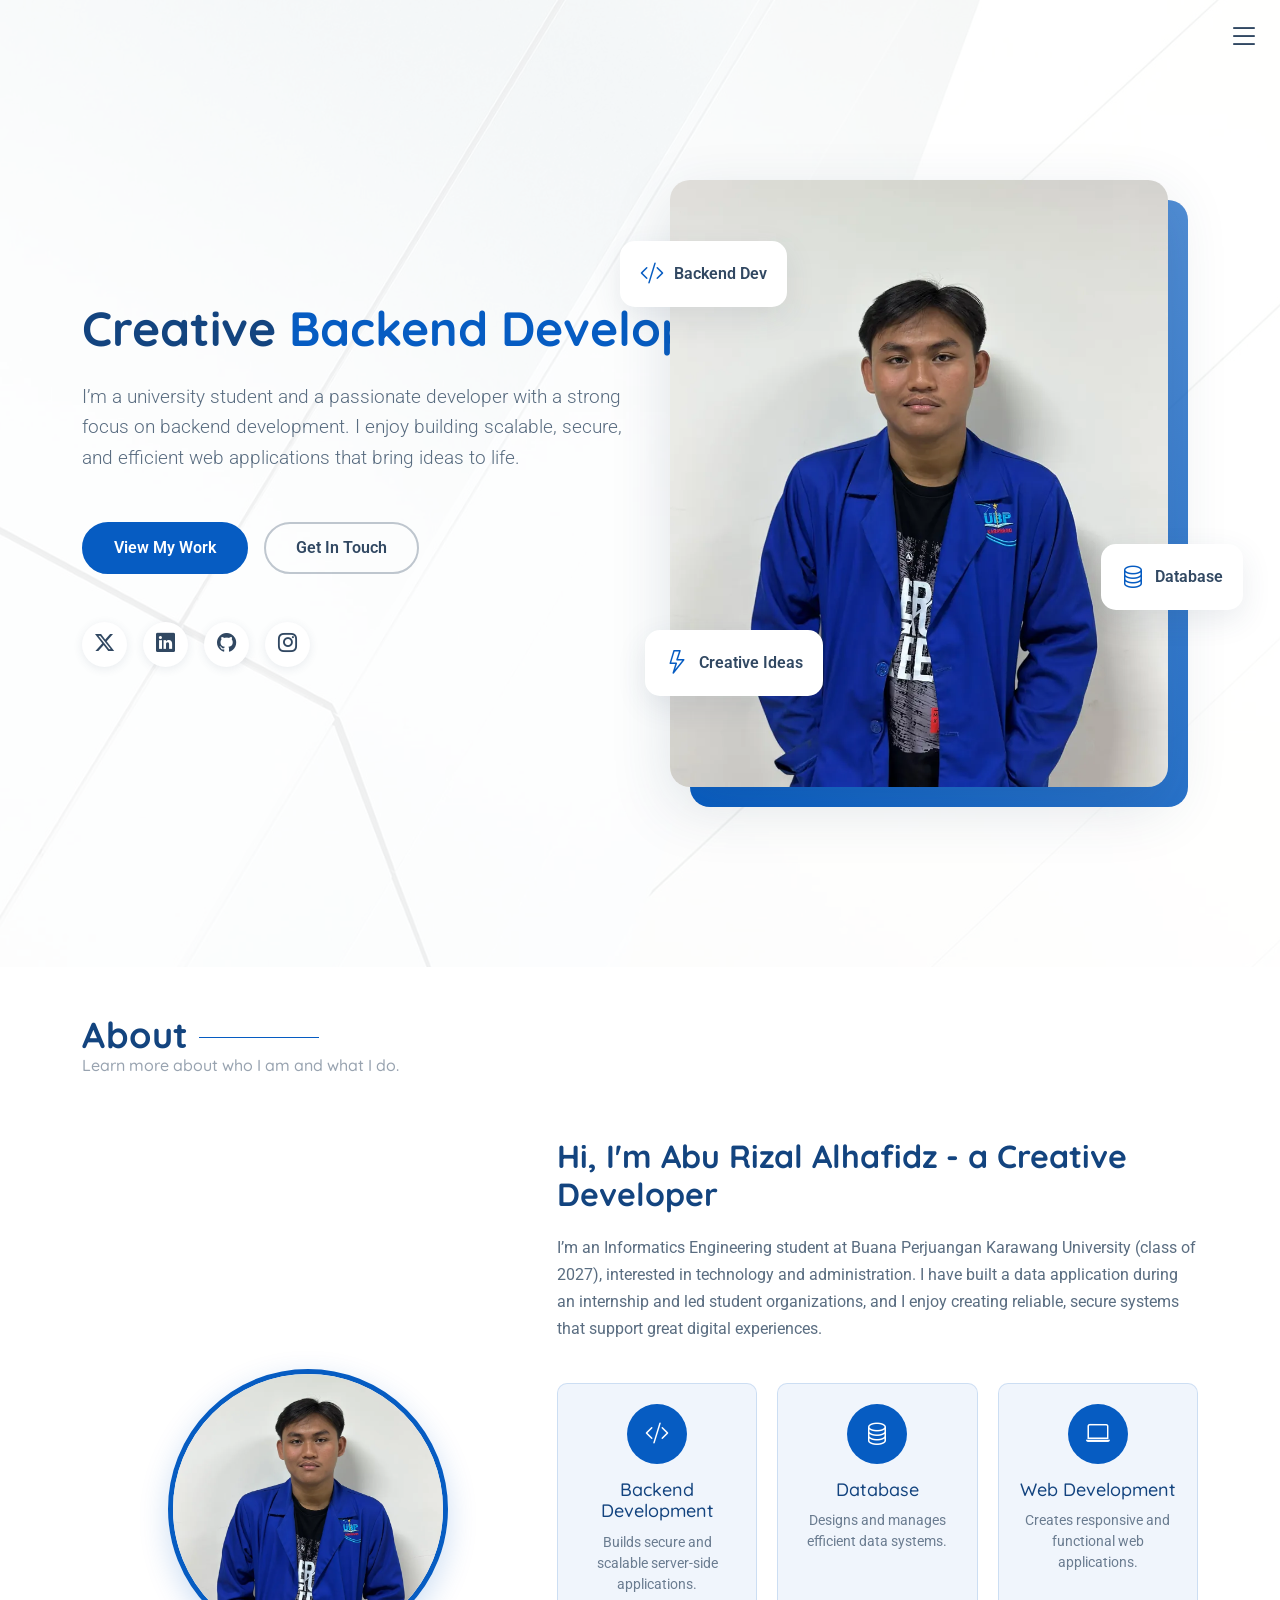
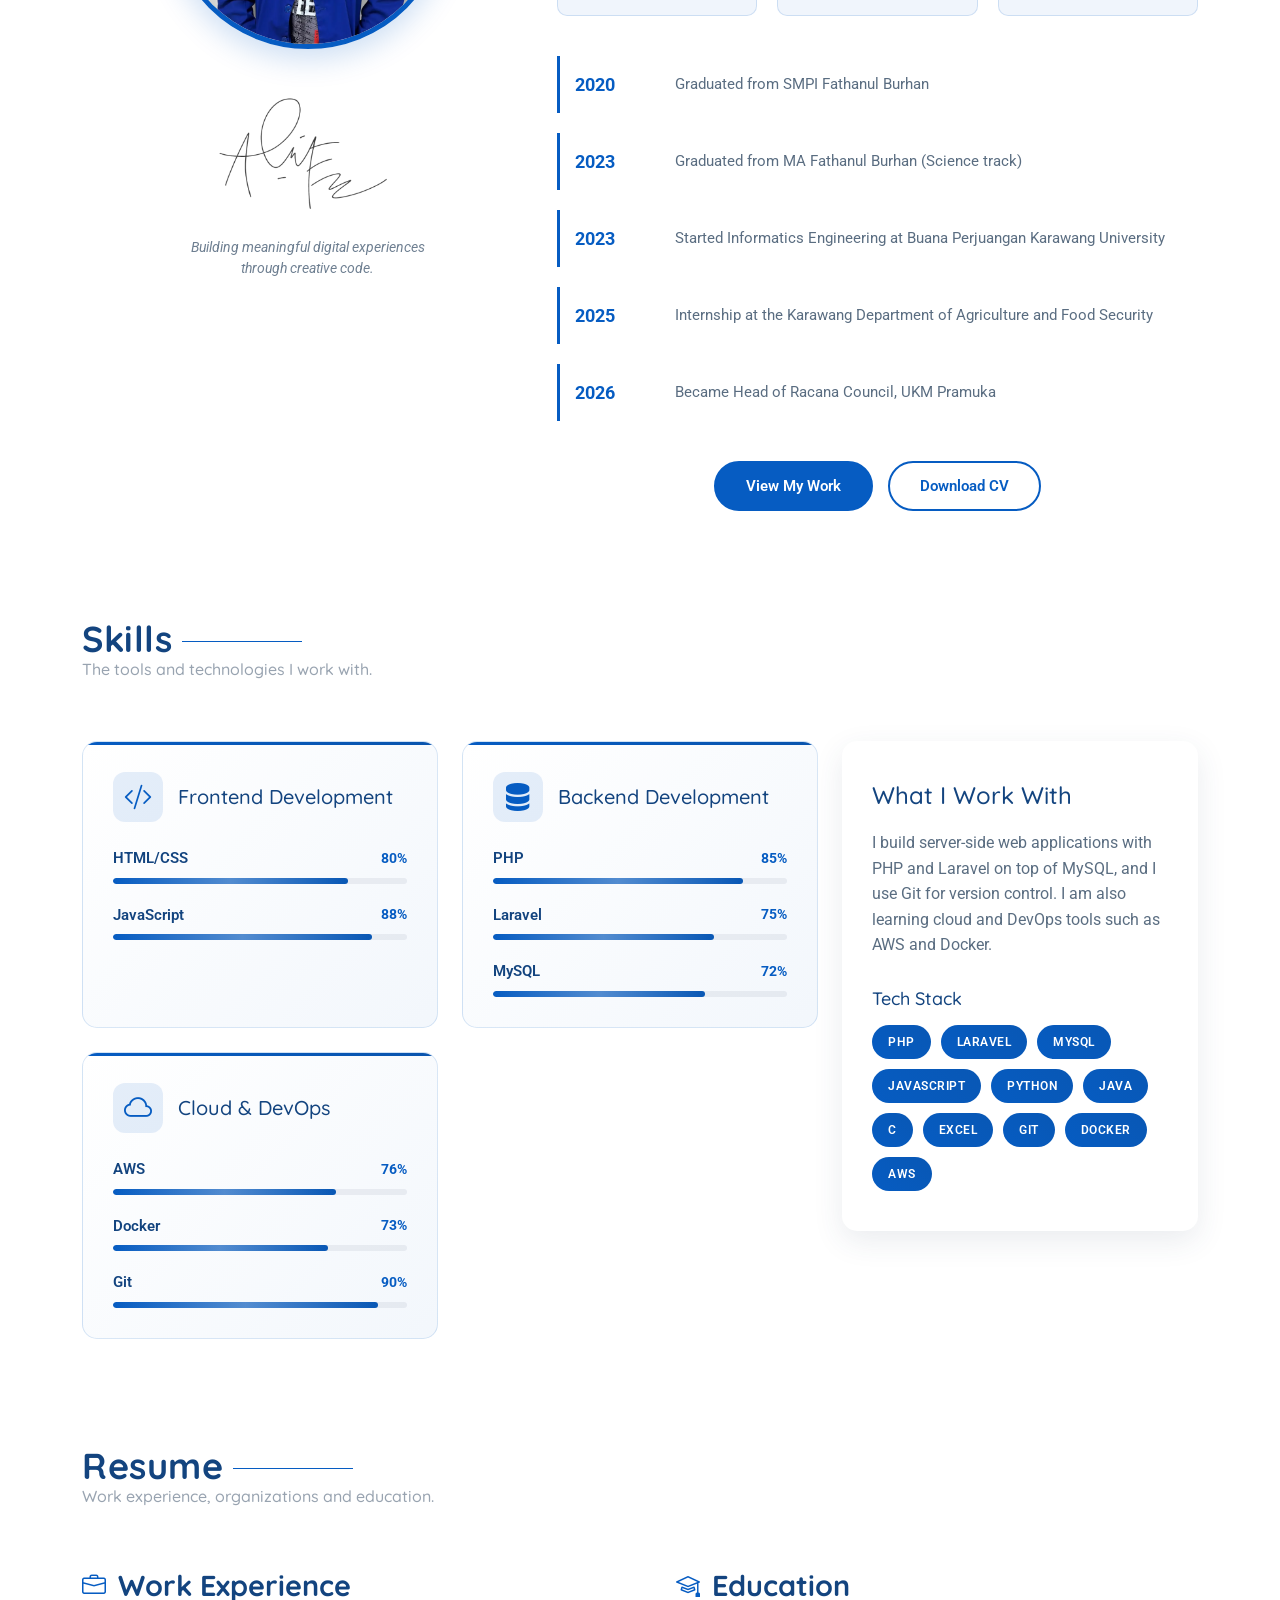
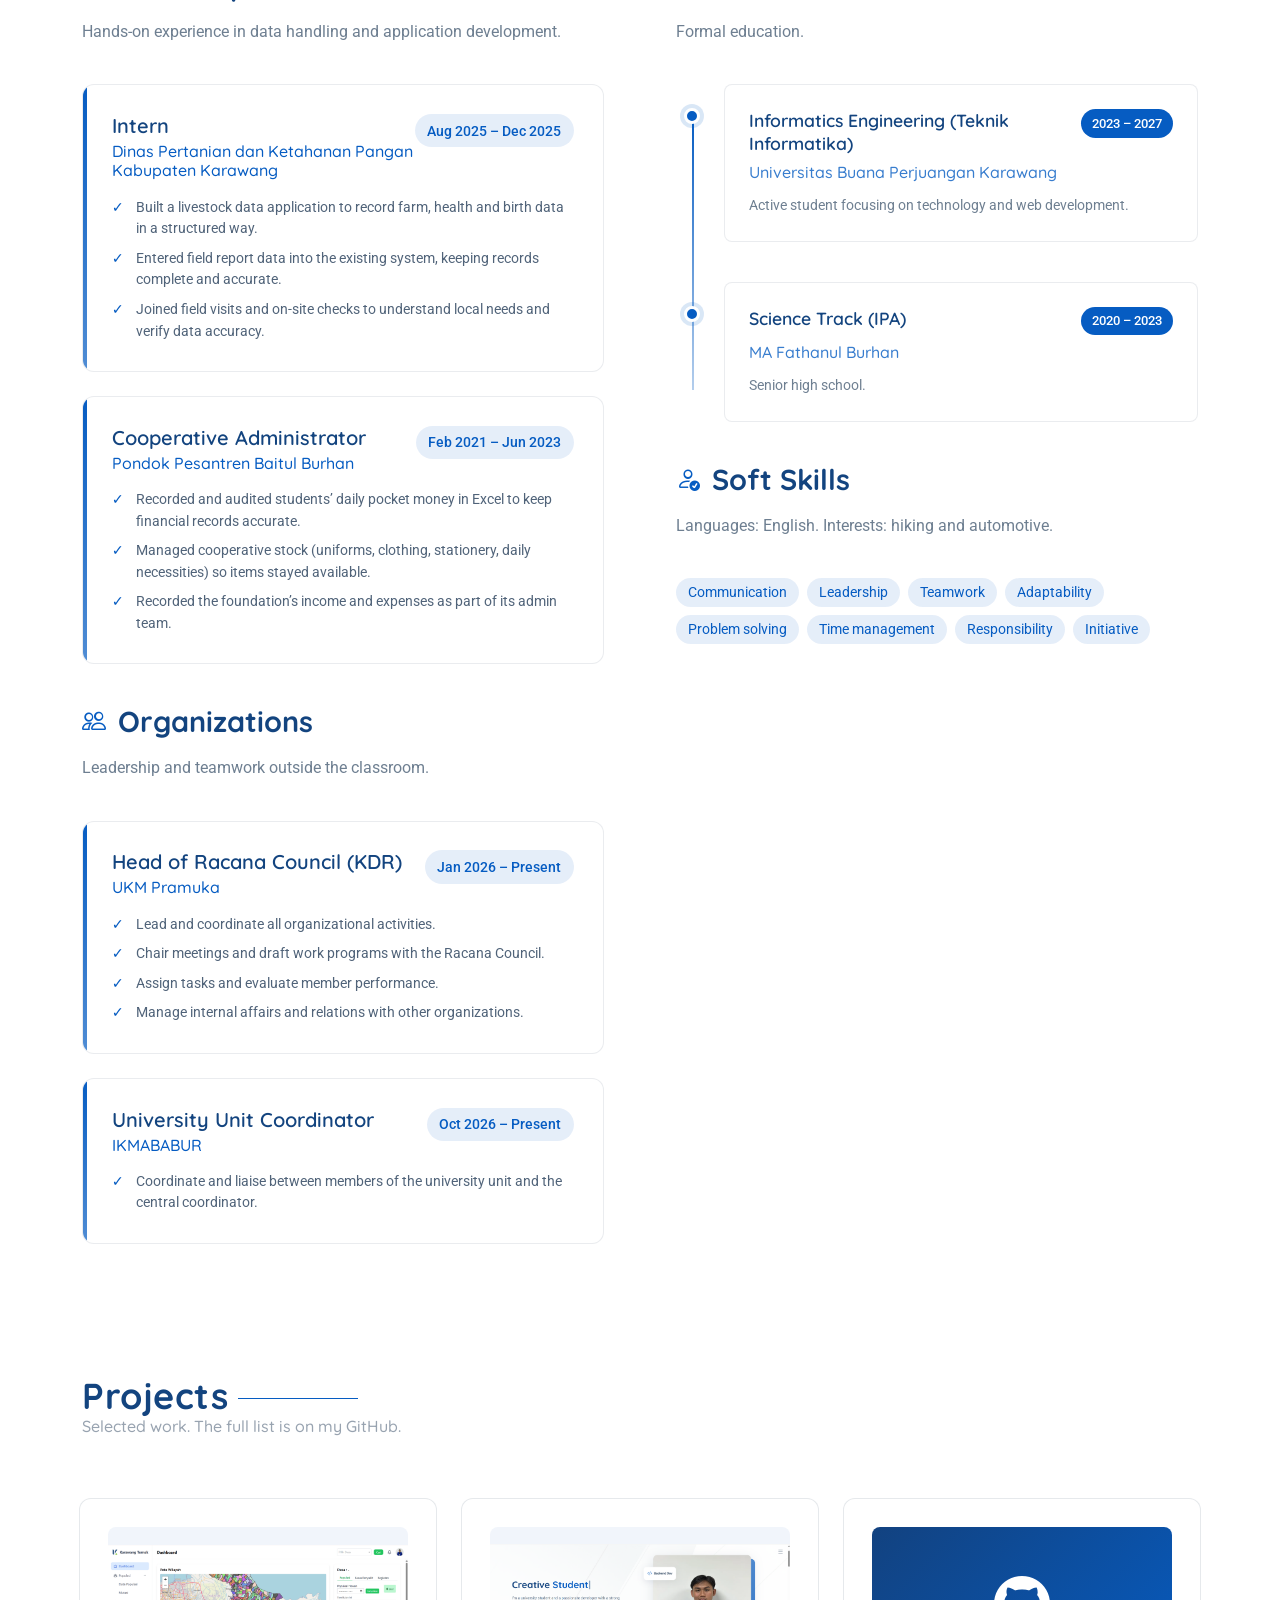
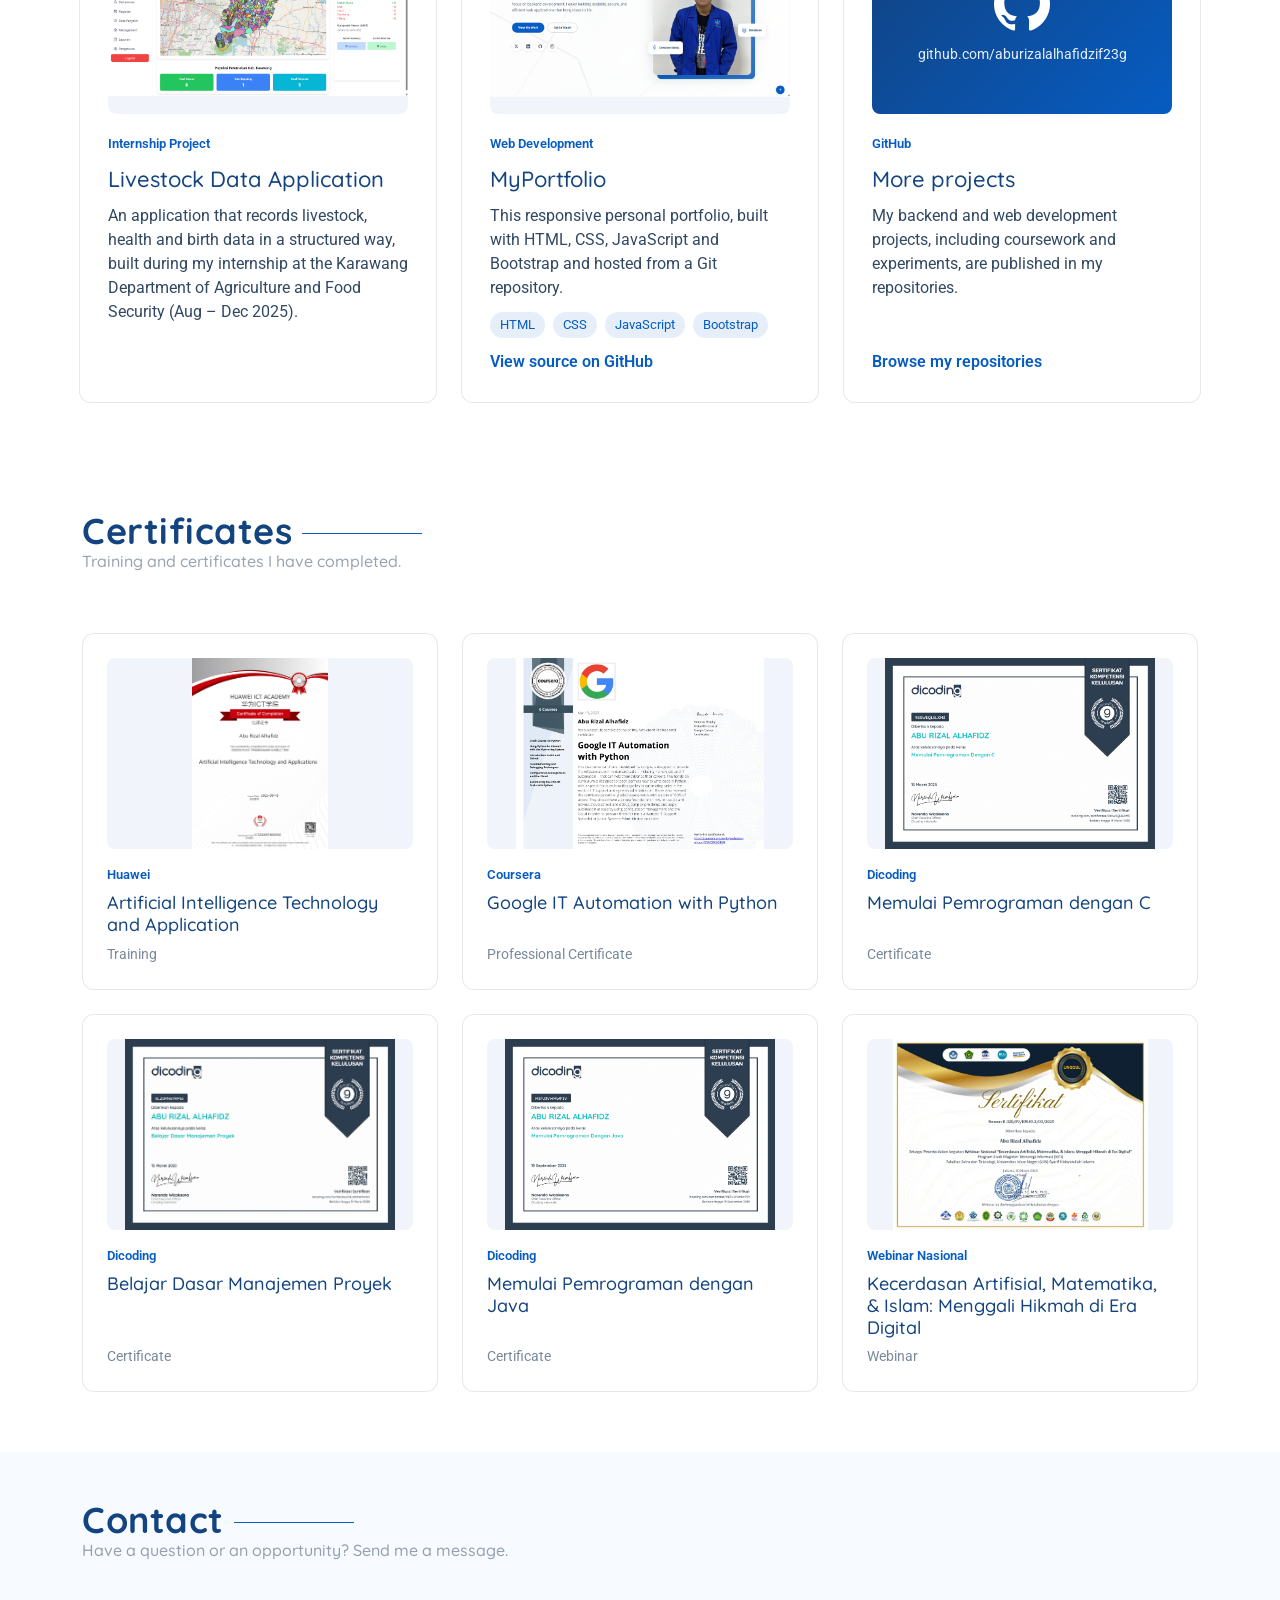
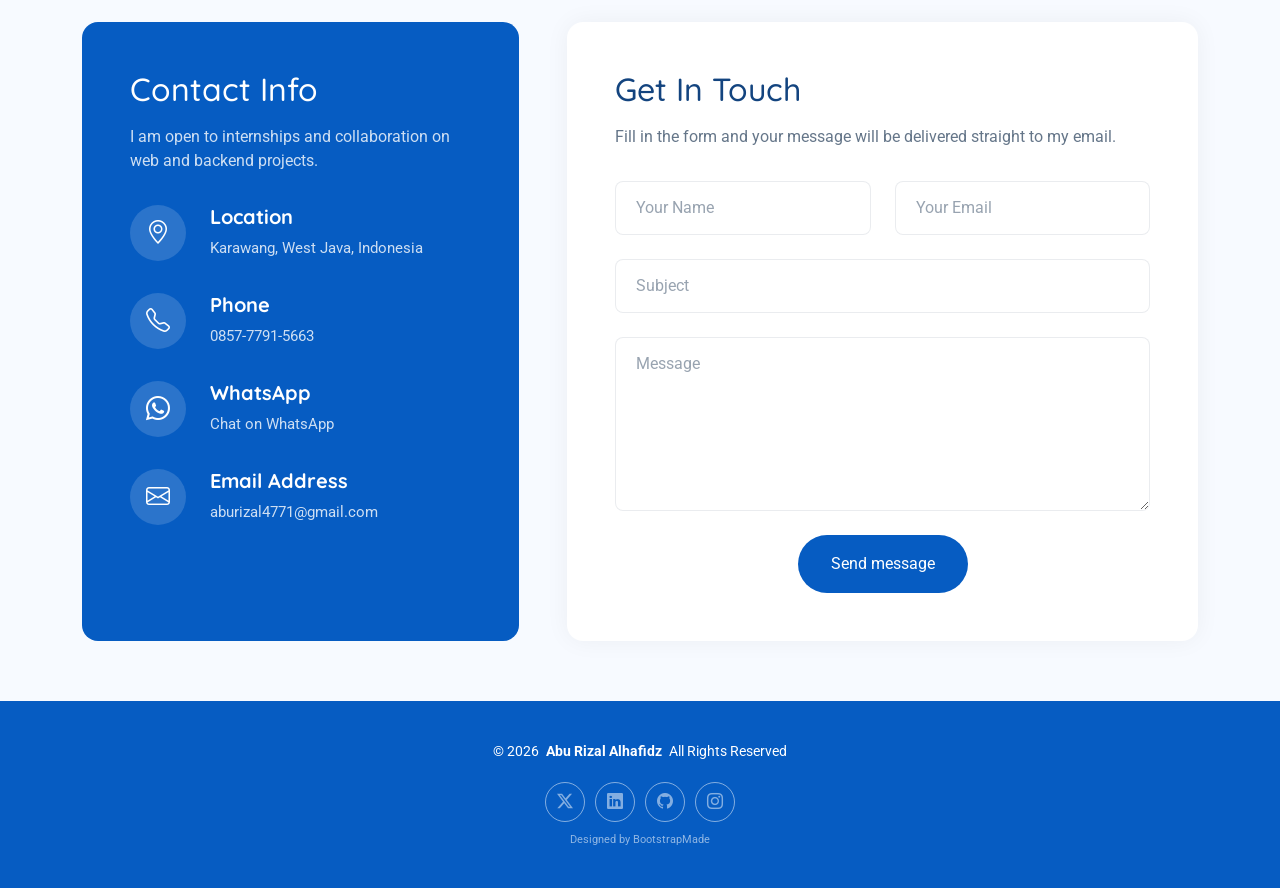
==== commit 03da97f4: "Tambah sertifikat, gambar proyek, bahasa ganda, dan form kontak" ====
--- a/index.html
+++ b/index.html
@@ -515,6 +515,7 @@
           </div>
           <div class="col-lg-4 col-md-6">
             <article class="project-card">
+              <div class="project-thumb project-thumb--icon" aria-hidden="true"><i class="bi bi-github"></i><span>github.com/aburizalalhafidzif23g</span></div>
               <span class="project-tag">GitHub</span>
               <h3>More projects</h3>
               <p>My backend and web development projects, including coursework and experiments, are published in my repositories.</p>
--- a/assets/css/main.css
+++ b/assets/css/main.css
@@ -3093,3 +3093,13 @@
 .header .lang-switch button { color: #fff; border-color: rgba(255,255,255,.55); background: transparent; }
 .header .lang-switch button:hover { background: rgba(255,255,255,.2); color: #fff; border-color: #fff; }
 .header .lang-switch button.active, .header .lang-switch button.active:hover { background: var(--accent-color); border-color: var(--accent-color); color: #fff; }
+
+/* Show whole certificate / screenshot (no cropping) and keep popup images inside the screen */
+.cert-thumb, .project-thumb { background: #f1f5fb; }
+.cert-thumb img, .project-thumb img { object-fit: contain; background: #f1f5fb; }
+#imgModal .modal-body img { max-height: 78vh; width: auto; max-width: 100%; object-fit: contain; }
+
+/* GitHub visual for the "More projects" card */
+.project-thumb--icon { display: flex; flex-direction: column; align-items: center; justify-content: center; gap: 10px; aspect-ratio: 16 / 10; cursor: default; color: #fff; background: linear-gradient(135deg, #124280, #065cc2); }
+.project-thumb--icon i { font-size: 56px; line-height: 1; }
+.project-thumb--icon span { font-size: 14px; opacity: .9; }
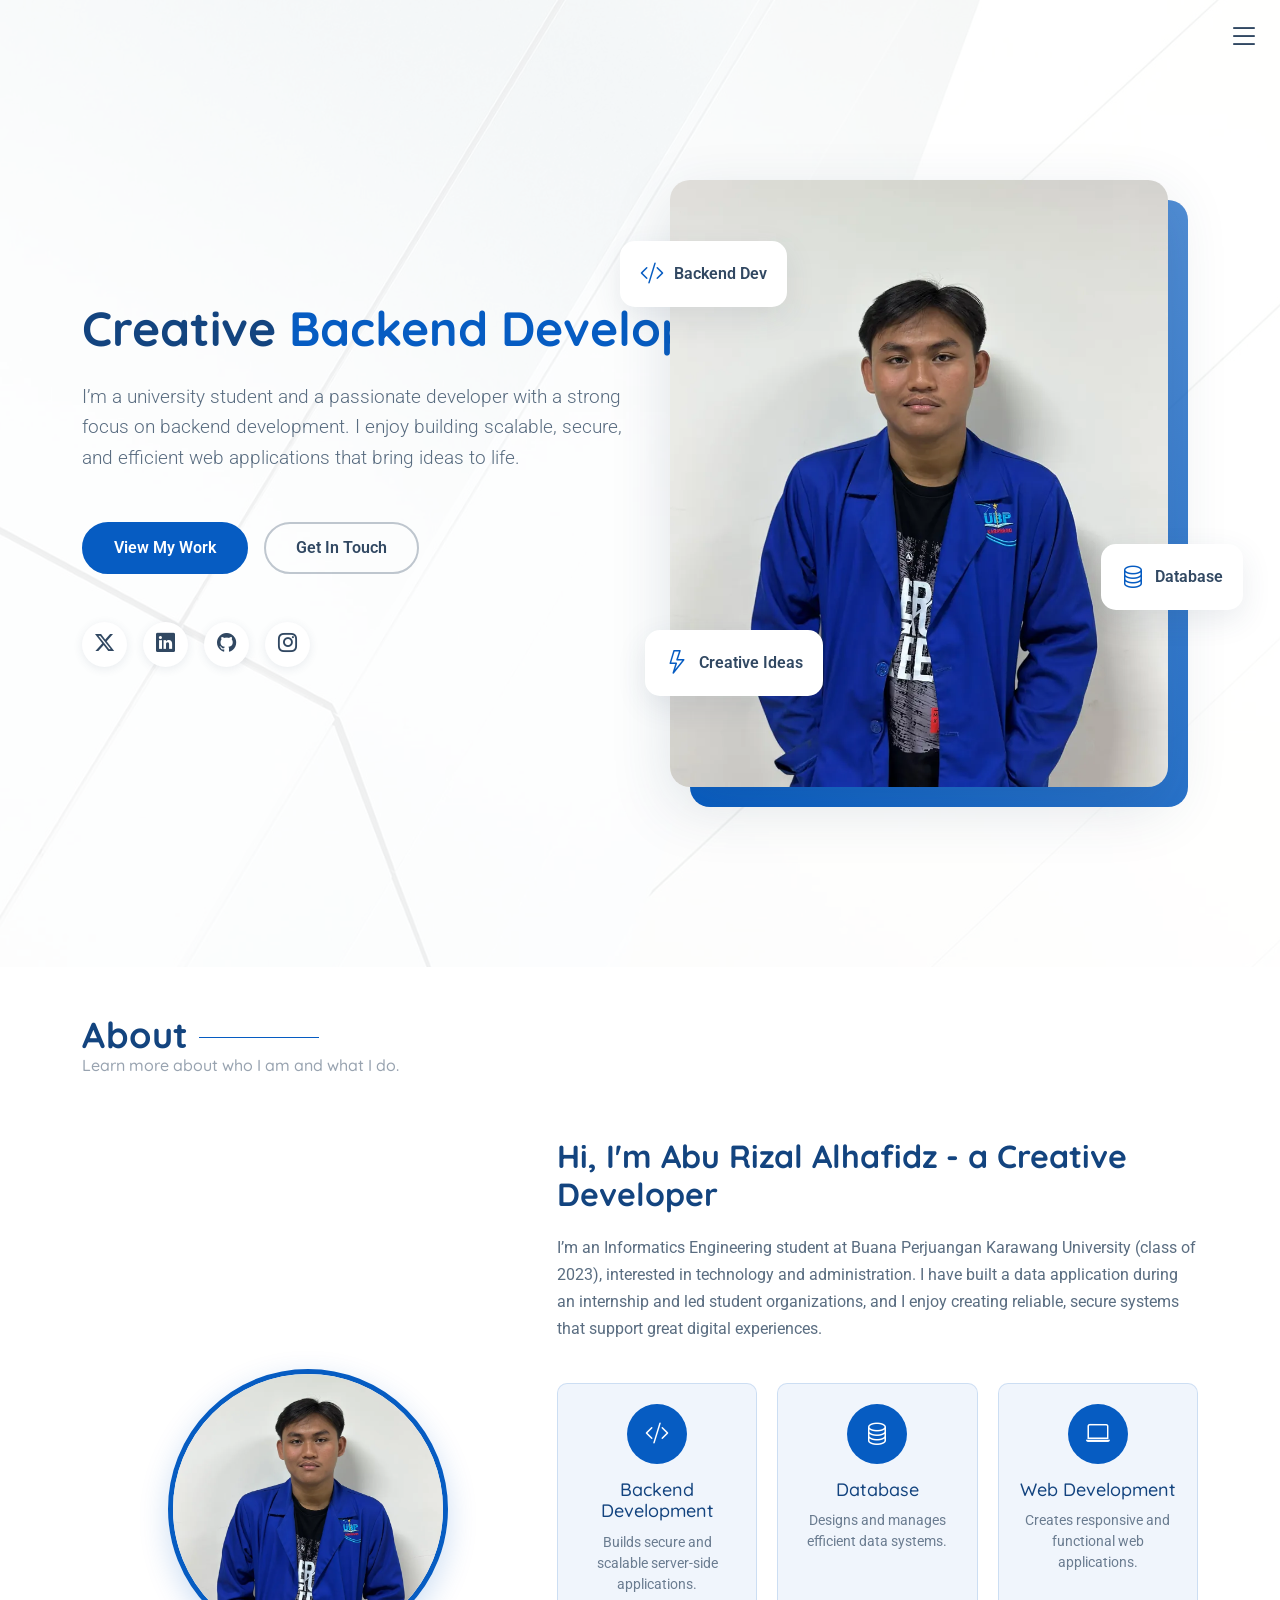
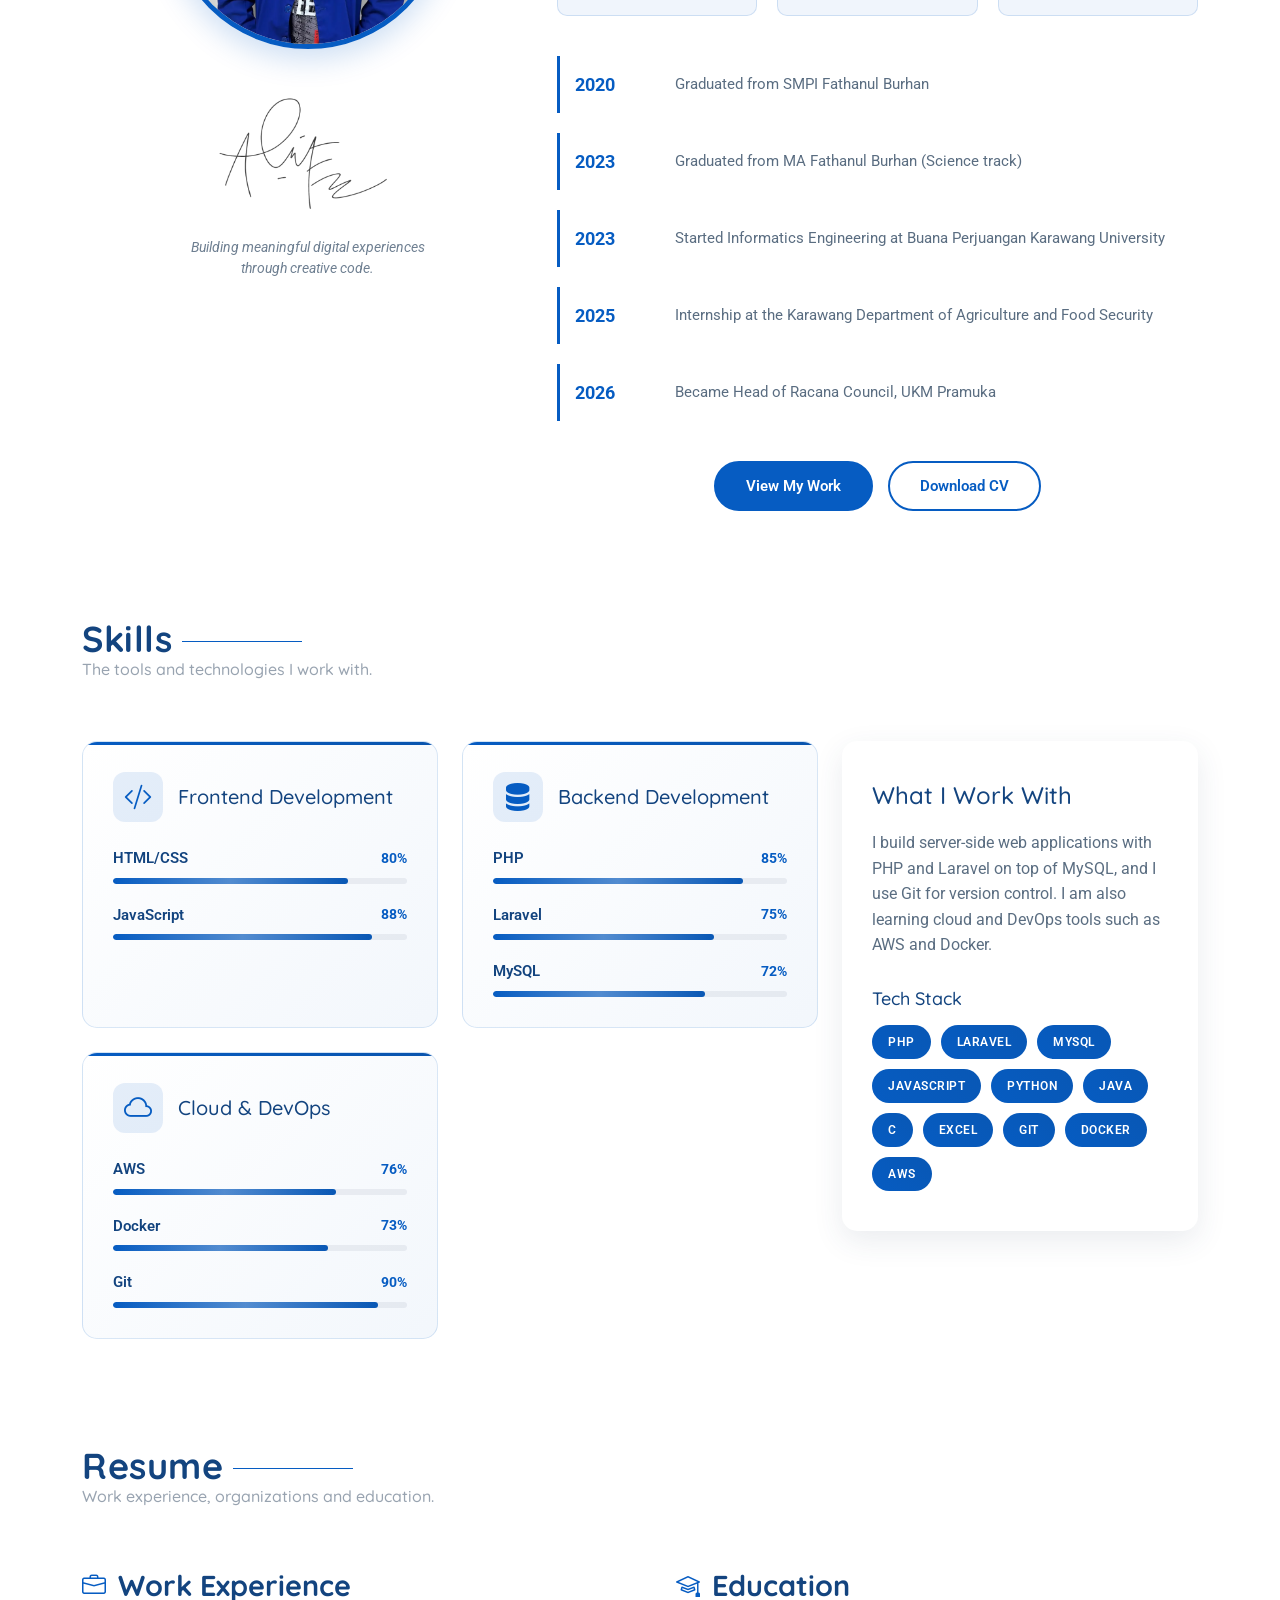
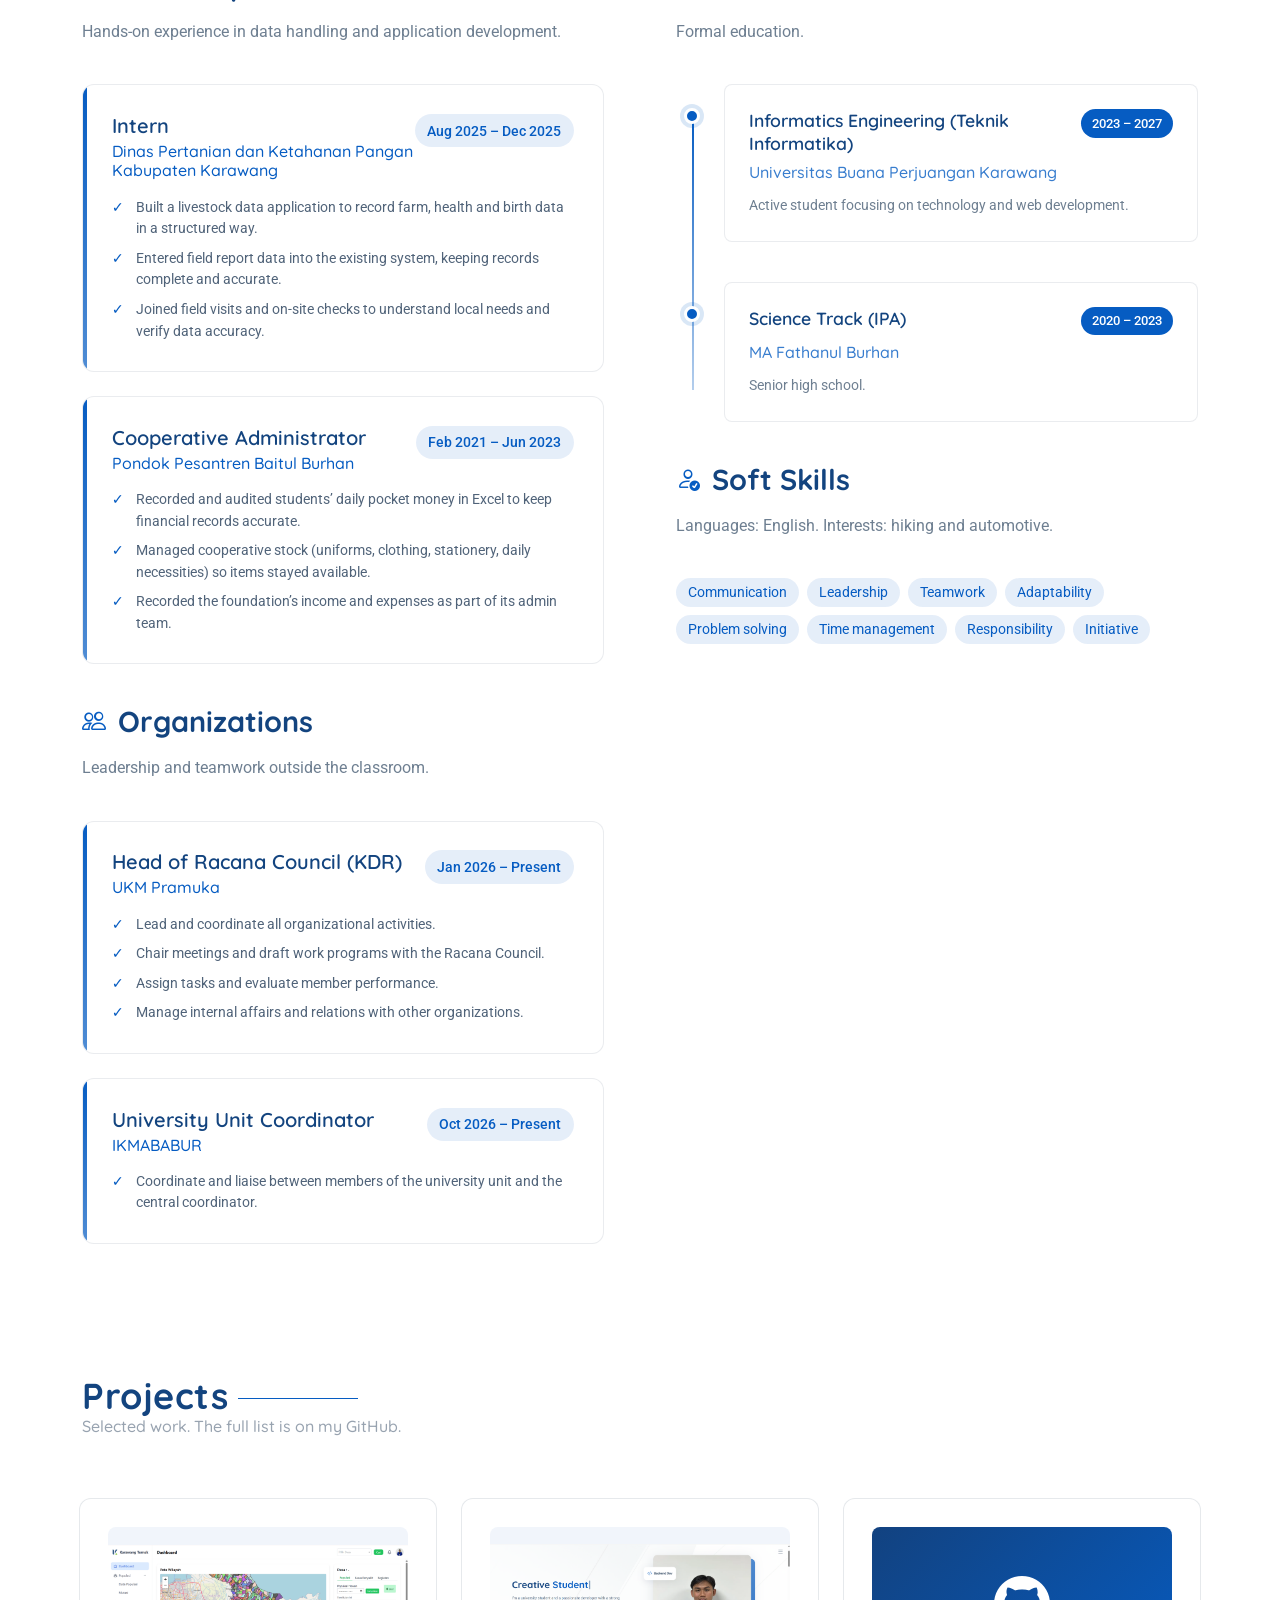
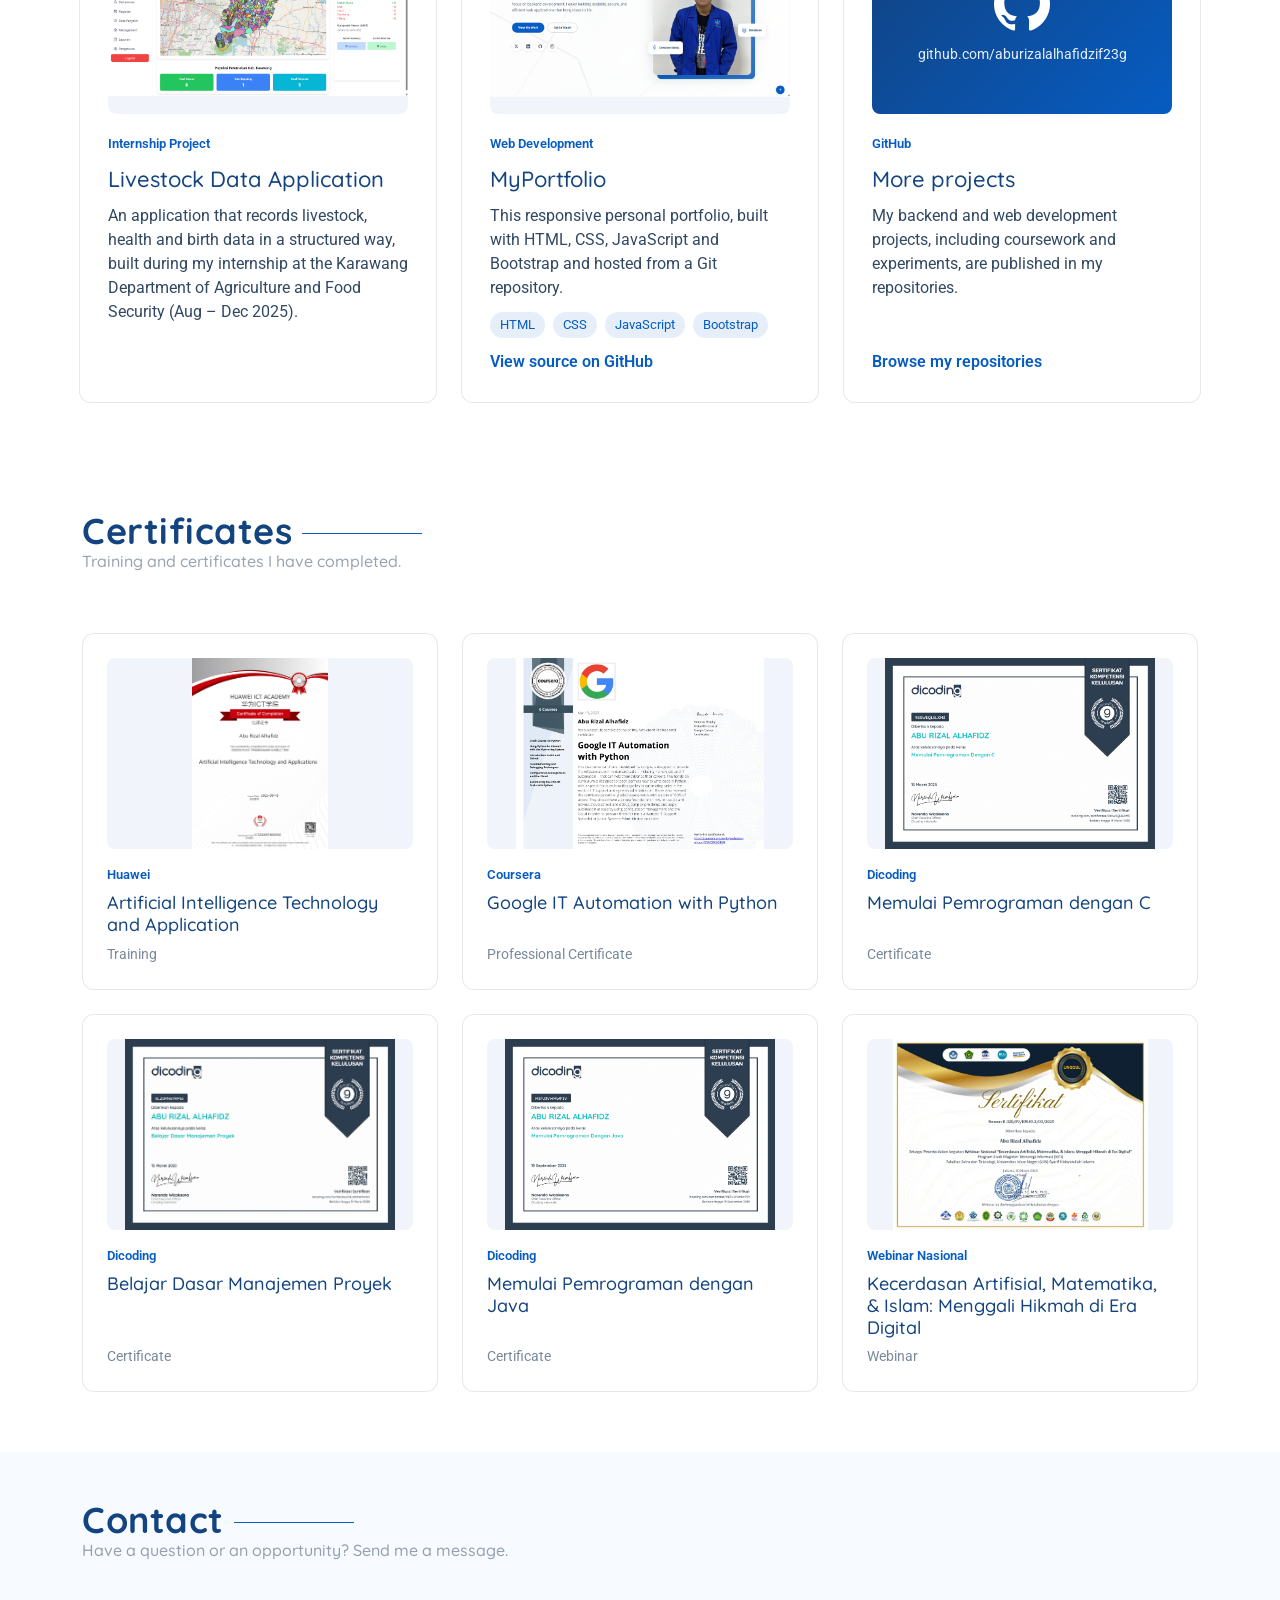
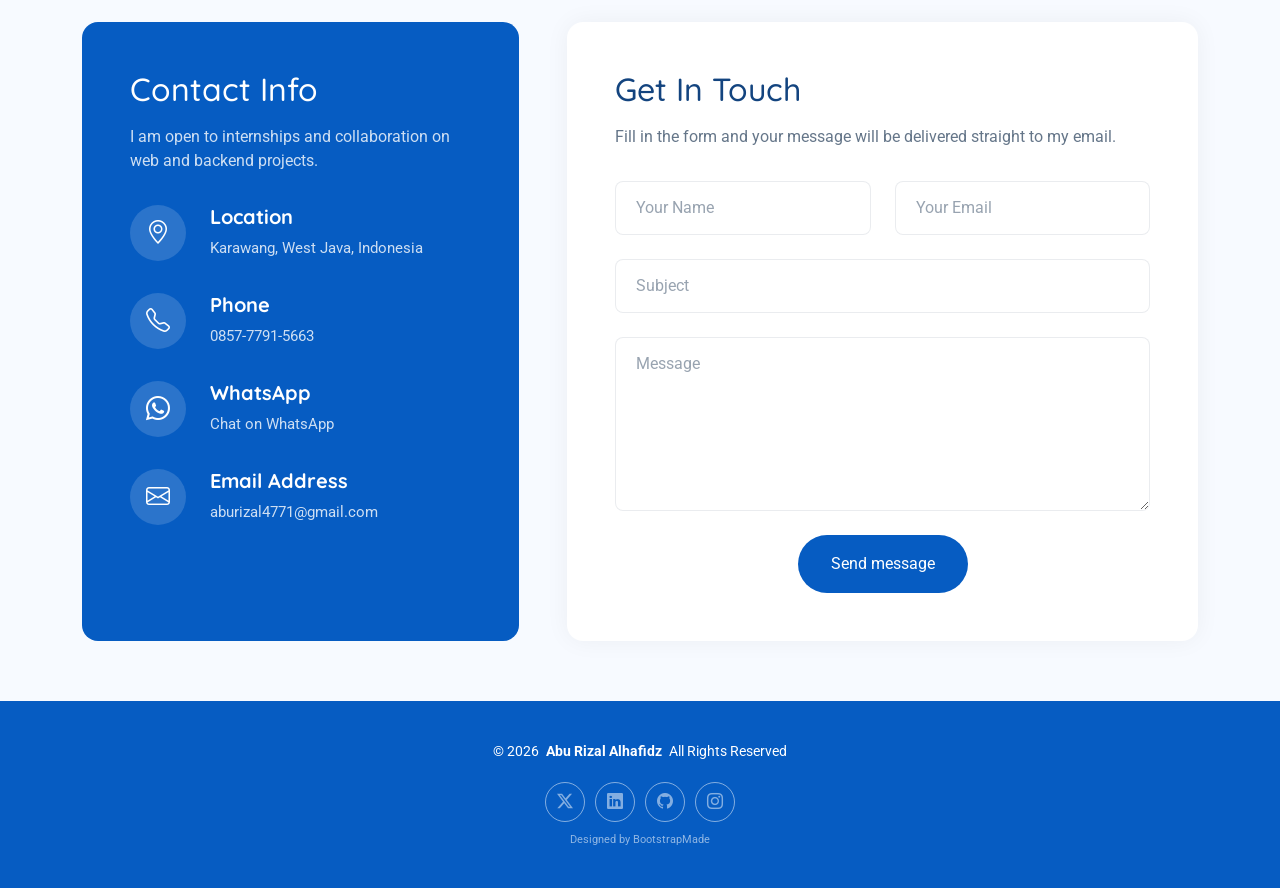
==== commit c6996f37: "Ganti tahun angkatan" ====
--- a/index.html
+++ b/index.html
@@ -207,7 +207,7 @@
             <div class="about-content">
               <div class="intro">
                 <h2>Hi, I'm Abu Rizal Alhafidz - a Creative Developer</h2>
-                <p>I’m an Informatics Engineering student at Buana Perjuangan Karawang University (class of 2027), interested in technology and administration. I have built a data application during an internship and led student organizations, and I enjoy creating reliable, secure systems that support great digital experiences.</p>
+                <p>I’m an Informatics Engineering student at Buana Perjuangan Karawang University (class of 2023), interested in technology and administration. I have built a data application during an internship and led student organizations, and I enjoy creating reliable, secure systems that support great digital experiences.</p>
               </div>
 
               <div class="skills-grid">
